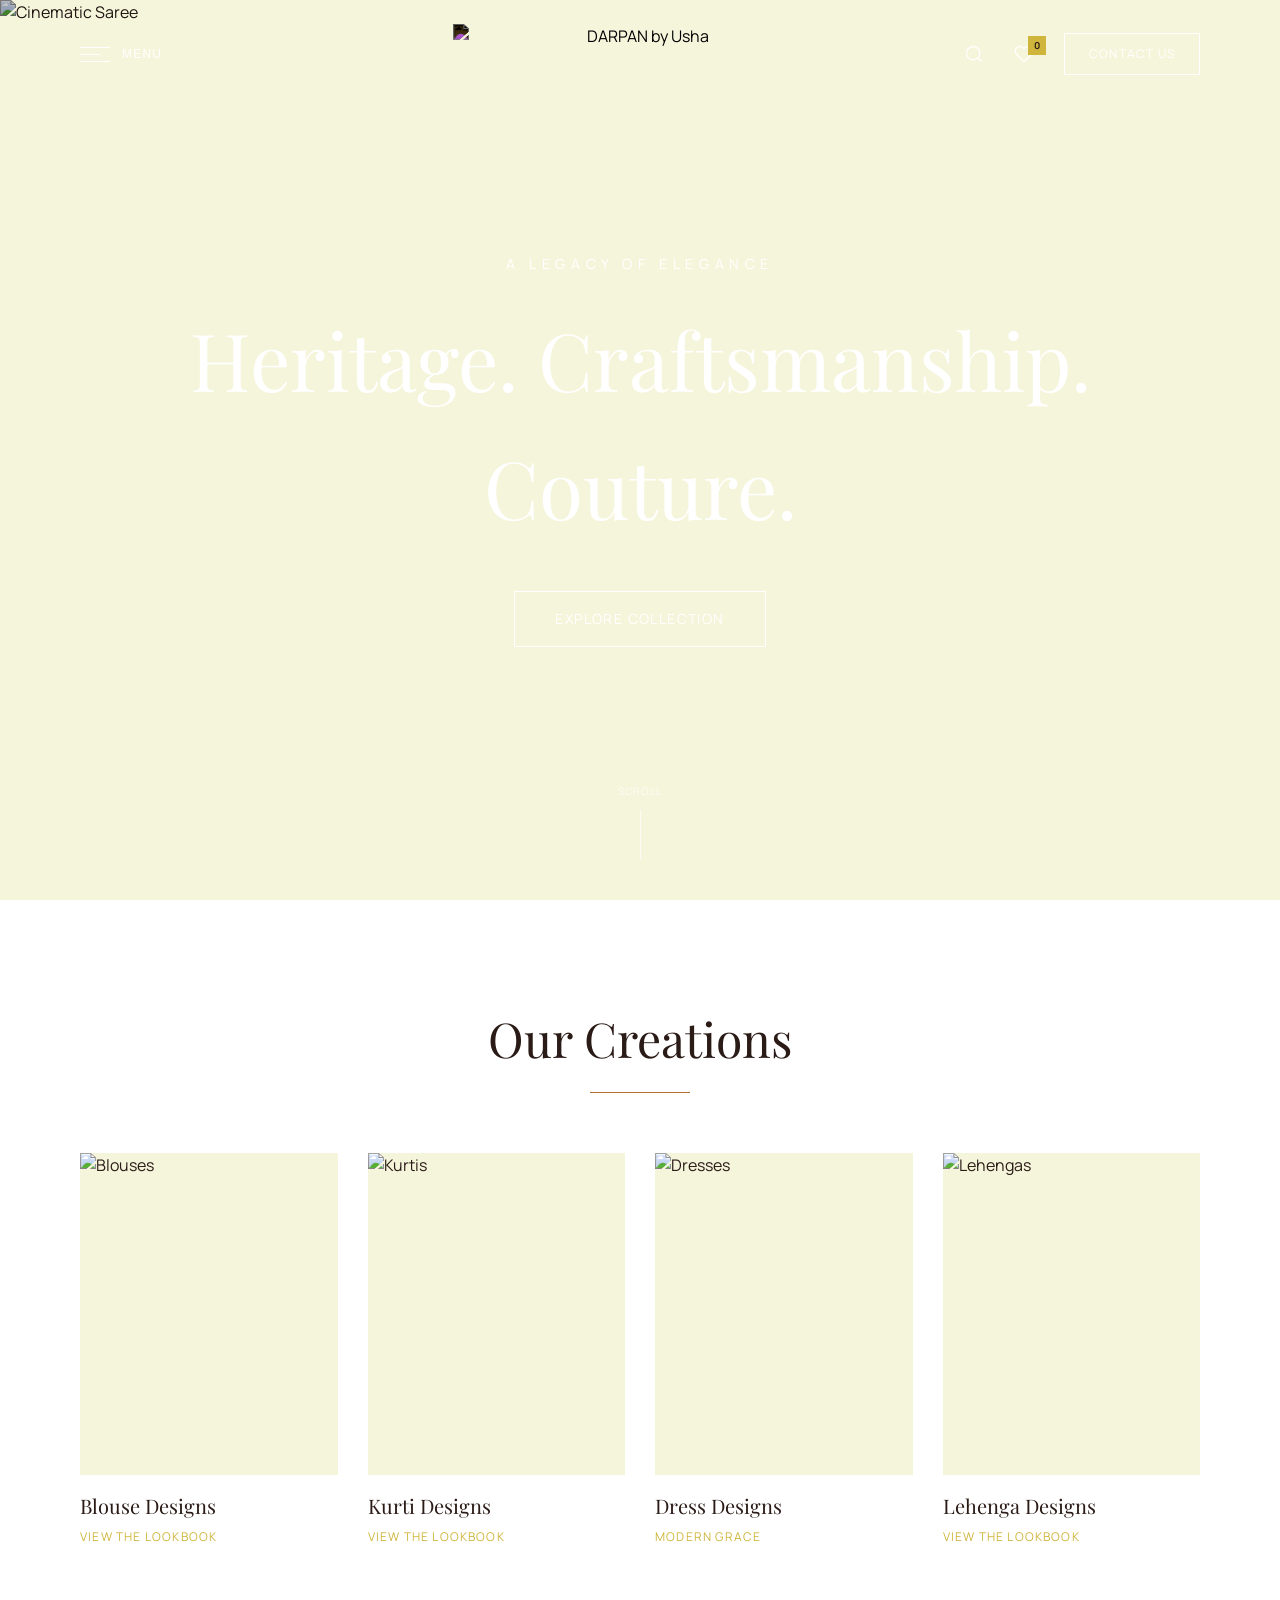
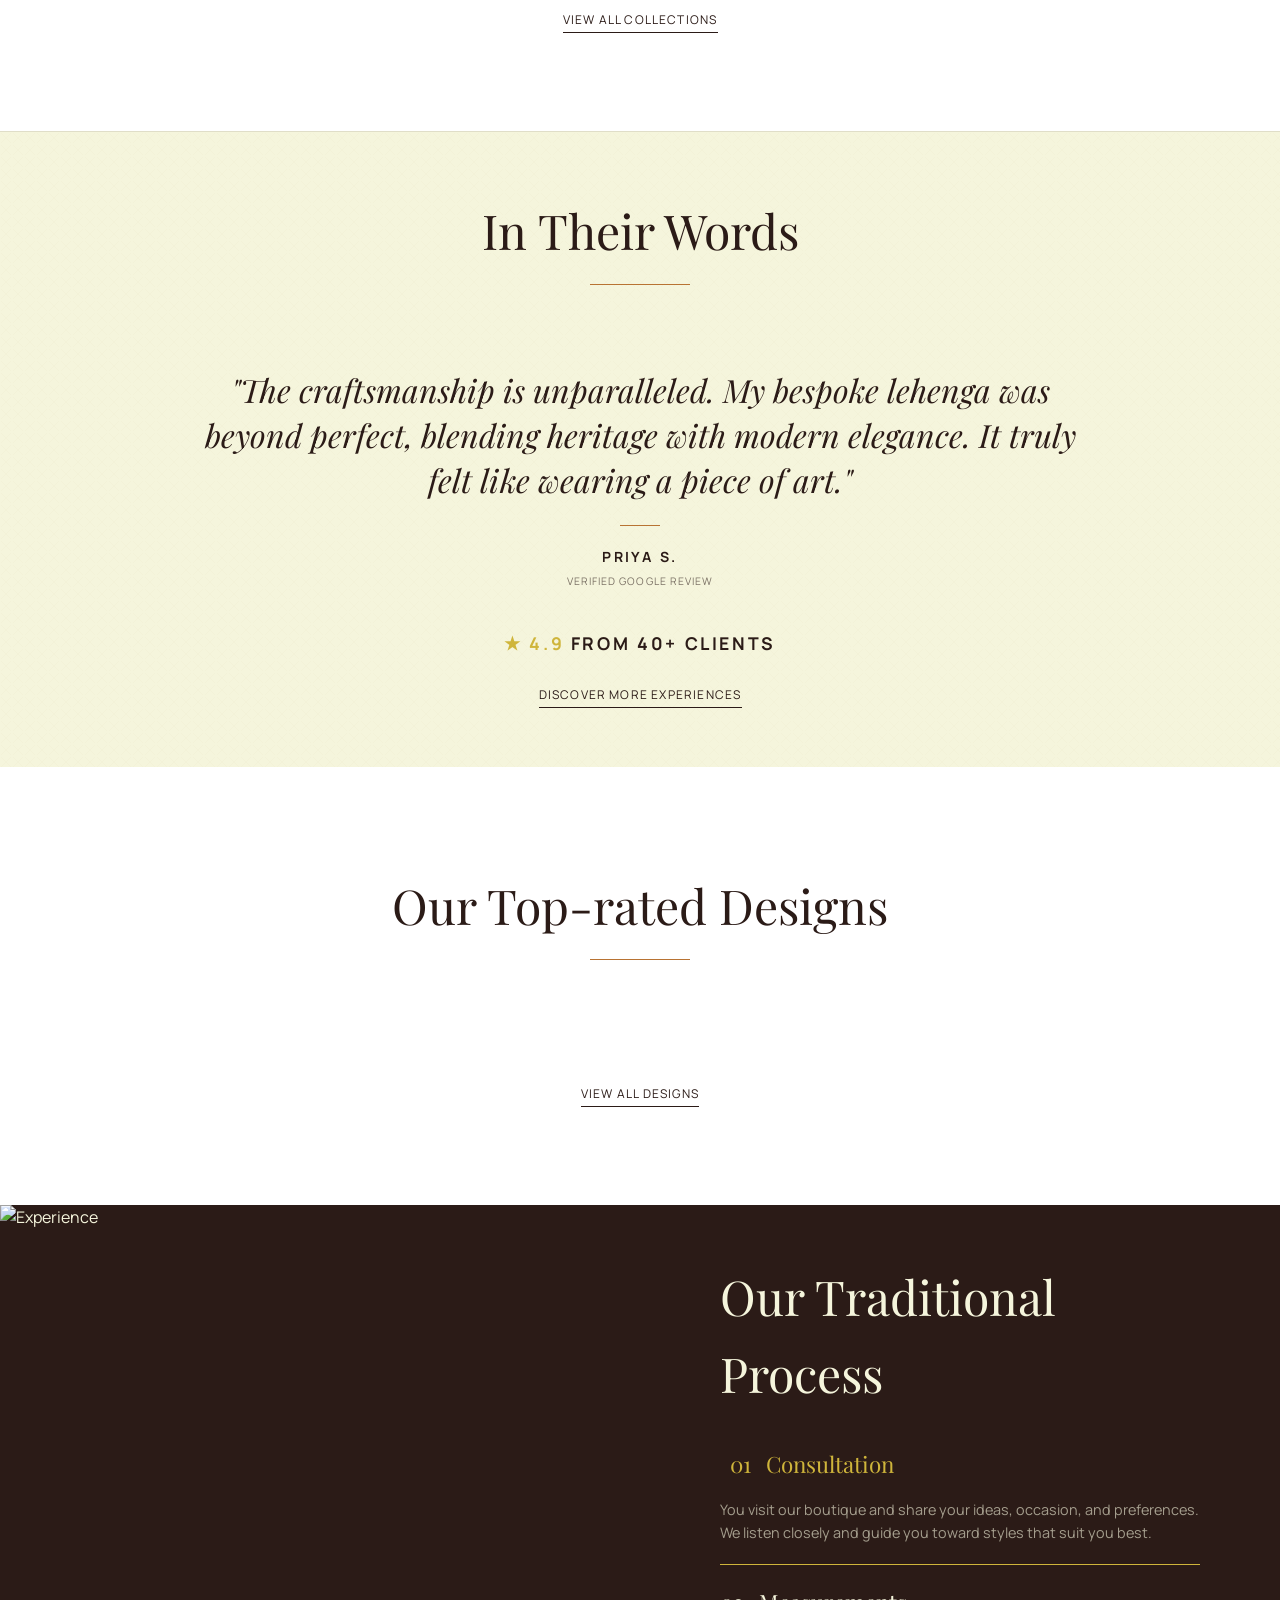
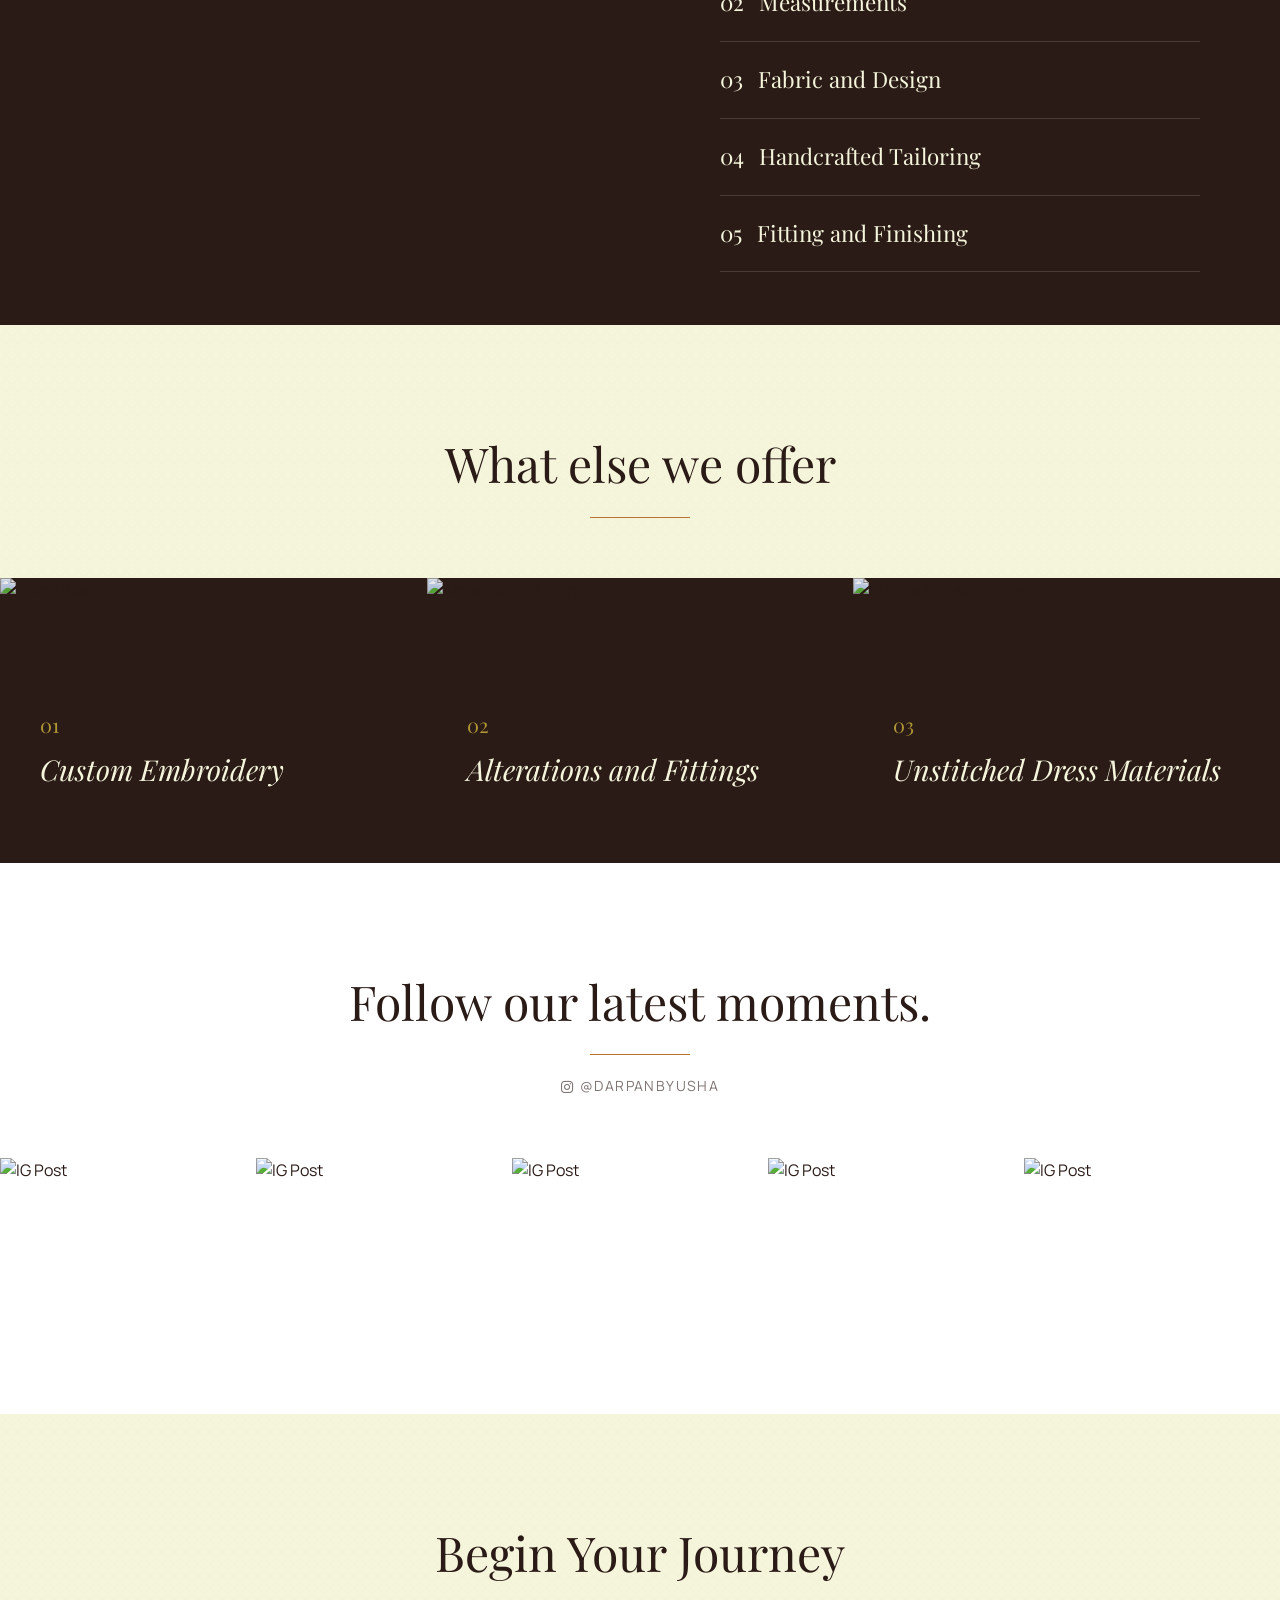
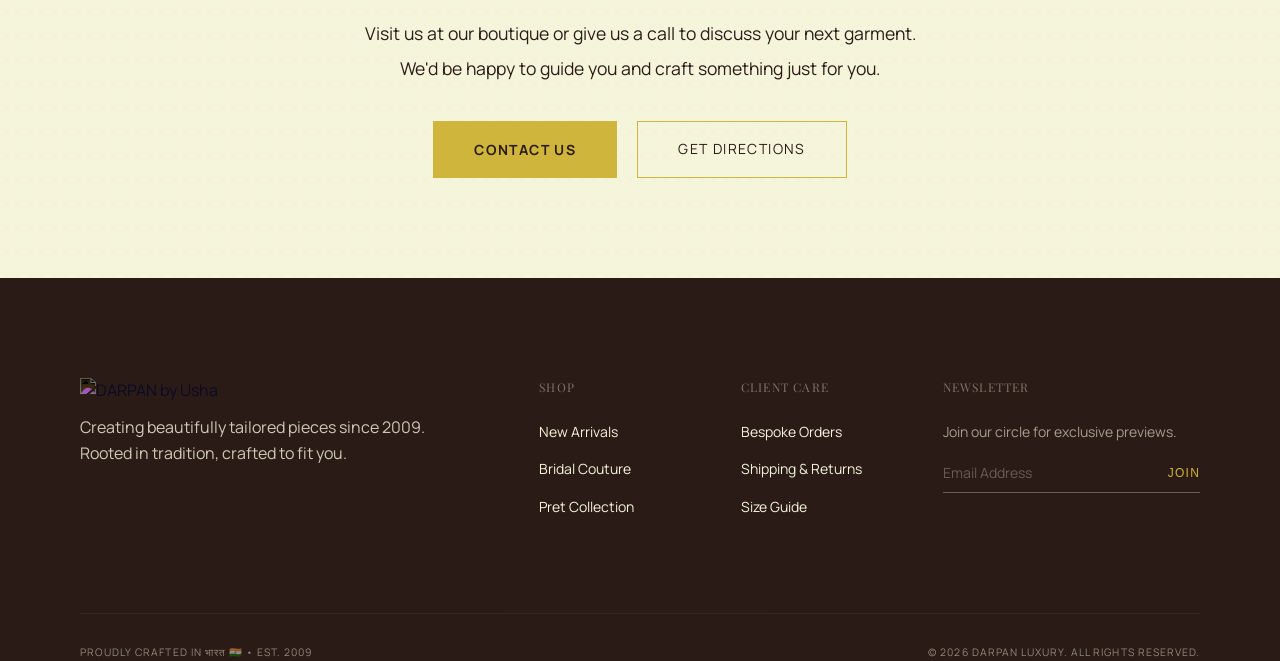
==== index.html @ daf776cb "cd" ====
<!DOCTYPE html>
<html lang="en">
<head>
    <meta charset="utf-8">
    <meta name="viewport" content="width=device-width, initial-scale=1.0">
    <title>DARPAN by Usha | Bespoke Indian Couture</title>
    
    <link rel="preconnect" href="https://fonts.googleapis.com">
    <link rel="preconnect" href="https://fonts.gstatic.com" crossorigin>
    <link href="https://fonts.googleapis.com/css2?family=Manrope:wght@300;400;500;700&family=Playfair+Display:ital,wght@0,400;0,700;1,400&display=swap" rel="stylesheet">
    <link rel="stylesheet" href="https://cdnjs.cloudflare.com/ajax/libs/font-awesome/6.0.0/css/all.min.css">
    <link rel="stylesheet" href="style.css">
</head>
<body>

    <header id="main-header" class="site-header">
        <div class="header-left">
            <button class="menu-toggle-btn" id="open-menu-btn">
                <div class="hamburger-icon">
                    <span></span><span></span><span></span>
                </div>
                <span class="header-label hidden-mobile">Menu</span>
            </button>
        </div>
        
<div class="header-centre">
        <a href="#" class="logo-link">
            <img src="images/logo.png" alt="DARPAN by Usha" class="site-logo">
        </a>
    </div>
        
        <div class="header-right">
            <button class="search-btn" aria-label="Search">
                <svg width="20" height="20" viewBox="0 0 24 24" fill="none" stroke="currentColor" stroke-width="1.5">
                    <circle cx="11" cy="11" r="8"></circle>
                    <line x1="21" y1="21" x2="16.65" y2="16.65"></line>
                </svg>
            </button>
            
            <a href="favourites.html" class="favourites-btn" aria-label="Favourites">
                <svg width="20" height="20" viewBox="0 0 24 24" fill="none" stroke="currentColor" stroke-width="1.5">
                    <path d="M20.84 4.61a5.5 5.5 0 0 0-7.78 0L12 5.67l-1.06-1.06a5.5 5.5 0 0 0-7.78 7.78l1.06 1.06L12 21.23l7.78-7.78 1.06-1.06a5.5 5.5 0 0 0 0-7.78z"></path>
                </svg>
                <span id="fav-count" class="fav-count">0</span>
            </a>

            <a href="#" class="btn-header-contact hidden-mobile open-nav-popup">Contact Us</a>
        </div>
    </header>

    <div class="menu-overlay" id="menu-overlay"></div>
    <nav class="side-menu" id="side-menu">
        <div class="side-menu-header">
            <button class="close-menu-btn" id="close-menu-btn" aria-label="Close Menu">
                <svg width="28" height="28" viewBox="0 0 24 24" fill="none" stroke="currentColor" stroke-width="1">
                    <line x1="18" y1="6" x2="6" y2="18"></line>
                    <line x1="6" y1="6" x2="18" y2="18"></line>
                </svg>
            </button>
        </div>
        
        <div class="side-menu-links">
            <a href="collections.html">Our Collections</a>
            <a href="designs.html">All Designs</a>
            <a href="about.html">About Us</a>
        </div>
        
        <div class="side-menu-divider"></div>
        
        <div class="side-menu-contact">
            <h2 class="contact-title">DARPAN by Usha</h2>
            <p>Shop 19, Maharaja Agrasen Complex<br>Sector 9, Rohini, Delhi, 110085, India</p>
            <p>+91 92138 41471</p>
            <a href="#" class="btn-solid-gold w-full mt-small open-nav-popup">Contact Us</a>
        </div>
    </nav>

    <main>
        <section id="hero" class="hero-section">
            <div class="hero-image-wrapper">
                <img src="https://lh3.googleusercontent.com/aida-public/[base64]" alt="Cinematic Saree" class="hero-bg">
            </div>
            <div class="hero-content">
                <span class="hero-subtitle animate-pulse">A Legacy of Elegance</span>
                <h1 class="hero-title">Heritage. Craftsmanship. Couture.</h1>
                <a href="#collections" class="btn-outline-light">Explore Collection</a>
            </div>
            <div class="scroll-indicator">
                <span>Scroll</span>
                <div class="scroll-line"><div class="scroll-line-inner"></div></div>
            </div>
        </section>



<!--COLLECTIONS SECTION-->

<section id="collections" class="section-padding bg-white py-large">
    
    <div class="text-center mb-large">
        <h2 class="section-heading">Our Creations</h2>
        <div class="divider-copper"></div>
    </div>   

    <div class="grid-4-col mb-large">

        <a href="designs.html?filter=blouses" class="collection-card">
            <div class="img-4x5"><img src="images/blouses.png" alt="Blouses"></div>
            <h3>Blouse Designs</h3>
            <p class="card-meta">View the Lookbook</p>
            
        </a>
        <a href="designs.html?filter=kurtis" class="collection-card">
            <div class="img-4x5"><img src="images/kurtis.png" alt="Kurtis"></div>
            <h3>Kurti Designs</h3>
            <p class="card-meta">View the Lookbook</p>
        </a>
        <a href="designs.html?filter=dresses" class="collection-card">
            <div class="img-4x5"><img src="images/dresses.png" alt="Dresses"></div>
            <h3>Dress Designs</h3>
            <p class="card-meta">Modern Grace</p>
        </a>
        <a href="designs.html?filter=lehengas" class="collection-card">
            <div class="img-4x5"><img src="images/lehengas.png" alt="Lehengas"></div>
            <h3>Lehenga Designs</h3>
            <p class="card-meta">View the Lookbook</p>
        </a>
    </div>

    <div class="text-center">
        <a href="collections.html" class="link-underline">View All Collections</a>
    </div>

</section>

<!--TESTIMONIAL SECTION-->
<section class="section-padding py-medium bg-cream relative texture-bg border-top-light border-bottom-light">
            
            <div class="text-center mb-large relative z-10">
                <h2 class="section-heading ">In Their Words</h2>
                <div class="divider-copper mb-small"></div>
            </div>

            <div class="testimonial-slider relative z-10" id="testimonial-slider">
                
                <div class="testimonial-slide active">
                    <div class="quote-wrapper">
                        <h3 class="testimonial-quote italic">
                            "The craftsmanship is unparalleled. My bespoke lehenga was beyond perfect, blending heritage with modern elegance. It truly felt like wearing a piece of art."
                        </h3>
                    </div>
                    <div class="accent-line"></div>
                    <div class="testimonial-author">
                        <p class="author-name">Priya S.</p>
                        <p class="author-meta">Verified Google Review</p>
                    </div>
                </div>

                <div class="testimonial-slide">
                    <div class="quote-wrapper">
                        <h3 class="testimonial-quote italic">
                            "An absolute masterclass in tailoring. The Banarasi silk saree I purchased is now a cherished family heirloom."
                        </h3>
                    </div>
                    <div class="accent-line"></div>
                    <div class="testimonial-author">
                        <p class="author-name">Anjali K.</p>
                        <p class="author-meta">Verified Google Review</p>
                    </div>
                </div>

                <div class="testimonial-slide">
                    <div class="quote-wrapper">
                        <h3 class="testimonial-quote italic">
                            "From the first consultation to the final fitting, the experience was flawless. True luxury and authentic artistry in every single stitch."
                        </h3>
                    </div>
                    <div class="accent-line"></div>
                    <div class="testimonial-author">
                        <p class="author-name">Meera R.</p>
                        <p class="author-meta">Verified Google Review</p>
                    </div>
                </div>

            </div>

            <div class="text-center mt-large relative z-10">
                <p class="rating-text mb-small"><span class="text-gold">★ 4.9</span> from 40+ clients</p>
                <a href="https://maps.app.goo.gl/QJRLhpbEAr96PmsB6" target="_blank" rel="noopener noreferrer" class="link-underline">Discover More Experiences</a>
            </div>
            
        </section>

<!--DESIGNS SECTION-->
        <section class="section-padding bg-white py-large">
            
            <div class="text-center mb-large">
                <h2 class="section-heading">Our Top-rated Designs</h2>
                <div class="divider-copper"></div>
            </div>
            
            <div id="homepage-designs-grid" class="grid-4-col mb-large">
                </div>

            </div>
        
        <div class="text-center">
            <a href="designs.html" class="link-underline">View All Designs</a>
        </div>    
        
    </section>


<!--Process SECTION-->

        <section class="experience-section">
            <div class="experience-img-side">
                <img src="images/kurtis.png" alt="Experience" id="experience-image">
            </div>
            <div class="experience-text-side">
                <h2 class="section-heading mb-large text-cream">Our Traditional Process</h2>
                <div class="experience-accordion">
                    <div class="experience-item active" data-img="images/kurtis.png">
                        <h3><span>01</span> Consultation</h3>
                        <p>You visit our boutique and share your ideas, occasion, and preferences.<br>
                        We listen closely and guide you toward styles that suit you best.</p>
                    </div>
                    <div class="experience-item" data-img="images/dress5.png">
                        <h3><span>02</span>Measurements</h3>
                        <p>Precise measurements are taken to ensure the garment is tailored specifically to you.</p>
                    </div>
                    <div class="experience-item" data-img="images/dress7.png">
                        <h3><span>03</span> Fabric and Design</h3>
                        <p>You may bring your own fabric, or we can help source the right material.<br>
                        Together we finalize the design, details, and delivery timeline.</p>
                    </div>
                    <div class="experience-item" data-img="images/dress6.png">
                        <h3><span>04</span> Handcrafted Tailoring</h3>
                        <p>Our master cutter carefully prepares the pattern to your measurements, and our skilled tailors stitch the garment with attention to every detail.</p>
                    </div>
                    <div class="experience-item" data-img="images/kurtis.png">
                        <h3><span>05</span> Fitting and Finishing</h3>
                        <p>You return for a fitting.<br>
                        Most pieces fit beautifully the first time, but we happily make any adjustments before the final delivery.</p>
                    </div>
                </div>
            </div>
        </section>

<!--Services SECTION-->

<section id="services" class="section-padding py-custom relative texture-bg bg-cream">
            
            <div class="text-center mb-large">
                <h2 class="section-heading">What else we offer</h2>
                <div class="divider-copper mb-small"></div>
            </div>

            <div class="landscape-services-grid">
                
                <div class="landscape-card">
                    <img src="https://lh3.googleusercontent.com/aida-public/[base64]" alt="Bridal Wear" class="landscape-bg">
                    <div class="landscape-overlay"></div>
                    
                    <div class="landscape-content">
                        <span class="landscape-number font-heading text-gold">01</span>
                        <h3 class="landscape-title italic">Custom Embroidery</h3>
                        <div class="landscape-line"></div>
                        <p class="landscape-desc">
                            We create custom embroidery based on your design and fabric, adding elegant detail to your outfit.
                        </p>
                    </div>
                </div>

                <div class="landscape-card">
                    <img src="https://lh3.googleusercontent.com/aida-public/[base64]" alt="Artisanal Tailoring" class="landscape-bg">
                    <div class="landscape-overlay"></div>
                    
                    <div class="landscape-content">
                        <span class="landscape-number font-heading text-gold">02</span>
                        <h3 class="landscape-title italic">Alterations and Fittings</h3>
                        <div class="landscape-line"></div>
                        <p class="landscape-desc">
                            We offer precise alterations to ensure your outfit fits and drapes beautifully.
                        </p>
                    </div>
                </div>

                <div class="landscape-card">
                    <img src="https://lh3.googleusercontent.com/aida-public/[base64]" alt="Private Consultations" class="landscape-bg">
                    <div class="landscape-overlay"></div>
                    
                    <div class="landscape-content">
                        <span class="landscape-number font-heading text-gold">03</span>
                        <h3 class="landscape-title italic">Unstitched Dress Materials</h3>
                        <div class="landscape-line"></div>
                        <p class="landscape-desc">
                            We offer quality dress materials that can be stitched to your design and measurements.
                        </p>
                    </div>
                </div>

            </div>
        </section>


<!--INSTA SECTION-->

        <section class="bg-white py-custom">
            <div class="text-center mb-large">
                <h2 class="section-heading ">Follow our latest moments.</h2>
                <div class="divider-copper"></div>
                <p class="section-subheading">
                    <a href="https://instagram.com/DARPANbyUsha" target="_blank" rel="noopener">
                        <i class="fab fa-instagram"></i>
                        @DARPANbyUsha
                    </a>
                </p>

            </div>
            <div class="grid-5-col-edge">
                <a href="https://www.instagram.com/p/CX-rikZs5_0/?utm_source=ig_web_copy_link&igsh=MzRlODBiNWFlZA==" target="_blank" class="insta-block">
                    <img src="images/dress6.png" alt="IG Post">
                    <div class="insta-overlay">
                        <i class="fab fa-instagram"></i>
                    </div>
                </a>
                <a href="https://www.instagram.com/p/CX-rikZs5_0/?utm_source=ig_web_copy_link&igsh=MzRlODBiNWFlZA==" target="_blank" class="insta-block">
                    <img src="images/dress7.png" alt="IG Post">
                    <div class="insta-overlay">
                        <i class="fab fa-instagram"></i>
                    </div>
                </a>
                <a href="https://www.instagram.com/p/CX-rikZs5_0/?utm_source=ig_web_copy_link&igsh=MzRlODBiNWFlZA==" target="_blank" class="insta-block">
                    <img src="images/dress8.png" alt="IG Post">
                    <div class="insta-overlay">
                        <i class="fab fa-instagram"></i>
                    </div>
                </a>
                <a href="https://www.instagram.com/p/CX-rikZs5_0/?utm_source=ig_web_copy_link&igsh=MzRlODBiNWFlZA==" target="_blank" class="insta-block">
                    <img src="images/dress9.png" alt="IG Post">
                    <div class="insta-overlay">
                        <i class="fab fa-instagram"></i>
                    </div>
                </a>
                <a href="https://www.instagram.com/p/CX-rikZs5_0/?utm_source=ig_web_copy_link&igsh=MzRlODBiNWFlZA==" target="_blank" class="insta-block">
                    <img src="images/dress2.png" alt="IG Post">
                    <div class="insta-overlay">
                        <i class="fab fa-instagram"></i>
                    </div>
                </a>
                                                            
            </div>
        </section>


<!--CALL SECTION-->

<section class="section-padding py-large bg-cream relative texture-bg text-center">
            <div class="cta-container">
                <h2 class="section-heading mb-small">Begin Your Journey</h2>
                
                <p class="cta-text">
                    Visit us at our boutique or give us a call to discuss your next garment.<br>
                    We'd be happy to guide you and craft something just for you.
                </p>
                
                <div class="cta-buttons mt-small">
                    
                    <button id="open-contact-popup" class="btn-solid-gold">
                        Contact Us
                    </button>
                    
                    <a href="https://maps.app.goo.gl/QJRLhpbEAr96PmsB6" target="_blank" rel="noopener noreferrer" class="btn-outline-gold">
                        Get Directions
                    </a>
                    
                </div>
            </div>
        </section>

    </main>




<!-- FOOTER-->

    <footer class="site-footer bg-brown text-cream section-padding py-custom">
        <div class="footer-grid">
            <div class="footer-brand">
                <a href="/">
                <img src="images/logo.png" alt="DARPAN by Usha" class="footer-logo">
                </a>
                <p>Creating beautifully tailored pieces since 2009.<br>Rooted in tradition, crafted to fit you.</p>
            </div>

            <div class="footer-links">
                <h5>Shop</h5>
                <ul>
                    <li><a href="#">New Arrivals</a></li>
                    <li><a href="#">Bridal Couture</a></li>
                    <li><a href="#">Pret Collection</a></li>
                </ul>
            </div>
            <div class="footer-links">
                <h5>Client Care</h5>
                <ul>
                    <li><a href="#">Bespoke Orders</a></li>
                    <li><a href="#">Shipping & Returns</a></li>
                    <li><a href="#">Size Guide</a></li>
                </ul>
            </div>
            <div class="footer-newsletter">
                <h5>Newsletter</h5>
                <p>Join our circle for exclusive previews.</p>
                <form class="newsletter-form">
                    <input type="email" placeholder="Email Address">
                    <button type="submit">Join</button>
                </form>
            </div>
        </div>
        <div class="footer-bottom">
            <p>Proudly Crafted in भारत 🇮🇳 &bull; Est. 2009</p>
            <p>&copy; 2026 DARPAN Luxury. All Rights Reserved.</p>
        </div>
    </footer>

<script src="script.js"></script>

<button id="scroll-to-top" class="scroll-to-top-btn" aria-label="Back to top">
        <svg viewBox="0 0 24 24" fill="none" stroke="currentColor" stroke-width="1.5">
            <path d="M18 15l-6-6-6 6"></path>
        </svg>
</button>


<!-- SEARCH-->

    <div id="search-overlay" class="search-modal">
        
        <div class="search-header">
            <div class="header-left search-socials">
                <a href="#" aria-label="Instagram"><i class="fab fa-instagram"></i></a>
                <a href="#" aria-label="Google Maps"><i class="fas fa-map-marker-alt"></i></a>
            </div>
            
            <div class="header-centre">
                <img src="images/logo.png" alt="DARPAN by Usha" class="site-logo search-logo">
            </div>
            
            <div class="header-right search-controls">
                <a href="favourites.html" class="favourites-btn" aria-label="Favourites">
                    <svg width="20" height="20" viewBox="0 0 24 24" fill="none" stroke="#000000" stroke-width="1.5">
                        <path d="M20.84 4.61a5.5 5.5 0 0 0-7.78 0L12 5.67l-1.06-1.06a5.5 5.5 0 0 0-7.78 7.78l1.06 1.06L12 21.23l7.78-7.78 1.06-1.06a5.5 5.5 0 0 0 0-7.78z"></path>
                    </svg>
                    <span class="fav-count search-fav-count">0</span>
                </a>
                <button id="close-search" class="close-search-btn" aria-label="Close Search">
                    <i class="fas fa-times"></i>
                </button>
            </div>
        </div>

        <div class="search-container">
            
            <div class="premium-search-box">
                <input type="text" id="search-input" class="premium-search-input" placeholder="Search for a design..." autocomplete="off">
            </div>
            
            <div id="search-results-grid" class="grid-4-col gallery-grid max-w-screen mx-auto" style="width: 100%;">
                </div>
            
            <div id="search-empty-state" class="text-center d-none" style="margin-top: 40px;">
                <p style="color: #000; font-size: 1rem; text-transform: uppercase; letter-spacing: 0.1em;">No matching designs found.</p>
            </div>

            <div class="search-footer-cta mt-large text-center">
                <p class="cta-question">Can't find exactly what you are looking for?<br>Reach out to discuss your custom requirements.</p>
                <div class="search-cta-buttons">
                    <a href="tel:+919213841471" class="btn-black-outline"><i class="fas fa-phone"></i> Call Us</a>
                    <a href="https://wa.me/919213841471" target="_blank" class="btn-black-outline"><i class="fab fa-whatsapp"></i> WhatsApp Us</a>
                </div>
            </div>

        </div>
    </div>




<div id="quick-view-modal" class="modal-overlay">
        <div class="qv-box">
            
            <button id="close-qv" class="close-btn" aria-label="Close">
                <i class="fas fa-times"></i>
            </button>
            
            <div class="qv-content">
                <div class="qv-image-side">
                    <img id="qv-img" src="" alt="Design Preview">
                </div>
                
                <div class="qv-text-side bg-white" id="qv-interaction-panel">
                    
                    <div id="qv-details-view" class="qv-view active">
                        <p id="qv-collection" class="qv-collection text-gold">Collection Name</p>
                        <h2 id="qv-title" class="qv-title text-brown">Design Title</h2>
                        <p id="qv-ref" class="archive-ref mb-large">Design No. 000</p>
                        
                        <button id="show-qv-contact" class="btn-solid-gold w-full">
                            Enquire About This Design
                        </button>
                    </div>

                    <div id="qv-contact-view" class="qv-view">
                        <button id="back-to-details" class="back-btn mb-small" aria-label="Go Back">
                            <i class="fas fa-arrow-left"></i> Back to Details
                        </button>
                        
                        <h3 class="qv-title text-brown mb-small" style="font-size: 2rem;">Get in Touch</h3>
                        <p class="qv-desc mb-medium">We would be delighted to assist you with this design.</p>
                        
                        <a href="tel:+919213841471" class="btn-solid-gold w-full mb-small">
                            <i class="fas fa-phone"></i> Call Us
                        </a>
                        <a href="https://wa.me/919213841471" target="_blank" rel="noopener noreferrer" class="btn-outline-gold w-full">
                            <i class="fab fa-whatsapp"></i> WhatsApp Us
                        </a>
                    </div>
                    
                </div>
            </div>
            
        </div>
    </div>

<!-- POP UP FOR FAVOURITES-->

    <div id="toast-container" class="toast-notification">Added to your favourites</div>
 
<!-- POP UP FOR CALL BUTTON-->

    <div id="contact-modal" class="modal-overlay">
        <div class="modal-box">
            
            <button id="close-modal" class="close-btn" aria-label="Close">
                <i class="fas fa-times"></i>
            </button>
            
            <h3 class="modal-title text-brown mb-small">Get in Touch</h3>
            <p class="modal-text mb-medium">
                We would be delighted to assist you. How would you prefer to reach out?
            </p>
            
            <div class="modal-actions">
                <a href="tel:+919213841471" class="btn-solid-gold w-full mb-small">
                    <i class="fas fa-phone"></i> Call Us
                </a>
                
                <a href="https://wa.me/919213841471" target="_blank" rel="noopener noreferrer" class="btn-outline-gold w-full">
                    <i class="fab fa-whatsapp"></i> WhatsApp Us
                </a>
            </div>
            
        </div>
    </div>
    <div id="nav-contact-modal" class="modal-overlay">
        <div class="modal-box">
            
            <button class="close-btn close-nav-btn" aria-label="Close">
                <i class="fas fa-times"></i>
            </button>
            
            <h3 class="modal-title text-brown mb-small">Get in Touch</h3>
            <p class="modal-text mb-medium">
                We would be delighted to assist you. How would you prefer to reach out?
            </p>
            
            <div class="modal-actions">
                <a href="tel:+919213841471" class="btn-solid-gold w-full mb-small">
                    <i class="fas fa-phone"></i> Call Us
                </a>
                
                <a href="https://wa.me/919213841471" target="_blank" rel="noopener noreferrer" class="btn-outline-gold w-full mb-small">
                    <i class="fab fa-whatsapp"></i> WhatsApp Us
                </a>

                <a href="http://googleusercontent.com/maps.google.com/YOUR_LINK" target="_blank" rel="noopener noreferrer" class="btn-outline-gold w-full">
                    <i class="fas fa-map-marker-alt"></i> Get Directions
                </a>
            </div>
            
        </div>
    </div>
</body>
</html>
---- style.css ----
/* --- SMOOTH SCROLLING & PERFECT SNAPPING --- */
html {
    scroll-behavior: smooth;
}

/* This creates an invisible bumper so sections don't hide behind your fixed header */
section {
    scroll-margin-top: 90px; /* Adjust this number if your header is taller or shorter */
}
/* ==========================================
   1. VARIABLES & RESET
========================================== */
:root {
    --cream: #F5F5DC;
    --brown: #2B1B17;
    --copper: #B87333;
    --gold: #CFB53B;
    --white: #FFFFFF;
    --black: #000000;
    --red: #9b111e;
    --font-heading: 'Playfair Display', serif;
    --font-body: 'Manrope', sans-serif;
    
    --pad-x: 80px;
}

* {
    margin: 0;
    padding: 0;
    box-sizing: border-box;
    border-radius: 0 !important; /* Strict sharp edges globally */
}

body {
    background-color: var(--cream);
    color: var(--brown);
    font-family: var(--font-body);
    overflow-x: hidden;
    line-height: 1.6;
}

h1, h2, h3, h4, h5, h6 {
    font-family: var(--font-heading);
    font-weight: 400;
}

a {
    text-decoration: none;
    color: inherit;
}

ul {
    list-style: none;
}

.italic { font-style: italic; }
.text-center { text-align: center; }
.text-cream { color: var(--cream) !important; }
.text-brown { color: var(--brown) !important; }
.text-gold { color: var(--gold) !important; }
.text-cream { color: var(--cream) !important; }
.bg-cream { background-color: var(--cream); }
.bg-white { background-color: var(--white); }
.bg-brown { background-color: var(--brown); }
.bg-gold { background-color: var(--gold); }

.section-padding { padding-left: var(--pad-x); padding-right: var(--pad-x); }
.py-large { padding-top: 100px; padding-bottom: 100px; }
.py-vlarge { padding-top: 150px; padding-bottom: 150px; }
.py-medium { padding-top: 60px; padding-bottom: 60px; }
.py-small { padding-top: 40px; padding-bottom: 40px; }
.py-smallcustom { padding-top: 20px; padding-bottom: 40px; }
.py-custom { padding-top: 100px; padding-bottom: 0px; }
.mb-large { margin-bottom: 60px; }
.mb-small { margin-bottom: 24px; }

/* Custom Scrollbar */
::-webkit-scrollbar { width: 6px; }
::-webkit-scrollbar-track { background: var(--cream); }
::-webkit-scrollbar-thumb { background: var(--brown); }

/* ==========================================
   2. HEADER & NAVIGATION MENU
========================================== */
.site-header {
    position: fixed; top: 0; left: 0; width: 100%; z-index: 50;
    display: flex; justify-content: space-between; align-items: center;
    padding: 24px var(--pad-x); color: var(--black);
    transition: background-color 0.4s ease, color 0.4s ease, box-shadow 0.4s ease;
}

.site-header.scrolled {
    background-color: var(--white); color: var(--brown);
    box-shadow: 0 4px 10px rgba(0,0,0,0.05);
}

.header-left, .header-right { flex: 1; display: flex; align-items: center; gap: 30px; }
.header-right { justify-content: flex-end; }
.header-centre { flex: 1; text-align: center; }
/* --- Taming the Image Logo & Colour Swapping --- */
.site-logo {
    height: 60px; 
    width: auto; 
    display: block;
    margin: 0 auto; 
    
    /* NEW: Turns your black PNG completely white! */
    filter: invert(1); 
    
    /* Added 'filter' to the transition so it changes colour smoothly */
    transition: transform 0.4s ease, filter 0.4s ease; 
}

/* NEW: Returns the logo to its natural black when the header turns white */
.site-header.scrolled .site-logo {
    filter: invert(0); 
}

.logo { font-size: 2rem; letter-spacing: 0.2em; font-weight: 700; font-family: var(--font-heading); }
.header-label { font-size: 0.75rem; text-transform: uppercase; letter-spacing: 0.1em; }

/* Unified Menu Button */
.menu-toggle-btn {
    display: flex; align-items: center; gap: 12px; background: none; border: none; cursor: pointer; color: inherit;
}
.hamburger-icon { display: flex; flex-direction: column; gap: 6px; }
.hamburger-icon span { width: 30px; height: 1px; background-color: currentColor; display: block; transition: width 0.3s ease; }
.hamburger-icon span:nth-child(2) { width: 20px; }
.menu-toggle-btn:hover .hamburger-icon span:nth-child(2) { width: 30px; } /* Elegant hover effect */

/* Search & Contact */
.search-btn { background: none; border: none; color: inherit; cursor: pointer; display: flex; align-items: center; }
.btn-header-contact {
    border: 1px solid currentColor; padding: 10px 24px; font-size: 0.75rem; 
    text-transform: uppercase; letter-spacing: 0.1em; transition: all 0.3s ease;
}
.btn-header-contact:hover { background-color: var(--white); color: var(--brown); }
.site-header.scrolled .btn-header-contact:hover { background-color: var(--brown); color: var(--white); }

/* --- THE SLIDE-OUT MENU --- */
.menu-overlay {
    position: fixed; inset: 0; background: rgba(43, 27, 23, 0.7); z-index: 90; 
    opacity: 0; pointer-events: none; transition: opacity 0.5s ease;
}
.menu-overlay.active { opacity: 1; pointer-events: auto; }

.side-menu {
    position: fixed; top: 0; left: 0; width: 100%; max-width: 480px; height: 100vh;
    background-color: var(--cream); color: var(--brown); z-index: 100;
    transform: translateX(-100%); transition: transform 0.6s cubic-bezier(0.77, 0, 0.175, 1); /* Cinematic slide */
    display: flex; flex-direction: column; padding: 60px var(--pad-x); overflow-y: auto;
}
.side-menu.active { transform: translateX(0); }

.side-menu-header { display: flex; justify-content: flex-end; margin-bottom: 60px; }
.close-menu-btn { background: none; border: none; cursor: pointer; color: var(--brown); transition: transform 0.3s; }
.close-menu-btn:hover { transform: scale(1.1); }

.side-menu-links { display: flex; flex-direction: column; gap: 35px; }
.side-menu-links a { font-family: var(--font-heading); font-size: 2.5rem; transition: color 0.3s ease; }
.side-menu-links a:hover { color: var(--gold); }
/* --- ACTIVE PAGE HIGHLIGHT --- */
.side-menu-links a.current-page {
    color: var(--gold);
    pointer-events: none; /* Stops the hover effect and prevents clicking */
}

.side-menu-divider { width: 100%; height: 1px; background-color: rgba(43, 27, 23, 0.1); margin: 50px 0; }

.side-menu-contact .contact-title { font-size: 0.75rem; text-transform: uppercase; letter-spacing: 0.2em; color: var(--gold); margin-bottom: 15px; font-weight: 700; }
.side-menu-contact p { font-size: 0.875rem; opacity: 0.7; margin-bottom: 8px; }
.mt-small { margin-top: 30px; display: block; text-align: center; }

/* ==========================================
   3. HERO SECTION
========================================== */
.hero-section { position: relative; height: 100vh; width: 100%; overflow: hidden; }
.hero-image-wrapper { position: absolute; inset: 0; }
.hero-bg { width: 100%; height: 100%; object-fit: cover; filter: brightness(0.75); }

.hero-content {
    position: absolute; inset: 0;
    display: flex; flex-direction: column; align-items: center; justify-content: center;
    text-align: center; color: var(--white); padding: 0 24px;
}
.hero-subtitle { text-transform: uppercase; letter-spacing: 0.4em; font-size: 0.875rem; margin-bottom: 20px; }
.hero-title { font-size: 5rem; margin-bottom: 40px; }

.btn-outline-light {
    display: inline-block; padding: 16px 40px; border: 1px solid var(--white);
    color: var(--white); text-transform: uppercase; letter-spacing: 0.1em; font-size: 0.875rem;
    transition: all 0.3s ease;
}
.btn-outline-light:hover { background-color: var(--white); color: var(--brown); }

.btn-outline-gold {
    display: inline-block; padding: 16px 40px; border: 1px solid var(--gold);
    color: var(--brown); text-transform: uppercase; letter-spacing: 0.1em; font-size: 0.875rem;
    transition: all 0.3s ease;
}
.btn-outline-gold:hover { background-color: var(--gold); color: var(--brown); }

.scroll-indicator {
    position: absolute; bottom: 40px; left: 50%; transform: translateX(-50%);
    display: flex; flex-direction: column; align-items: center; gap: 10px; color: var(--white); opacity: 0.7;
}
.scroll-indicator span { font-size: 0.65rem; text-transform: uppercase; letter-spacing: 0.1em; }
.scroll-line { width: 1px; height: 50px; background: rgba(255,255,255,0.3); position: relative; overflow: hidden; }
.scroll-line-inner { position: absolute; top: 0; left: 0; width: 100%; height: 100%; background: var(--white); animation: scrollLine 2s infinite ease-in-out; }

@keyframes scrollLine { 0% { transform: translateY(-100%); } 100% { transform: translateY(100%); } }

/* ==========================================
   4. GRIDS & CARDS
========================================== */
.section-heading { font-size: 3rem; margin-bottom: 15px; }
.section-subheading { font-size: 0.875rem; text-transform: uppercase; letter-spacing: 0.1em; opacity: 0.6; }
.divider-copper { width: 100px; height: 1px; background-color: var(--copper); margin: 0 auto; }

.section-header-split { display: flex; justify-content: space-between; align-items: flex-end; margin-bottom: 60px; }
.link-underline { font-size: 0.75rem; text-transform: uppercase; letter-spacing: 0.1em; border-bottom: 1px solid var(--brown); padding-bottom: 4px; transition: border-color 0.3s ease; }
.link-underline:hover { border-color: var(--gold); }

.grid-4-col { display: grid; grid-template-columns: repeat(4, 1fr); gap: 30px; }

.img-4x5 { aspect-ratio: 4 / 5; overflow: hidden; position: relative; margin-bottom: 15px; }
.img-4x5 img { width: 100%; height: 100%; object-fit: cover; transition: transform 0.7s ease; }
.collection-card:hover .img-4x5 img { transform: scale(1.05); }

.collection-card h3 { font-size: 1.25rem; }
.card-meta { font-size: 0.75rem; text-transform: uppercase; letter-spacing: 0.1em; color: var(--gold); margin-top: 5px; }

.design-info { display: flex; justify-content: space-between; align-items: flex-start; }
.sku { font-size: 0.7rem; text-transform: uppercase; letter-spacing: 0.05em; opacity: 0.5; margin-bottom: 5px; }
.design-info h4 { font-size: 1.125rem; font-family: var(--font-body); }
.price { font-weight: 500; font-size: 1rem; }


/* --- SERVICES SECTION --- */

/* The 3 Column Layout */
.grid-3-col { 
    display: grid; 
    grid-template-columns: repeat(3, 1fr); 
    gap: 60px; /* Generous breathing room between services */
}

/* The Individual Card */
.service-card { 
    text-align: left; 
    padding: 20px 0; 
    transition: transform 0.4s ease; 
}

/* A very subtle lift on hover */
.service-card:hover { 
    transform: translateY(-5px); 
}

/* The Massive Gold Numerals */
.service-number { 
    font-size: 4rem; 
    line-height: 1;
    display: block; 
    margin-bottom: 10px; 
    opacity: 0.3; /* Keeps it subtle like a watermark */
    transition: opacity 0.4s ease;
}

.service-card:hover .service-number {
    opacity: 0.8;
}

.service-title { 
    font-size: 1.75rem; 
    color: var(--brown); 
    margin-bottom: 15px; 
    font-weight: 400;
}

/* The Animated Copper Line */
.service-line { 
    width: 0; /* Starts hidden at 0 width */
    height: 1px; 
    background-color: var(--copper); 
    margin-bottom: 20px; 
    transition: width 0.6s cubic-bezier(0.165, 0.84, 0.44, 1); 
}

/* Draws the line completely across when the mouse enters the card */
.service-card:hover .service-line { 
    width: 100%; 
}

.service-desc { 
    font-size: 0.875rem; 
    color: rgba(43, 27, 23, 0.8); 
    line-height: 1.8; 
}

/* Utility classes used in this section */
.font-heading { font-family: var(--font-heading); }
.text-gold { color: var(--gold); }

/* ==========================================
   5. HE DARPAN EXPERIENCE: LOCKED LAYOUT
========================================== */

.experience-section { 
    display: flex; 
    height: 80vh; /* Locks the section to 80% of the screen height */
    min-height: 600px; 
    background-color: var(--brown); 
    color: var(--cream);
    overflow: hidden; /* Prevents any "spillover" jumping */
}

/* Image Side: Forced to stay on the left */
.experience-img-side { 
    width: 50%; 
    height: 100%; 
    position: relative;
}

.experience-img-side img { 
    width: 100%; 
    height: 100%; 
    object-fit: cover; /* This is the key: it crops images to fit without resizing the box */
    position: absolute;
    top: 0;
    left: 0;
    transition: opacity 0.8s ease-in-out; 
}

/* Text Side: Forced to stay on the right */
.experience-text-side { 
    width: 50%; 
    padding: 60px 80px; 
    display: flex; 
    flex-direction: column; 
    justify-content: center;
    overflow-y: auto; /* Just in case your text is long on small screens */
}

/* The Steps */
.experience-item { 
    border-bottom: 1px solid rgba(245, 245, 220, 0.15); 
    padding: 20px 0; 
    cursor: pointer; 
    transition: all 0.4s ease;
}

.experience-item h3 { 
    font-size: 1.4rem; 
    display: flex; 
    align-items: center; 
    gap: 15px; 
    margin: 0;
    transition: transform 0.4s ease, color 0.4s ease;
}

/* Fixed Text Height: Prevents the "Jumping" when paragraphs open */
.experience-item p { 
    max-height: 0; 
    opacity: 0; 
    margin: 0;
    font-size: 0.9rem;
    line-height: 1.6;
    color: rgba(245, 245, 220, 0.6);
    transition: max-height 0.5s ease, opacity 0.4s ease, margin-top 0.4s ease;
}

/* ACTIVE STATE */
.experience-item.active { border-bottom-color: var(--gold); }
.experience-item.active h3 { color: var(--gold); transform: translateX(10px); }
.experience-item.active p { 
    max-height: 100px; /* Fixed expansion size */
    opacity: 1; 
    margin-top: 15px; 
}

/* Ensure images don't stack on top of each other weirdly */
@media (max-width: 1024px) {
    .experience-section { flex-direction: column; height: auto; }
    .experience-img-side { width: 100%; height: 400px; }
    .experience-text-side { width: 100%; padding: 40px var(--pad-x); }
    .grid-4-col { grid-template-columns: repeat(2, 1fr); }
    .grid-3-col { grid-template-columns: repeat(2, 1fr); }
}

/* ==========================================
   6. INSTAGRAM & TESTIMONIALS & CTA
========================================== */
.grid-5-col-edge { display: flex; width: 100%; }
.insta-block { flex: 1; aspect-ratio: 1 / 1; position: relative; overflow: hidden; display: block; }
.insta-block img { width: 100%; height: 100%; object-fit: cover; transition: transform 1s ease; }
.insta-overlay { position: absolute; inset: 0; background: rgba(0,0,0,0.3); display: flex; align-items: center; justify-content: center; opacity: 0; transition: opacity 0.4s ease; }
.insta-overlay span { color: var(--white); font-size: 0.75rem; text-transform: uppercase; letter-spacing: 0.1em; }
.insta-block:hover img { transform: scale(1.1); }
.insta-block:hover .insta-overlay { opacity: 1; }
.insta-overlay i {
    color: #ffffff;
    font-size: 2rem; /* Makes the icon nice and clear */
    transition: transform 0.3s ease;
}

.insta-block:hover .insta-overlay i {
    transform: scale(1.1); /* Subtle growth on hover */
}
.border-top-light { border-top: 1px solid rgba(43, 27, 23, 0.1); }
.border-top-dark { border-top: 1px solid rgba(245, 245, 220, 0.1); }

/* --- VOICES OF ELEGANCE: TESTIMONIAL SLIDER --- */

.texture-bg {
    background-color: var(--cream);
    background-image: url("data:image/svg+xml,%3Csvg width='12' height='12' viewBox='0 0 12 12' xmlns='http://www.w3.org/2000/svg'%3E%3Cpath d='M1 1l10 10M11 1L1 11' stroke='%23B87333' stroke-width='0.5' stroke-opacity='0.05' fill='none'/%3E%3C/svg%3E");
}

.relative { position: relative; }
.z-10 { z-index: 10; }

/* Forces the gap between the copper line and the subheading */
.divider-copper { 
    width: 100px; 
    height: 1px; 
    background-color: var(--copper); 
    margin: 0 auto 20px auto; 
}

/* THE ANTI-JUMP SLIDER GRID */
.testimonial-slider {
    max-width: 900px;
    margin: 0 auto;
    display: grid;
    grid-template-columns: 1fr;
    grid-template-areas: "slide-stack"; /* Stacks all slides in the exact same spot */
}

.testimonial-slide {
    grid-area: slide-stack;
    opacity: 0;
    pointer-events: none;
    transition: opacity 0.8s ease-in-out; /* Pure, glitch-free opacity fade */
    text-align: center;
    
    display: flex;
    flex-direction: column;
    align-items: center;
}

.testimonial-slide.active {
    opacity: 1;
    pointer-events: auto;
    z-index: 2;
}

.stars { color: var(--gold); font-size: 1.5rem; letter-spacing: 4px; }

/* THE LOCKED HEIGHT BOX */
/* This stops the names from jumping. It forces the text area to be exactly 140px tall always */
.quote-wrapper {
    display: flex;
    align-items: center;
    justify-content: center;
    height: 140px; 
    width: 100%;
    margin: 20px 0;
}

.testimonial-quote {
    font-size: 2rem; /* Slightly refined size to sit beautifully in the locked box */
    line-height: 1.4;
    color: var(--brown);
    margin: 0;
    font-weight: 300;
}

.accent-line {
    width: 40px;
    height: 1px;
    background-color: var(--copper);
    margin: 0 auto 20px auto;
}

.author-name { font-size: 0.875rem; text-transform: uppercase; letter-spacing: 0.2em; font-weight: 700; color: var(--brown); margin-bottom: 4px; }
.author-meta { font-size: 0.65rem; text-transform: uppercase; letter-spacing: 0.1em; opacity: 0.6; margin: 0; }

.mt-large { margin-top: 40px; } /* Reduced from 60px to tighten up the bottom */

/* Enlarged Rating Text */
.rating-text { font-size: 1.1rem; text-transform: uppercase; letter-spacing: 0.15em; font-weight: 700; }
.text-gold { color: var(--gold); }

.cta-container .section-heading {
    margin-bottom: 25px; /* Creates more space below the title */
}
.cta-subtitle { font-size: 0.75rem; text-transform: uppercase; letter-spacing: 0.3em; color: var(--gold); display: block; margin-bottom: 20px; }
.cta-text {
    line-height: 2; /* Increases the vertical gap between lines of text */
    margin-bottom: 35px; /* Pushes the buttons further down */
    font-size: 1.1rem; /* Slightly enlarges it for an editorial feel */
}
.cta-buttons { display: flex; justify-content: center; gap: 20px; }

.btn-solid-gold { 
    display: inline-block; 
    padding: 16px 40px; 
    background-color: var(--gold); 
    color: var(--brown); 
    border: 1px solid var(--gold); /* THE FIX: Adds a structural frame */
    text-transform: uppercase; 
    letter-spacing: 0.1em; 
    font-size: 0.875rem; 
    font-weight: 700; 
    transition: all 0.3s ease; 
}

.btn-solid-gold:hover { 
    background-color: var(--white); 
    color: var(--brown);
    border-color: var(--gold); /* Keeps the frame visible against the white modal */
}

/* --- FIXING THE BROWSER BUTTON GLITCH --- */
button.btn-solid-gold {
    border: 1px solid var(--gold) !important; /* Forces the frame onto <button> elements */
    font-family: inherit; 
    font-weight: 700; 
    outline: none; 
    cursor: pointer;
}

/* ==========================================
   7. FOOTER
========================================== */
.footer-grid { display: grid; grid-template-columns: 2.5fr 1fr 1fr 1.5fr; gap: 30px; margin-bottom: 80px; }
.footer-logo {
    max-width: 180px; /* keeps it proportional */
    height: auto;
    display: block;
    margin-bottom: 12px;
    filter: invert(100%);
}
.footer-brand p { font-size: 1rem; opacity: 0.8; max-width: 400px; }
.footer-links h5, .footer-newsletter h5 { font-size: 0.75rem; text-transform: uppercase; letter-spacing: 0.1em; opacity: 0.4; margin-bottom: 24px; }
.footer-links li { margin-bottom: 15px; font-size: 0.875rem; }
.footer-links a:hover { color: var(--gold); }

.footer-newsletter p { font-size: 0.875rem; opacity: 0.6; margin-bottom: 20px; }
.newsletter-form { display: flex; border-bottom: 1px solid rgba(245, 245, 220, 0.3); padding-bottom: 10px; }
.newsletter-form input { background: transparent; border: none; outline: none; color: var(--cream); flex: 1; font-family: var(--font-body); font-size: 0.875rem; }
.newsletter-form input::placeholder { color: rgba(245, 245, 220, 0.3); }
.newsletter-form button { background: none; border: none; color: var(--gold); text-transform: uppercase; letter-spacing: 0.1em; font-size: 0.75rem; cursor: pointer; }

.footer-bottom { display: flex; justify-content: space-between; padding-top: 30px; border-top: 1px solid rgba(245, 245, 220, 0.1); font-size: 0.65rem; text-transform: uppercase; letter-spacing: 0.1em; opacity: 0.5; }

/* ==========================================
   8. RESPONSIVE MEDIA QUERIES
========================================== */
@media (max-width: 1024px) {
    .grid-4-col { grid-template-columns: repeat(2, 1fr); }
    .experience-section { flex-direction: column; }
    .experience-img-side, .experience-text-side { width: 100%; }
    .experience-img-side { height: 400px; }
    .experience-text-side { padding: 60px var(--pad-x); }
    .footer-grid { grid-template-columns: repeat(2, 1fr); }
}

@media (max-width: 768px) {
    :root { --pad-x: 24px; }
    .hidden-mobile { display: none; }
    .hero-title { font-size: 3.5rem; }
    .grid-4-col { grid-template-columns: 1fr; }
    .grid-5-col-edge { flex-wrap: wrap; }
    .insta-block { flex: 1 1 50%; }
    .section-header-split { flex-direction: column; align-items: flex-start; gap: 20px; }
    .testimonial-quote { font-size: 1.5rem; }
    .cta-buttons { flex-direction: column; }
    .btn-solid-gold, .btn-outline-light { width: 100%; text-align: center; }
    .footer-grid { grid-template-columns: 1fr; }
    .footer-bottom { flex-direction: column; gap: 20px; text-align: center; }
    .grid-4-col { grid-template-columns: 1fr; }
    .grid-3-col { grid-template-columns: 1fr; gap: 40px; } 
}
/* ==========================================
   9. FAVOURITES, CARDS & TOAST NOTIFICATION
========================================== */

/* --- LATEST DESIGNS: CARDS & TEXT --- */
.design-card { position: relative; }

.design-info { 
    margin-top: 15px; 
    text-align: left; 
    display: flex; 
    flex-direction: column; 
    align-items: flex-start; /* Forces everything strictly to the left */
    justify-content: flex-start;
    gap: 2px; /* Tightens the gap between name and archive number */
}

.design-name { 
    font-size: 1.125rem; 
    font-family: var(--font-body); 
    margin: 0 !important; /* The !important nuke destroys any old top-padding */
    padding: 0 !important;
    line-height: 1.2;
}

.archive-ref { 
    font-size: 0.65rem; 
    text-transform: uppercase; 
    letter-spacing: 0.15em; 
    opacity: 0.5; 
    margin: 0; 
}

/* --- THE HEART BUTTON & ANIMATION --- */
.wishlist-btn {
    position: absolute; /* This brings your heart back to the top right! */
    top: 15px;
    right: 15px;
    background: rgba(255, 255, 255, 0.9);
    border: none;
    width: 40px;
    height: 40px;
    display: flex;
    align-items: center;
    justify-content: center;
    cursor: pointer;
    color: var(--brown);
    z-index: 10;
    overflow: visible; /* Required so the confetti burst isn't cut off */
    transition: transform 0.3s ease, background-color 0.3s ease;
}

.wishlist-btn:hover {
    background: var(--white);
    transform: scale(1.05);
}

.wishlist-btn svg {
    width: 18px;
    height: 18px;
    z-index: 2; 
    position: relative; 
    transition: all 0.3s ease;
}

/* The beating pop effect when filled with Ruby Red */
.wishlist-btn.active svg {
    fill: #9b111e; 
    stroke: #9B111E;
    animation: heartPop 0.4s cubic-bezier(0.175, 0.885, 0.32, 1.275) forwards;
}

@keyframes heartPop {
    0% { transform: scale(1); }
    50% { transform: scale(1.35); }
    100% { transform: scale(1); }
}

/* The Geometric Confetti Burst */
.wishlist-btn::after {
    content: ''; position: absolute; top: 50%; left: 50%; width: 6px; height: 6px;
    background: transparent; transform: translate(-50%, -50%);
    pointer-events: none; z-index: 1; opacity: 0;
}

.wishlist-btn.active::after {
    animation: squareBurst 0.6s ease-out forwards;
}

@keyframes squareBurst {
    0% { box-shadow: 0 0 0 0 #9B111E; opacity: 1; }
    100% { 
        /* Shoots 6 sharp squares outwards */
        box-shadow: 0 -25px 0 0 rgba(155,17,30,0), 22px -15px 0 0 rgba(155,17,30,0), 
                    22px 15px 0 0 rgba(155,17,30,0), 0 25px 0 0 rgba(155,17,30,0), 
                    -22px 15px 0 0 rgba(155,17,30,0), -22px -15px 0 0 rgba(155,17,30,0); 
        opacity: 0; 
    }
}

/* --- HEADER FAVOURITES BADGE --- */
.favourites-btn { position: relative; display: flex; align-items: center; cursor: pointer; }
.fav-count {
    position: absolute; top: -8px; right: -12px;
    background-color: var(--gold); color: var(--brown);
    font-size: 0.6rem; font-weight: 700;
    padding: 2px 6px; 
    display: flex; align-items: center; justify-content: center;
}

/* --- TOAST NOTIFICATION --- */
.toast-notification {
    position: fixed; bottom: 30px; left: 50%; transform: translateX(-50%) translateY(100px);
    background-color: var(--brown); color: var(--cream); border: 1px solid var(--gold);
    padding: 12px 30px; font-size: 0.75rem; text-transform: uppercase; letter-spacing: 0.1em;
    opacity: 0; pointer-events: none; z-index: 100;
    transition: all 0.5s cubic-bezier(0.68, -0.55, 0.265, 1.55);
}

.toast-notification.show {
    transform: translateX(-50%) translateY(0);
    opacity: 1;
}
/* ==========================================
   10. LUXURY HARDWARE CURSOR (Crisp & Inverted)
========================================== */

@media (pointer: fine) {
    
    /* 1. The Razor-Sharp Champagne Gold Arrow */
    body {
        cursor: url("data:image/svg+xml;charset=utf-8,%3Csvg width='32' height='32' viewBox='0 0 32 32' xmlns='http://www.w3.org/2000/svg'%3E%3Cpath d='M4 4 L22 10 L14 14 L10 22 Z' fill='%23D4AF37' stroke='%232B1B17' stroke-width='1.5' stroke-linejoin='round'/%3E%3C/svg%3E") 4 4, auto !important;
    }

    /* 2. The Inverted Hover Arrow (Deep Brown filled with Gold outline) */
    a, button, input, .menu-toggle-btn, .wishlist-btn, .experience-item {
        cursor: url("data:image/svg+xml;charset=utf-8,%3Csvg width='32' height='32' viewBox='0 0 32 32' xmlns='http://www.w3.org/2000/svg'%3E%3Cpath d='M4 4 L22 10 L14 14 L10 22 Z' fill='%232B1B17' stroke='%23D4AF37' stroke-width='1.5' stroke-linejoin='round'/%3E%3C/svg%3E") 4 4, pointer !important;
    }
    
    /* Ensure the custom cursor overrides standard text selectors */
    p, h1, h2, h3, h4, h5, h6, span {
        cursor: inherit;
    }
}
.section-subheading a {
    display: inline-flex;
    align-items: center;
    gap: 6px;
    text-decoration: none;
    color: inherit;
}

.section-subheading a:hover {
    opacity: 0.8;
}
/* ==========================================
   CONTACT MODAL (POP-UP)
========================================== */

/* The Dark Background Overlay */
.modal-overlay {
    position: fixed;
    inset: 0;
    background-color: rgba(43, 27, 23, 0.85); /* Deep brown semi-transparent tint */
    z-index: 9999; /* Ensures it sits on top of absolutely everything */
    display: flex;
    align-items: center;
    justify-content: center;
    opacity: 0;
    pointer-events: none; /* Prevents clicking when hidden */
    transition: opacity 0.4s ease;
}

/* The Straight-Edged Box */
.modal-box {
    background-color: var(--white);
    padding: 50px 40px;
    border-radius: 0; /* Sharp, geometric corners */
    max-width: 450px;
    width: 90%;
    position: relative;
    text-align: center;
    transform: translateY(30px); /* Starts slightly lower for a smooth glide up */
    transition: transform 0.4s cubic-bezier(0.165, 0.84, 0.44, 1);
}

/* The Active State (When Opened) */
.modal-overlay.active {
    opacity: 1;
    pointer-events: auto;
}

.modal-overlay.active .modal-box {
    transform: translateY(0);
}

.close-btn {
    position: absolute;
    top: 15px;
    right: 20px;
    background: none;
    border: none;
    font-size: 1.5rem;
    color: var(--brown);
    cursor: pointer;
    transition: color 0.3s ease;
    z-index: 100; /* THE FIX: Forces the cross to the very top layer */
}

.close-btn:hover {
    color: var(--copper);
}

/* Typography inside the modal */
.modal-title { font-size: 2rem; }
.modal-text { font-size: 0.95rem; color: rgba(43, 27, 23, 0.8); line-height: 1.6; }

/* Utility class to make the buttons stretch full width */
.w-full { 
    width: 100%; 
    display: flex; 
    justify-content: center; 
    align-items: center; 
    gap: 12px; /* Breathing room between the icon and text */
}

/* Utility margins */
.mb-medium { margin-bottom: 30px; 
}

/* ==========================================
   EDGE-TO-EDGE SERVICES GRID (3:2 FILM RATIO)
========================================== */

/* The Breakout Grid: Zero gaps, full width */
.landscape-services-grid {
    display: grid;
    grid-template-columns: repeat(3, 1fr);
    gap: 0; /* Zero gap between images */
    width: 100vw; /* Spans the entire screen */
    margin-left: calc(-50vw + 50%); /* Breaks out of the standard container */
}

/* The Image Canvas */
.landscape-card {
    position: relative;
    aspect-ratio: 3 / 2; /* Classic cinematic film ratio */
    overflow: hidden;
    cursor: pointer;
    background-color: var(--brown);
}

.landscape-bg {
    position: absolute;
    inset: 0;
    width: 100%;
    height: 100%;
    object-fit: cover;
    transition: transform 1s cubic-bezier(0.165, 0.84, 0.44, 1);
}

/* The Base Tint */
.landscape-overlay {
    position: absolute;
    inset: 0;
    background: linear-gradient(to top, rgba(43, 27, 23, 0.95) 0%, rgba(43, 27, 23, 0.1) 60%);
    transition: background 0.6s ease;
}

/* Text Container */
.landscape-content {
    position: absolute;
    inset: 0;
    padding: 40px; /* Generous breathing room */
    display: flex;
    flex-direction: column;
    justify-content: flex-end;
    text-align: left;
    z-index: 2;
}

.landscape-number { font-size: 1.25rem; margin-bottom: 5px; opacity: 0.8; }
.landscape-title { font-size: 1.8rem; color: var(--cream); margin: 0 0 15px 0; font-weight: 300; transition: transform 0.6s ease; }

/* THE BULLETPROOF LINE ANIMATION */
.landscape-line { 
    width: 60px; /* Set a fixed width */
    height: 1px; 
    background-color: var(--gold); 
    margin-bottom: 15px; 
    transform: scaleX(0); /* Hide it by scaling it down to zero */
    transform-origin: left; /* Make it grow from left to right */
    transition: transform 0.6s cubic-bezier(0.165, 0.84, 0.44, 1); 
}

/* The Hidden Description */
.landscape-desc {
    font-size: 0.9rem;
    line-height: 1.6;
    color: rgba(245, 245, 220, 0.85);
    max-height: 0;
    opacity: 0;
    margin: 0;
    transform: translateY(15px);
    transition: max-height 0.6s ease, opacity 0.5s ease, transform 0.5s ease;
}

/* --- THE HOVER INTERACTION --- */
.landscape-card:hover .landscape-bg { transform: scale(1.05); }
.landscape-card:hover .landscape-overlay { background: linear-gradient(to top, rgba(43, 27, 23, 0.95) 0%, rgba(43, 27, 23, 0.4) 100%); }
.landscape-card:hover .landscape-title { transform: translateY(-5px); }
.landscape-card:hover .landscape-line { transform: scaleX(1); } /* Glides perfectly into view */
.landscape-card:hover .landscape-desc { 
    max-height: 120px; 
    opacity: 1; 
    transform: translateY(0); 
    margin-top: 5px; 
}

/* --- MOBILE: Stacking into 1 column --- */
@media (max-width: 1024px) {
    .landscape-services-grid { grid-template-columns: repeat(2, 1fr); }
}

@media (max-width: 768px) {
    .landscape-services-grid { grid-template-columns: 1fr; }
    .landscape-card { aspect-ratio: 4 / 3; } /* Slightly taller on mobile */
    .landscape-line { transform: scaleX(1); width: 40px; } /* Always show line on mobile */
    .landscape-desc { 
        max-height: 120px; 
        opacity: 1; 
        transform: translateY(0); 
        margin-top: 10px; 
    }
}


/* ==========================================
   DESIGN PAGE CSS
========================================== */

/* The Solid Header for Internal Pages */
.header-solid {
    background-color: var(--white); /* Crisp white background */
    border-bottom: 1px solid rgba(43, 27, 23, 0.05); /* Very faint dividing line */
    box-shadow: 0 4px 20px rgba(0, 0, 0, 0.02); /* Faint drop shadow */
}

/* Ensure header links are dark brown on the white background */
.header-solid .nav-link, 
.header-solid .logo-text {
    color: var(--brown) !important; 
}

/* Page Spacing Utilities */
.pt-vlarge { padding-top: 140px; } /* Gives room so the header doesn't cover the title */
.max-w-screen { max-width: 1400px; }
.mx-auto { margin-left: auto; margin-right: auto; }

/* The Filter Buttons */
.filter-container {
    display: flex;
    justify-content: center;
    flex-wrap: wrap;
    gap: 30px;
}

.filter-btn {
    background: none;
    border: none;
    font-family: var(--font-heading);
    font-size: 1.1rem;
    color: rgba(43, 27, 23, 0.5); /* Dimmed brown */
    cursor: pointer;
    padding-bottom: 5px;
    border-bottom: 1px solid transparent;
    transition: all 0.3s ease;
}

/* Hover and Active State for Filters */
.filter-btn:hover, 
.filter-btn.active {
    color: var(--brown);
    border-bottom-color: var(--copper); /* Elegant copper underline when selected */
}

/* Gallery Item Animation */
.gallery-item {
    transition: transform 0.4s ease, opacity 0.4s ease;
}

/* A class applied by Javascript when items are filtered out */
.gallery-item.hidden {
    display: none;
}
/* --- HEADER SOLID LOGIC --- */
/* Forces the logo to display in its natural black colour on the white header */
.header-solid .site-logo {
    filter: none !important; 
}

/* --- GRID RESPONSIVENESS (4 to 3 to 2) --- */
.grid-4-col {
    display: grid;
    grid-template-columns: repeat(4, 1fr);
    gap: 30px; /* Adjust this to match your homepage gap perfectly */
}

/* Tablet (Screens under 1024px) */
@media (max-width: 1024px) {
    .grid-4-col { 
        grid-template-columns: repeat(3, 1fr); 
    }
}

/* Mobile (Screens under 768px) */
@media (max-width: 768px) {
    .grid-4-col { 
        grid-template-columns: repeat(2, 1fr); 
        gap: 15px; /* Slightly tighter gaps on mobile */
    }
}
/* ==========================================
   DESIGNS PAGE FIXES
========================================== */

/* --- 1. FIXING THE INVISIBLE HEADER ICONS --- */
/* Forces the SVG icons (Search, Heart) to be dark brown on the white header */
.header-solid .search-btn svg,
.header-solid .favourites-btn svg {
    stroke: var(--black) !important; 
}

/* Forces the 3 lines of the hamburger menu to be dark brown */
.header-solid .hamburger-icon span {
    background-color: var(--black) !important;
}

/* Fixes the little counter number on the heart icon */
.header-solid .fav-count {
    background-color: var(--gold) !important;
    color: var(--brown) !important;
}

/* --- 2. THE TOP GAP FIX --- */
/* A specific class just for this page so we don't rely on the massive homepage paddings */
.pt-gallery {
    padding-top: 120px; /* Just enough to clear the sticky header elegantly */
    padding-bottom: 80px; /* Just enough to clear the sticky header elegantly */
}

/* --- 3. THE 4-3-2 RESPONSIVE GRID --- */
/* Desktop: 4 Columns */
.gallery-grid {
    display: grid;
    grid-template-columns: repeat(4, 1fr);
    gap: 24px; /* Matches standard homepage gaps */
}

/* Tablet: 3 Columns */
@media (max-width: 1024px) {
    .gallery-grid { 
        grid-template-columns: repeat(3, 1fr); 
    }
}

/* Mobile: 2 Columns */
@media (max-width: 768px) {
    .gallery-grid { 
        grid-template-columns: repeat(2, 1fr); 
        gap: 16px; /* Slightly tighter on mobile so images don't get too tiny */
    }
}

/* --- 4. THE HEART ICON (FAVOURITES) --- */
/* Ensures the wishlist button looks exactly like the homepage version */
.wishlist-btn {
    position: absolute;
    top: 15px;
    right: 15px;
    background: var(--white);
    border: none;
    border-radius: 50%;
    width: 36px;
    height: 36px;
    display: flex;
    align-items: center;
    justify-content: center;
    cursor: pointer;
    box-shadow: 0 4px 10px rgba(0,0,0,0.08); /* Soft luxury shadow */
    transition: transform 0.3s ease;
    z-index: 10;
}

.wishlist-btn svg {
    width: 18px;
    height: 18px;
    stroke: var(--red);
    transition: fill 0.3s ease, stroke 0.3s ease;
}

.wishlist-btn:hover {
    transform: scale(1.08); /* Slight pop on hover */
}

/* When a user clicks it, it fills with copper */
.wishlist-btn.active svg {
    fill: var(--red);
    stroke: var(--red);
}

/* Ensures the image frame keeps everything contained */
.img-4x5 {
    position: relative;
    aspect-ratio: 4 / 5;
    overflow: hidden;
    background-color: var(--cream);
}

.img-4x5 img {
    width: 100%;
    height: 100%;
    object-fit: cover;
}
/* ==========================================
   HEADER COLOUR DYNAMICS (TRANSPARENT VS SOLID)
========================================== */

/* 1. Default State (Top of Homepage) - Crisp White */
.site-header {
    color: var(--white);
}
.hamburger-icon span {
    background-color: var(--white);
}
.search-btn svg, 
.favourites-btn svg {
    stroke: var(--white);
}
.btn-header-contact {
    color: var(--white);
    border-color: var(--white);
}

/* 2. Scrolled Homepage OR Secondary Pages - Deep Brown */
.site-header.scrolled,
.site-header.header-solid {
    color: var(--brown) !important;
    background-color: var(--white); /* Ensures background is solid */
}

/* Flips the Hamburger Menu */
.site-header.scrolled .hamburger-icon span,
.site-header.header-solid .hamburger-icon span {
    background-color: var(--brown) !important;
}

/* Flips the Search and Heart Icons */
.site-header.scrolled .search-btn svg,
.site-header.header-solid .search-btn svg,
.site-header.scrolled .favourites-btn svg,
.site-header.header-solid .favourites-btn svg {
    stroke: var(--brown) !important;
}

/* Flips the Contact Us Button */
.site-header.scrolled .btn-header-contact,
.site-header.header-solid .btn-header-contact {
    color: var(--brown) !important;
    border-color: var(--brown) !important;
}

/* THE FIX: Forces the background to flip to brown and the text to white on hover */
.site-header.scrolled .btn-header-contact:hover,
.site-header.header-solid .btn-header-contact:hover {
    background-color: var(--brown) !important;
    color: var(--white) !important;
}

/* Ensures the Heart Counter Text stays readable */
.site-header.scrolled .fav-count,
.site-header.header-solid .fav-count {
    color: var(--brown) !important;
    background-color: var(--gold) !important;
}

/* ==========================================
   SCROLL TO TOP BUTTON
========================================== */
.scroll-to-top-btn {
    position: fixed;
    bottom: 30px;
    right: 30px;
    width: 45px;
    height: 45px;
    background-color: var(--gold);
    color: var(--brown);
    border: none;
    cursor: pointer;
    z-index: 98; /* Sits just underneath the dark menu overlay */
    display: flex;
    align-items: center;
    justify-content: center;
    
    /* Hidden state by default */
    opacity: 0;
    pointer-events: none;
    transform: translateY(20px);
    transition: all 0.4s cubic-bezier(0.165, 0.84, 0.44, 1);
    box-shadow: 0 4px 15px rgba(0,0,0,0.1); /* Soft luxury shadow */
}

/* The Active State applied by JavaScript */
.scroll-to-top-btn.show {
    opacity: 1;
    pointer-events: auto;
    transform: translateY(0);
}

/* Inverts beautifully on hover */
.scroll-to-top-btn:hover {
    background-color: var(--brown);
    color: var(--gold);
}

.scroll-to-top-btn svg {
    width: 22px;
    height: 22px;
    transition: stroke 0.3s ease;
}

/* Mobile Adjustment so it doesn't get in the way of thumbs */
@media (max-width: 768px) {
    .scroll-to-top-btn {
        bottom: 20px;
        right: 20px;
        width: 40px;
        height: 40px;
    }
}
/* ==========================================
   QUICK VIEW MODAL (SLIDING STATE)
========================================== */

/* ==========================================
   QUICK VIEW MODAL (GHOST FIX & WHITE OUT)
========================================== */

/* 1. The Strict Dark Background */
.modal-overlay {
    position: fixed;
    inset: 0;
    background-color: rgba(43, 27, 23, 0.85) !important; 
    z-index: 9999 !important; /* Stays above absolutely everything */
    display: flex;
    align-items: center;
    justify-content: center;
    
    /* THE GHOST FIX: Locks opacity, visibility, and clickability together */
    opacity: 0 !important;
    visibility: hidden !important;
    pointer-events: none !important; 
    transition: opacity 0.4s ease, visibility 0.4s ease !important;
}

/* When the JS says "active", everything turns on simultaneously */
.modal-overlay.active {
    opacity: 1 !important;
    visibility: visible !important;
    pointer-events: auto !important;
}

/* 2. The Solid White Modal Box */
.qv-box {
    background-color: #FFFFFF !important; /* Hardcoded pure white */
    width: 95%;
    max-width: 1000px; 
    position: relative;
    box-shadow: 0 15px 50px rgba(0,0,0,0.2) !important; 
    border: none;
    overflow: hidden; 
    
    /* Box specific glide animation */
    transform: translateY(30px);
    opacity: 0;
    transition: transform 0.4s cubic-bezier(0.165, 0.84, 0.44, 1), opacity 0.4s ease;
}

.modal-overlay.active .qv-box { 
    transform: translateY(0); 
    opacity: 1;
}

/* 3. The Close Button (Fixed Z-Index) */
.close-btn {
    position: absolute;
    top: 15px;
    right: 20px;
    background: none;
    border: none;
    font-size: 1.5rem;
    color: var(--brown);
    cursor: pointer;
    transition: color 0.3s ease;
    z-index: 999 !important; /* Forces the 'X' to stay visibly on top of the sliding text */
}

.close-btn:hover {
    color: var(--copper);
}

/* 4. The Internal Split Layout */
.qv-content { 
    display: flex; 
    width: 100%; 
    height: 60vh; 
    min-height: 500px;
    max-height: 700px;
}


/* 3. THE IMAGE FIX: Absolute Containment */
.qv-image-side { 
    width: 55%; 
    height: 100%;
    position: relative; /* Anchors the image */
    overflow: hidden; 
}

.qv-image-side img { 
    position: absolute; /* THE MASTER FIX: Stops the image from dictating the box size */
    inset: 0;
    width: 100%; 
    height: 100%; 
    object-fit: cover; 
}

/* 4. THE SLIDING TEXT PANEL */
.qv-text-side { 
    width: 45%; 
    position: relative; 
    overflow: hidden; 
}

.qv-view {
    position: absolute;
    inset: 0;
    padding: 0 10%;
    display: flex;
    flex-direction: column;
    justify-content: center;
    align-items: flex-start;
    text-align: left;
    transition: transform 0.5s cubic-bezier(0.165, 0.84, 0.44, 1), opacity 0.5s ease;
}

/* Default Details View */
#qv-details-view {
    transform: translateX(0);
    opacity: 1;
    pointer-events: auto;
}

/* Hidden Contact View */
#qv-contact-view {
    transform: translateX(50px);
    opacity: 0;
    pointer-events: none;
}

/* The Active Swapped State */
.qv-text-side.show-contact #qv-details-view {
    transform: translateX(-50px); 
    opacity: 0;
    pointer-events: none;
}

.qv-text-side.show-contact #qv-contact-view {
    transform: translateX(0); 
    opacity: 1;
    pointer-events: auto;
}

/* Typography & Buttons */
.qv-collection { font-size: 0.75rem; text-transform: uppercase; letter-spacing: 0.2em; font-weight: 700; margin-bottom: 15px; }
.qv-title { font-size: 2.75rem; margin-bottom: 5px; line-height: 1.1; }
.qv-view .archive-ref { font-size: 0.75rem; margin-bottom: 50px; }

.back-btn {
    background: none; border: none; font-family: var(--font-body);
    color: var(--gold); font-size: 0.75rem; text-transform: uppercase; 
    letter-spacing: 0.1em; cursor: pointer; display: flex; align-items: center; gap: 8px; 
    padding: 0; transition: color 0.3s ease;
}

.back-btn:hover { color: var(--brown); }

/* --- MOBILE RESPONSIVENESS --- */
@media (max-width: 768px) {
    .qv-content { 
        flex-direction: column; 
        height: auto;
        min-height: auto;
    }
    .qv-image-side, .qv-text-side { width: 100%; }
    .qv-image-side { height: 50vh; }
    .qv-text-side { height: 50vh; }
    .qv-view { padding: 40px 30px; }
    .qv-title { font-size: 2.25rem; }
    .qv-view .archive-ref { margin-bottom: 40px; }
}
/* ==========================================
   EDITORIAL ZIG-ZAG LOOKBOOKS (4:5 RATIO)
========================================== */

.editorial-showcase {
    display: flex;
    align-items: center;
    
    /* THE FIX: Removes the bottom gap so corners touch perfectly */
    margin-bottom: 0; 
    
    /* THE FIX: Removed the flex 'gap' property so the images mathematically lock at exactly 50% width without squishing */
}

/* Flips every second block */
.editorial-showcase:nth-child(even) {
    flex-direction: row-reverse;
}

/* The Image Canvas */
.editorial-img {
    width: 50%;
    aspect-ratio: 4 / 5;
    position: relative;
    overflow: hidden;
    flex-shrink: 0; /* Prevents the image from being squeezed */
}

.editorial-img img {
    width: 100%;
    height: 100%;
    object-fit: cover;
    transition: transform 1.2s ease;
}

.editorial-showcase:hover .editorial-img img {
    transform: scale(1.05);
}

/* The Text Canvas */
.editorial-text {
    width: 50%;
    padding: 0 8%; /* We use padding here to create internal breathing room instead of a flex gap */
    display: flex;
    flex-direction: column;
    justify-content: center;
    align-items: flex-start;
    text-align: left;
}

.editorial-number { font-size: 1.25rem; font-weight: 700; letter-spacing: 0.2em; color: var(--gold); margin-bottom: 15px; }
.editorial-title { font-size: 3.5rem; line-height: 1.1; margin-bottom: 25px; color: var(--brown); }
.editorial-desc { font-size: 1rem; line-height: 1.8; opacity: 0.8; margin-bottom: 40px; }

/* --- MOBILE BEHAVIOUR --- */
@media (max-width: 900px) {
    .editorial-showcase, 
    .editorial-showcase:nth-child(even) { 
        flex-direction: column; 
        /* THE MOBILE FIX: Re-introduces space ONLY on small screens so text doesn't crash into the next image */
        margin-bottom: 80px; 
    }
    .editorial-img { width: 100%; }
    .editorial-text { 
        width: 100%; 
        padding: 40px 20px 0 20px; /* Adds space above the text */
        text-align: center; 
        align-items: center; 
    }
    .editorial-title { font-size: 2.5rem; }
}

/* ==========================================
   PREMIUM MONOCHROME SEARCH
========================================== */

.search-modal {
    position: fixed;
    inset: 0;
    background-color: #FFFFFF; /* Strict pure white */
    z-index: 10000; 
    display: flex;
    flex-direction: column;
    overflow-y: auto;
    
    opacity: 0;
    visibility: hidden;
    pointer-events: none;
    transition: opacity 0.3s ease, visibility 0.3s ease; /* Faster, sharper transition */
}

.search-modal.active {
    opacity: 1;
    visibility: visible;
    pointer-events: auto;
}

/* --- THE TRANSFORMING HEADER --- */
/* Mimics your main header's exact spacing so the logo stays perfectly still */
.search-header {
    display: flex;
    justify-content: space-between;
    align-items: center;
    padding: 24px var(--pad-x);
    width: 100%;
    margin-bottom: 60px;
}

.search-socials { gap: 20px; display: flex; align-items: center; flex: 1; }
.search-socials a { color: #000000; font-size: 1.2rem; transition: opacity 0.3s; }
.search-socials a:hover { opacity: 0.5; }

/* Forces logo to its natural dark state on the white background */
.search-logo { height: 60px; filter: none !important; } 

.search-controls { gap: 30px; display: flex; align-items: center; justify-content: flex-end; flex: 1; }
.search-fav-count { background-color: #000000 !important; color: #FFFFFF !important; } 

.close-search-btn {
    background: none;
    border: none;
    font-size: 1.75rem;
    color: #000000;
    cursor: pointer;
    transition: transform 0.3s;
}
.close-search-btn:hover { transform: scale(1.1); }

/* --- THE SEARCH BOX & CONTENT --- */
.search-container {
    width: 100%;
    max-width: 1200px; 
    margin: 0 auto;
    padding: 0 24px 60px 24px;
    display: flex;
    flex-direction: column;
    align-items: center;
}

/* The Sharp Black Rectangle */
.premium-search-box {
    width: 100%;
    max-width: 600px; /* Kept intentionally narrow for an editorial feel */
    border: 1px solid #000000;
    padding: 18px 25px;
    margin-bottom: 80px;
}

.premium-search-input {
    width: 100%;
    background: transparent;
    border: none;
    outline: none;
    font-family: var(--font-body);
    font-size: 1rem;
    color: #000000;
    text-align: center;
    text-transform: uppercase;
    letter-spacing: 0.1em;
}

.premium-search-input::placeholder {
    color: #000000;
    opacity: 0.4;
}

/* --- THE BOTTOM CTA --- */
.cta-question {
    color: #000000;
    font-family: var(--font-heading);
    font-size: 1.75rem;
    line-height: 1.4;
    margin-bottom: 30px;
}

.search-cta-buttons {
    display: flex;
    gap: 20px;
    justify-content: center;
}

/* Stark black outline buttons */
.btn-black-outline {
    display: inline-flex;
    align-items: center;
    gap: 10px;
    padding: 14px 35px;
    border: 1px solid #000000;
    color: #000000;
    text-transform: uppercase;
    letter-spacing: 0.1em;
    font-size: 0.75rem;
    font-weight: 700;
    background: transparent;
    transition: all 0.3s ease;
}

.btn-black-outline:hover {
    background-color: #000000;
    color: #FFFFFF;
}

/* Utility */
.d-none { display: none !important; }

/* Mobile Adjustments */
@media (max-width: 768px) {
    .search-header { padding: 20px 24px; margin-bottom: 40px; }
    .search-socials { gap: 15px; }
    .search-logo { height: 40px; }
    .search-controls { gap: 20px; }
    .cta-question { font-size: 1.35rem; }
    .search-cta-buttons { flex-direction: column; width: 100%; max-width: 300px; margin: 0 auto; }
    .btn-black-outline { width: 100%; justify-content: center; }
}
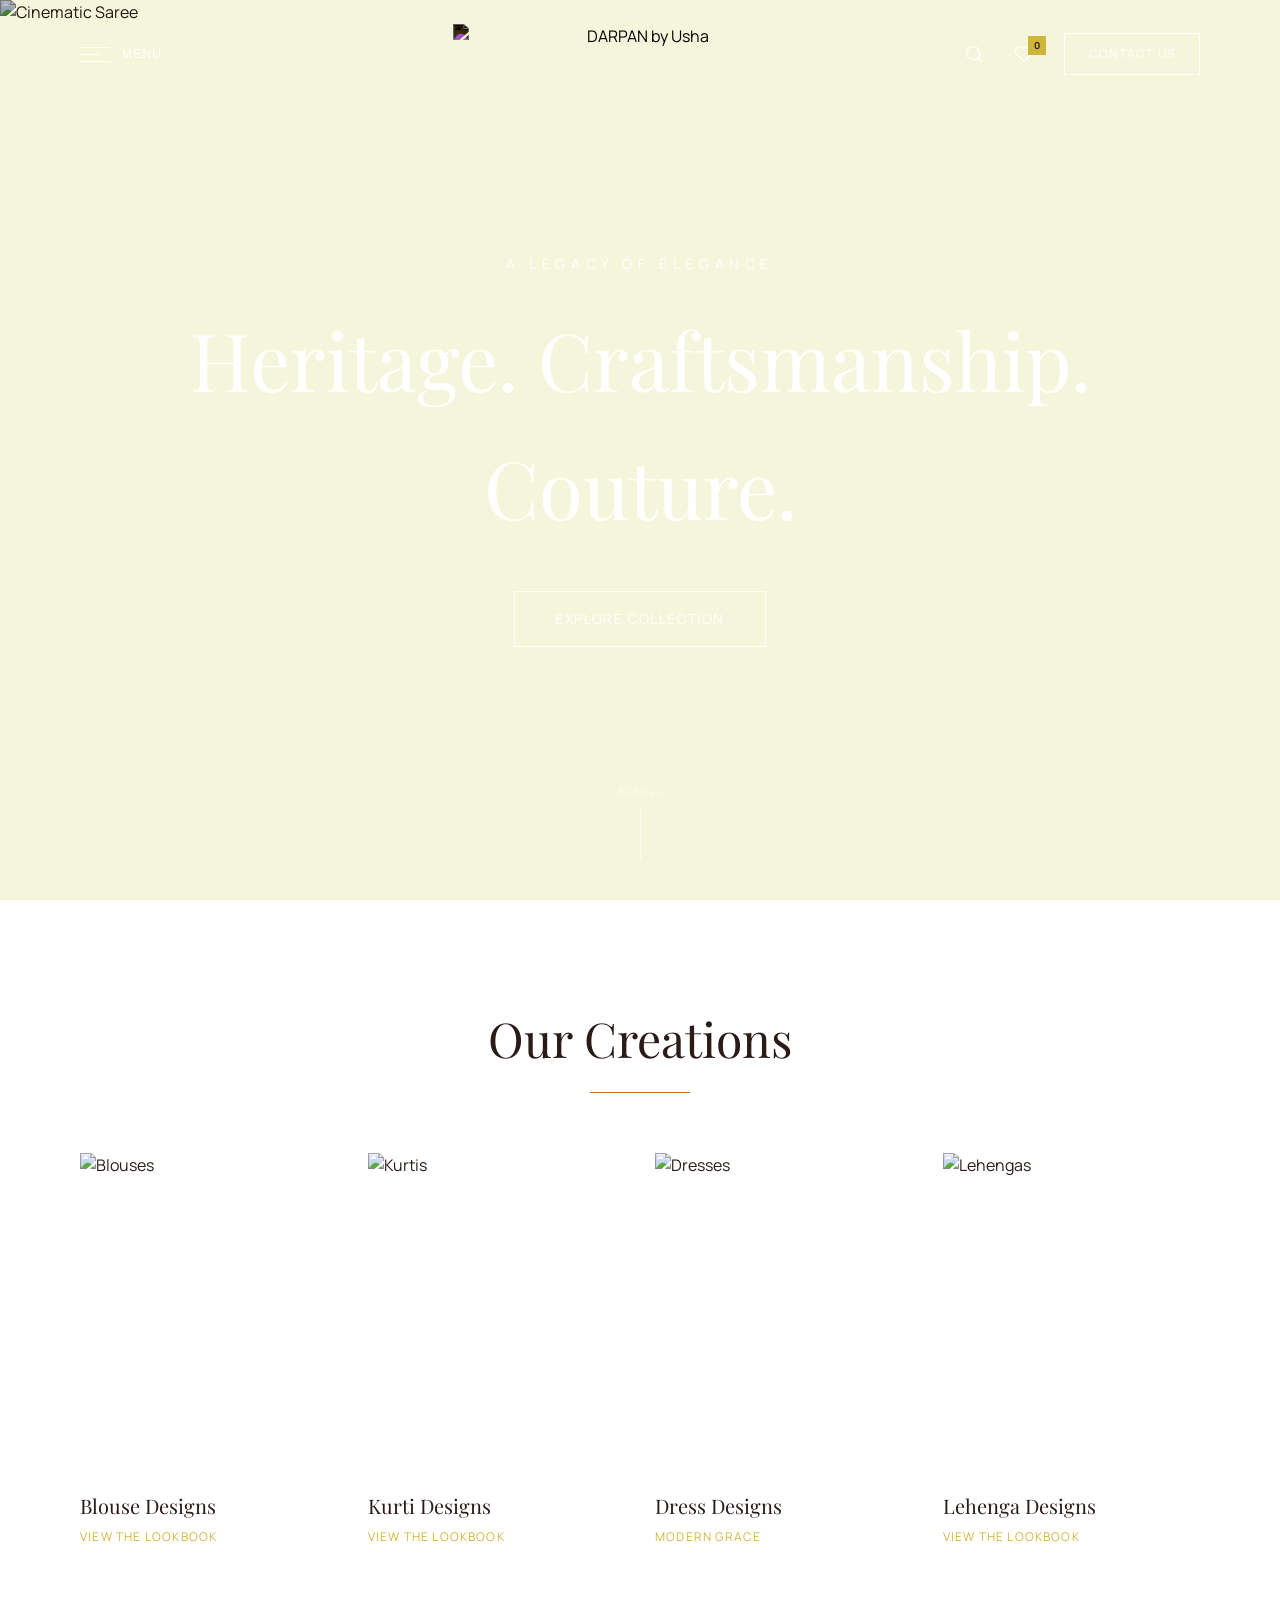
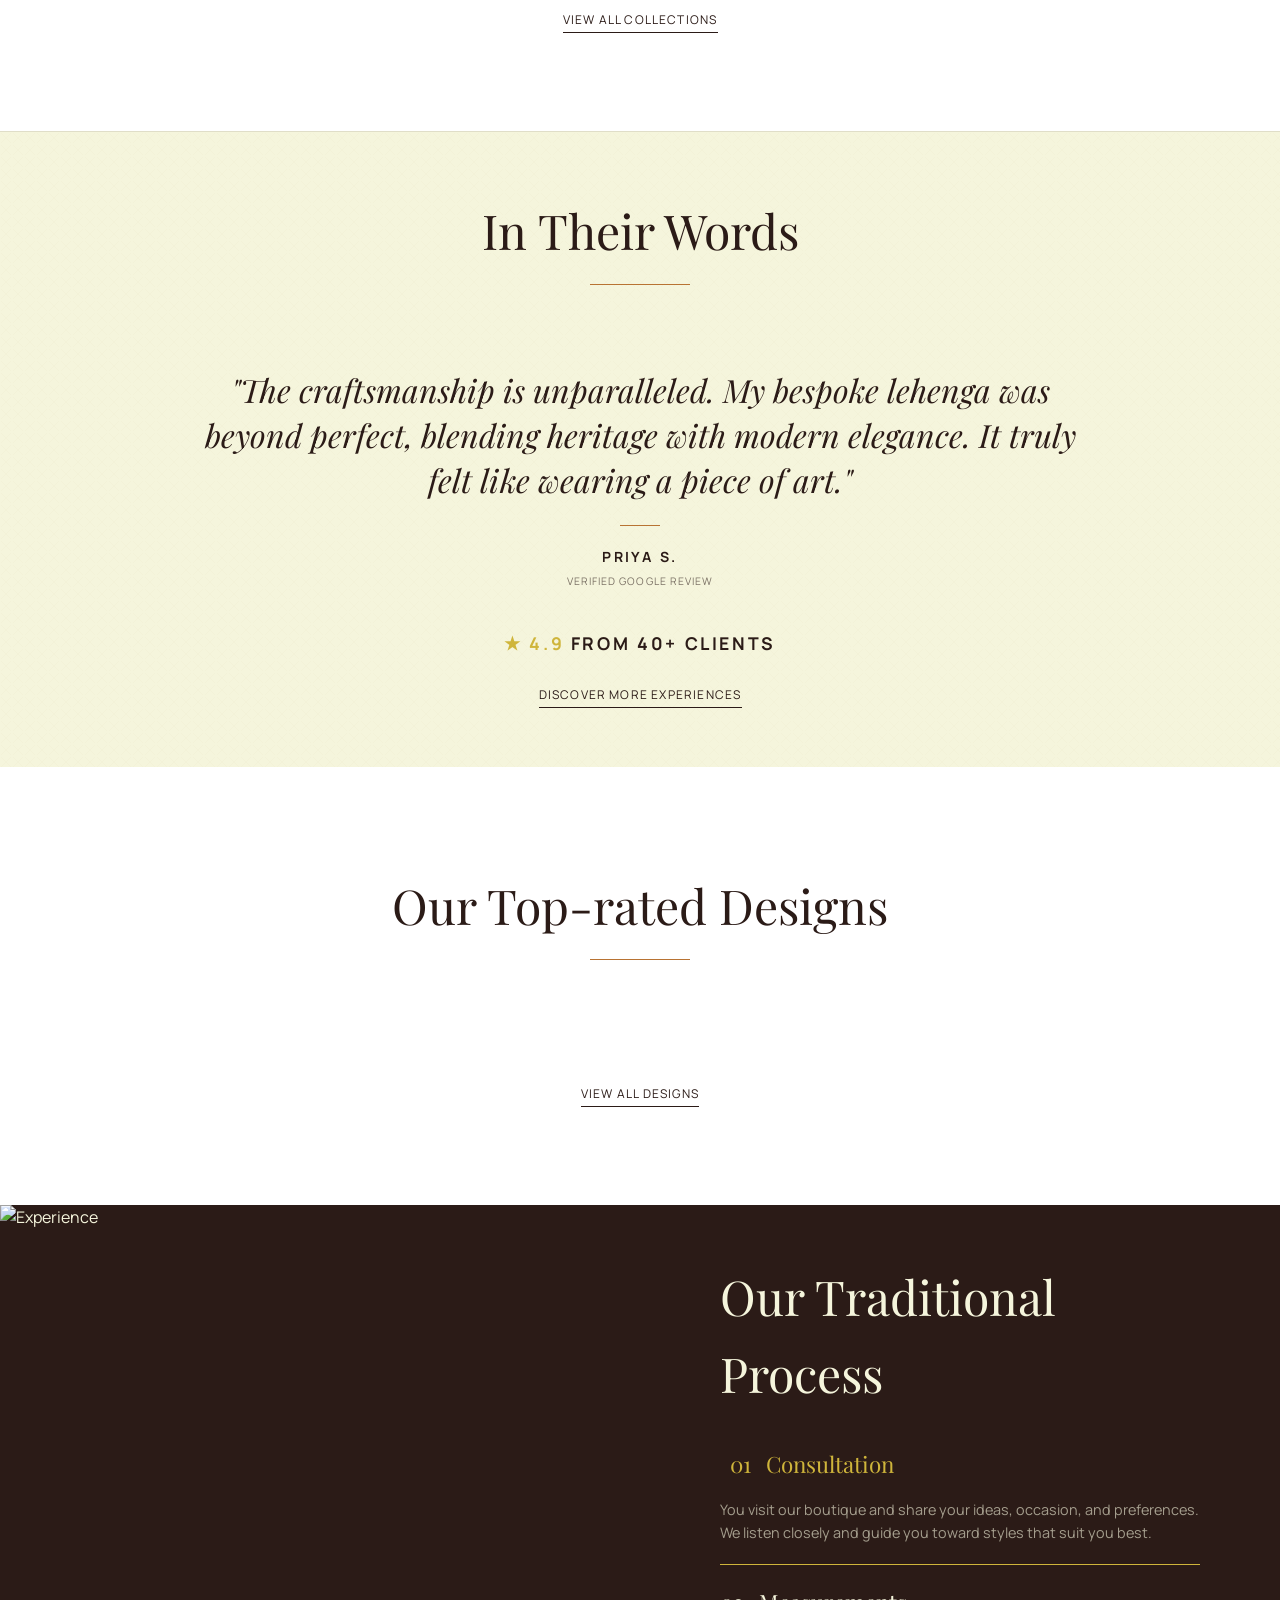
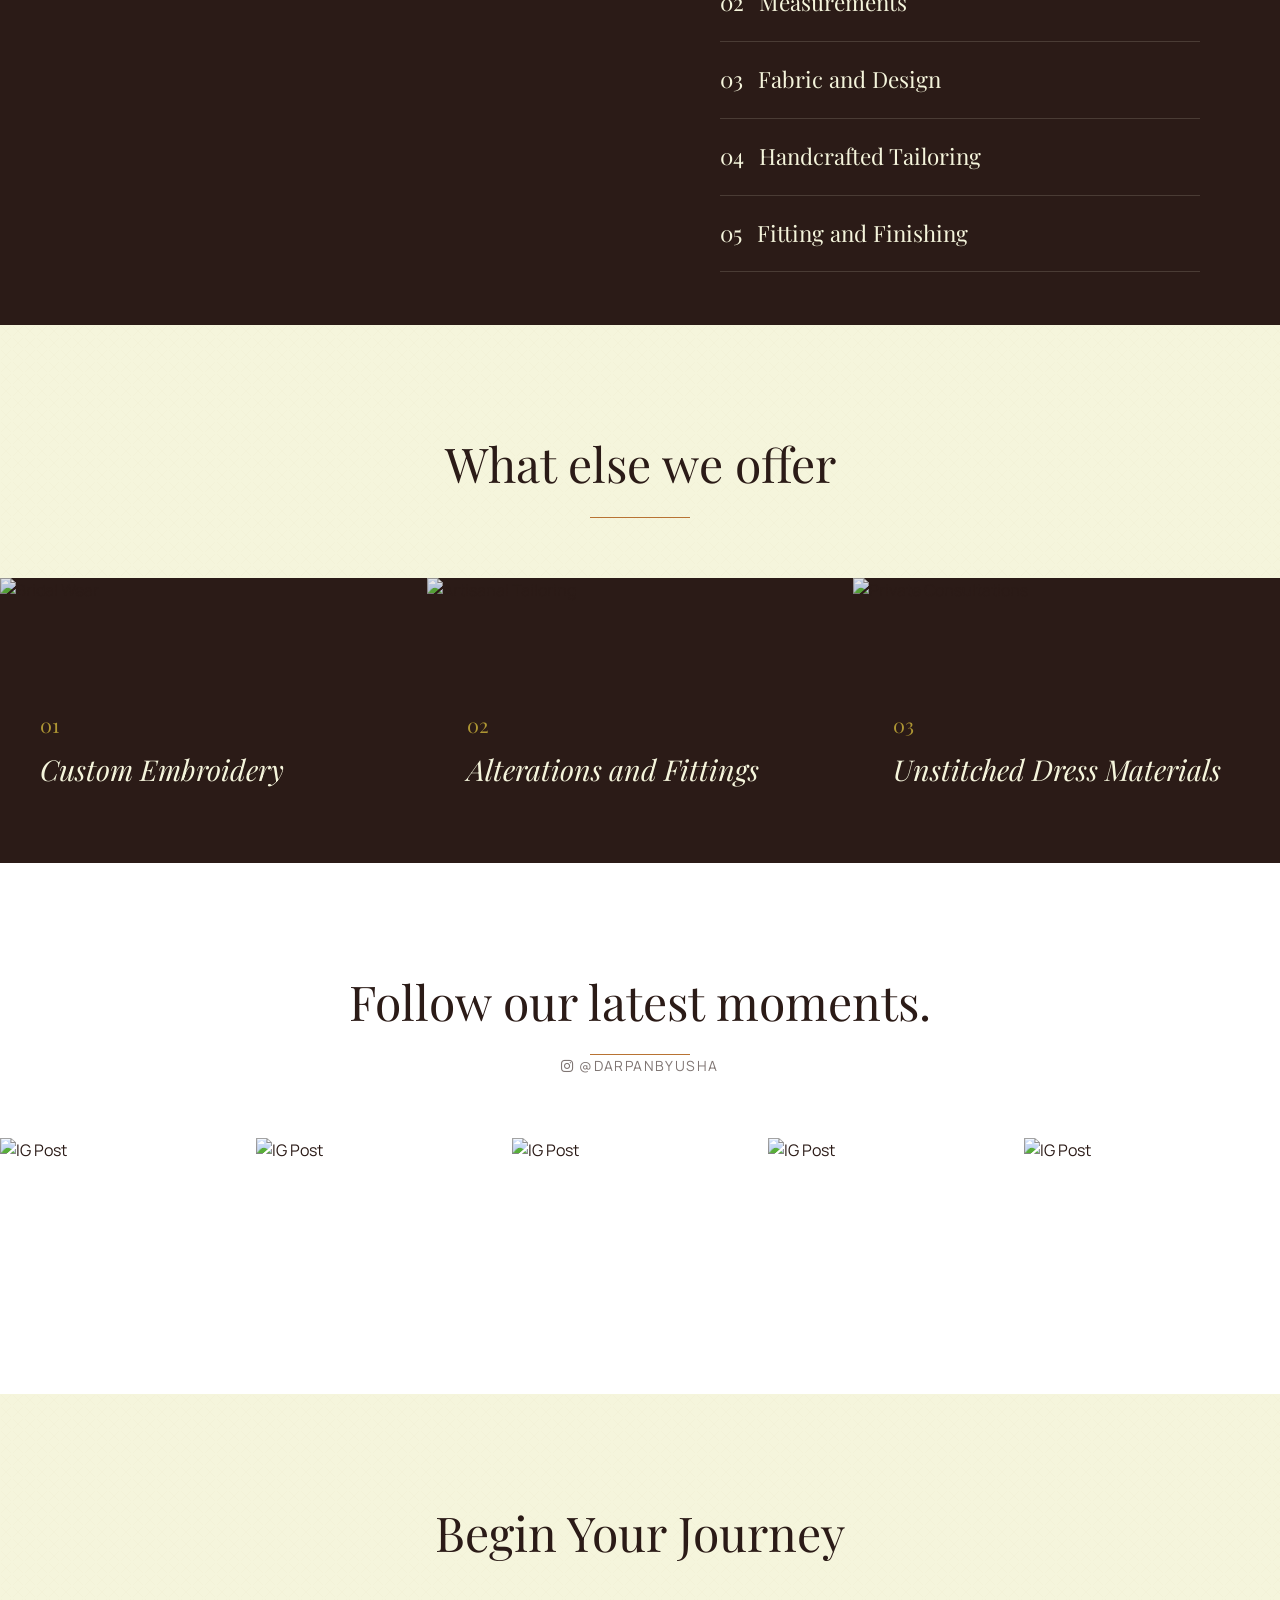
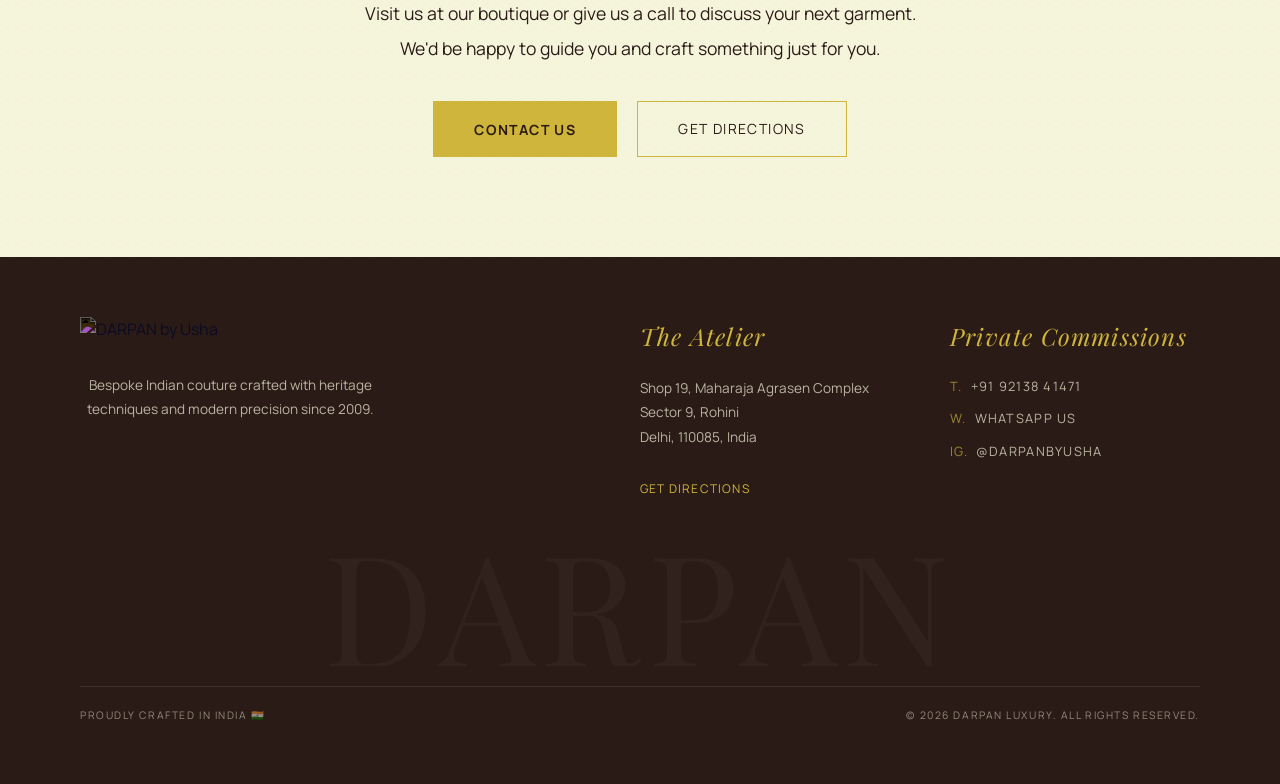
==== commit 47109c43: "ngfd" ====
--- a/index.html
+++ b/index.html
@@ -13,7 +13,8 @@
 </head>
 <body>
 
-    <header id="main-header" class="site-header">
+    <header class="site-header sticky-top" id="main-header">
+        
         <div class="header-left">
             <button class="menu-toggle-btn" id="open-menu-btn">
                 <div class="hamburger-icon">
@@ -21,16 +22,21 @@
                 </div>
                 <span class="header-label hidden-mobile">Menu</span>
             </button>
-        </div>
-        
-<div class="header-centre">
-        <a href="#" class="logo-link">
-            <img src="images/logo.png" alt="DARPAN by Usha" class="site-logo">
-        </a>
-    </div>
+            
+            <div class="header-search-socials d-none">
+                <a href="https://www.instagram.com/DARPANbyUsha" aria-label="Instagram"><i class="fab fa-instagram"></i></a>
+                <a href="https://maps.app.goo.gl/Pfu1Sb8B3ytTwmtg8" aria-label="Google Maps" class="search-map-icon"><i class="fas fa-map-marker-alt"></i></a>
+            </div>
+        </div>
+        
+        <div class="header-centre">
+            <a href="index.html" class="logo-link" id="header-logo-link">
+                <img src="images/logo.png" alt="DARPAN by Usha" class="site-logo">
+            </a>
+        </div>
         
         <div class="header-right">
-            <button class="search-btn" aria-label="Search">
+            <button class="search-btn" id="open-search-btn" aria-label="Search">
                 <svg width="20" height="20" viewBox="0 0 24 24" fill="none" stroke="currentColor" stroke-width="1.5">
                     <circle cx="11" cy="11" r="8"></circle>
                     <line x1="21" y1="21" x2="16.65" y2="16.65"></line>
@@ -41,10 +47,14 @@
                 <svg width="20" height="20" viewBox="0 0 24 24" fill="none" stroke="currentColor" stroke-width="1.5">
                     <path d="M20.84 4.61a5.5 5.5 0 0 0-7.78 0L12 5.67l-1.06-1.06a5.5 5.5 0 0 0-7.78 7.78l1.06 1.06L12 21.23l7.78-7.78 1.06-1.06a5.5 5.5 0 0 0 0-7.78z"></path>
                 </svg>
-                <span id="fav-count" class="fav-count">0</span>
+                <span class="fav-count">0</span>
             </a>
 
             <a href="#" class="btn-header-contact hidden-mobile open-nav-popup">Contact Us</a>
+
+            <button id="close-search-btn" class="close-search-btn d-none" aria-label="Close Search">
+                <i class="fas fa-times"></i>
+            </button>
         </div>
     </header>
 
@@ -91,58 +101,47 @@
             </div>
         </section>
 
-
-
-<!--COLLECTIONS SECTION-->
-
-<section id="collections" class="section-padding bg-white py-large">
-    
-    <div class="text-center mb-large">
-        <h2 class="section-heading">Our Creations</h2>
-        <div class="divider-copper"></div>
-    </div>   
-
-    <div class="grid-4-col mb-large">
-
-        <a href="designs.html?filter=blouses" class="collection-card">
-            <div class="img-4x5"><img src="images/blouses.png" alt="Blouses"></div>
-            <h3>Blouse Designs</h3>
-            <p class="card-meta">View the Lookbook</p>
-            
-        </a>
-        <a href="designs.html?filter=kurtis" class="collection-card">
-            <div class="img-4x5"><img src="images/kurtis.png" alt="Kurtis"></div>
-            <h3>Kurti Designs</h3>
-            <p class="card-meta">View the Lookbook</p>
-        </a>
-        <a href="designs.html?filter=dresses" class="collection-card">
-            <div class="img-4x5"><img src="images/dresses.png" alt="Dresses"></div>
-            <h3>Dress Designs</h3>
-            <p class="card-meta">Modern Grace</p>
-        </a>
-        <a href="designs.html?filter=lehengas" class="collection-card">
-            <div class="img-4x5"><img src="images/lehengas.png" alt="Lehengas"></div>
-            <h3>Lehenga Designs</h3>
-            <p class="card-meta">View the Lookbook</p>
-        </a>
-    </div>
-
-    <div class="text-center">
-        <a href="collections.html" class="link-underline">View All Collections</a>
-    </div>
-
-</section>
-
-<!--TESTIMONIAL SECTION-->
-<section class="section-padding py-medium bg-cream relative texture-bg border-top-light border-bottom-light">
-            
+        <section id="collections" class="section-padding bg-white py-large">
+            <div class="text-center mb-large">
+                <h2 class="section-heading">Our Creations</h2>
+                <div class="divider-copper"></div>
+            </div>   
+
+            <div class="grid-4-col mb-large">
+                <a href="designs.html?filter=blouses" class="collection-card">
+                    <div class="img-4x5"><img src="images/blouses.png" alt="Blouses"></div>
+                    <h3>Blouse Designs</h3>
+                    <p class="card-meta">View the Lookbook</p>
+                </a>
+                <a href="designs.html?filter=kurtis" class="collection-card">
+                    <div class="img-4x5"><img src="images/kurtis.png" alt="Kurtis"></div>
+                    <h3>Kurti Designs</h3>
+                    <p class="card-meta">View the Lookbook</p>
+                </a>
+                <a href="designs.html?filter=dresses" class="collection-card">
+                    <div class="img-4x5"><img src="images/dresses.png" alt="Dresses"></div>
+                    <h3>Dress Designs</h3>
+                    <p class="card-meta">Modern Grace</p>
+                </a>
+                <a href="designs.html?filter=lehengas" class="collection-card">
+                    <div class="img-4x5"><img src="images/lehengas.png" alt="Lehengas"></div>
+                    <h3>Lehenga Designs</h3>
+                    <p class="card-meta">View the Lookbook</p>
+                </a>
+            </div>
+
+            <div class="text-center">
+                <a href="collections.html" class="link-underline">View All Collections</a>
+            </div>
+        </section>
+
+        <section class="section-padding py-medium bg-cream relative texture-bg border-top-light border-bottom-light">
             <div class="text-center mb-large relative z-10">
                 <h2 class="section-heading ">In Their Words</h2>
                 <div class="divider-copper mb-small"></div>
             </div>
 
             <div class="testimonial-slider relative z-10" id="testimonial-slider">
-                
                 <div class="testimonial-slide active">
                     <div class="quote-wrapper">
                         <h3 class="testimonial-quote italic">
@@ -181,37 +180,27 @@
                         <p class="author-meta">Verified Google Review</p>
                     </div>
                 </div>
-
             </div>
 
             <div class="text-center mt-large relative z-10">
                 <p class="rating-text mb-small"><span class="text-gold">★ 4.9</span> from 40+ clients</p>
                 <a href="https://maps.app.goo.gl/QJRLhpbEAr96PmsB6" target="_blank" rel="noopener noreferrer" class="link-underline">Discover More Experiences</a>
             </div>
-            
-        </section>
-
-<!--DESIGNS SECTION-->
+        </section>
+
         <section class="section-padding bg-white py-large">
-            
             <div class="text-center mb-large">
                 <h2 class="section-heading">Our Top-rated Designs</h2>
                 <div class="divider-copper"></div>
             </div>
             
-            <div id="homepage-designs-grid" class="grid-4-col mb-large">
-                </div>
-
-            </div>
-        
-        <div class="text-center">
-            <a href="designs.html" class="link-underline">View All Designs</a>
-        </div>    
-        
-    </section>
-
-
-<!--Process SECTION-->
+            <div id="homepage-designs-grid" class="grid-4-col mb-large"></div>
+        
+            <div class="text-center">
+                <a href="designs.html" class="link-underline">View All Designs</a>
+            </div>    
+        </section>
+
 
         <section class="experience-section">
             <div class="experience-img-side">
@@ -222,8 +211,7 @@
                 <div class="experience-accordion">
                     <div class="experience-item active" data-img="images/kurtis.png">
                         <h3><span>01</span> Consultation</h3>
-                        <p>You visit our boutique and share your ideas, occasion, and preferences.<br>
-                        We listen closely and guide you toward styles that suit you best.</p>
+                        <p>You visit our boutique and share your ideas, occasion, and preferences.<br>We listen closely and guide you toward styles that suit you best.</p>
                     </div>
                     <div class="experience-item" data-img="images/dress5.png">
                         <h3><span>02</span>Measurements</h3>
@@ -231,8 +219,7 @@
                     </div>
                     <div class="experience-item" data-img="images/dress7.png">
                         <h3><span>03</span> Fabric and Design</h3>
-                        <p>You may bring your own fabric, or we can help source the right material.<br>
-                        Together we finalize the design, details, and delivery timeline.</p>
+                        <p>You may bring your own fabric, or we can help source the right material.<br>Together we finalize the design, details, and delivery timeline.</p>
                     </div>
                     <div class="experience-item" data-img="images/dress6.png">
                         <h3><span>04</span> Handcrafted Tailoring</h3>
@@ -240,71 +227,51 @@
                     </div>
                     <div class="experience-item" data-img="images/kurtis.png">
                         <h3><span>05</span> Fitting and Finishing</h3>
-                        <p>You return for a fitting.<br>
-                        Most pieces fit beautifully the first time, but we happily make any adjustments before the final delivery.</p>
-                    </div>
-                </div>
-            </div>
-        </section>
-
-<!--Services SECTION-->
-
-<section id="services" class="section-padding py-custom relative texture-bg bg-cream">
-            
+                        <p>You return for a fitting.<br>Most pieces fit beautifully the first time, but we happily make any adjustments before the final delivery.</p>
+                    </div>
+                </div>
+            </div>
+        </section>
+
+        <section id="services" class="section-padding py-custom relative texture-bg bg-cream">
             <div class="text-center mb-large">
                 <h2 class="section-heading">What else we offer</h2>
                 <div class="divider-copper mb-small"></div>
             </div>
 
             <div class="landscape-services-grid">
-                
                 <div class="landscape-card">
                     <img src="https://lh3.googleusercontent.com/aida-public/[base64]" alt="Bridal Wear" class="landscape-bg">
                     <div class="landscape-overlay"></div>
-                    
                     <div class="landscape-content">
                         <span class="landscape-number font-heading text-gold">01</span>
                         <h3 class="landscape-title italic">Custom Embroidery</h3>
                         <div class="landscape-line"></div>
-                        <p class="landscape-desc">
-                            We create custom embroidery based on your design and fabric, adding elegant detail to your outfit.
-                        </p>
-                    </div>
-                </div>
-
+                        <p class="landscape-desc">We create custom embroidery based on your design and fabric, adding elegant detail to your outfit.</p>
+                    </div>
+                </div>
                 <div class="landscape-card">
                     <img src="https://lh3.googleusercontent.com/aida-public/[base64]" alt="Artisanal Tailoring" class="landscape-bg">
                     <div class="landscape-overlay"></div>
-                    
                     <div class="landscape-content">
                         <span class="landscape-number font-heading text-gold">02</span>
                         <h3 class="landscape-title italic">Alterations and Fittings</h3>
                         <div class="landscape-line"></div>
-                        <p class="landscape-desc">
-                            We offer precise alterations to ensure your outfit fits and drapes beautifully.
-                        </p>
-                    </div>
-                </div>
-
+                        <p class="landscape-desc">We offer precise alterations to ensure your outfit fits and drapes beautifully.</p>
+                    </div>
+                </div>
                 <div class="landscape-card">
                     <img src="https://lh3.googleusercontent.com/aida-public/[base64]" alt="Private Consultations" class="landscape-bg">
                     <div class="landscape-overlay"></div>
-                    
                     <div class="landscape-content">
                         <span class="landscape-number font-heading text-gold">03</span>
                         <h3 class="landscape-title italic">Unstitched Dress Materials</h3>
                         <div class="landscape-line"></div>
-                        <p class="landscape-desc">
-                            We offer quality dress materials that can be stitched to your design and measurements.
-                        </p>
-                    </div>
-                </div>
-
-            </div>
-        </section>
-
-
-<!--INSTA SECTION-->
+                        <p class="landscape-desc">We offer quality dress materials that can be stitched to your design and measurements.</p>
+                    </div>
+                </div>
+            </div>
+        </section>
 
         <section class="bg-white py-custom">
             <div class="text-center mb-large">
@@ -316,160 +283,113 @@
                         @DARPANbyUsha
                     </a>
                 </p>
-
             </div>
             <div class="grid-5-col-edge">
                 <a href="https://www.instagram.com/p/CX-rikZs5_0/?utm_source=ig_web_copy_link&igsh=MzRlODBiNWFlZA==" target="_blank" class="insta-block">
                     <img src="images/dress6.png" alt="IG Post">
-                    <div class="insta-overlay">
-                        <i class="fab fa-instagram"></i>
-                    </div>
+                    <div class="insta-overlay"><i class="fab fa-instagram"></i></div>
                 </a>
                 <a href="https://www.instagram.com/p/CX-rikZs5_0/?utm_source=ig_web_copy_link&igsh=MzRlODBiNWFlZA==" target="_blank" class="insta-block">
                     <img src="images/dress7.png" alt="IG Post">
-                    <div class="insta-overlay">
-                        <i class="fab fa-instagram"></i>
-                    </div>
+                    <div class="insta-overlay"><i class="fab fa-instagram"></i></div>
                 </a>
                 <a href="https://www.instagram.com/p/CX-rikZs5_0/?utm_source=ig_web_copy_link&igsh=MzRlODBiNWFlZA==" target="_blank" class="insta-block">
                     <img src="images/dress8.png" alt="IG Post">
-                    <div class="insta-overlay">
-                        <i class="fab fa-instagram"></i>
-                    </div>
+                    <div class="insta-overlay"><i class="fab fa-instagram"></i></div>
                 </a>
                 <a href="https://www.instagram.com/p/CX-rikZs5_0/?utm_source=ig_web_copy_link&igsh=MzRlODBiNWFlZA==" target="_blank" class="insta-block">
                     <img src="images/dress9.png" alt="IG Post">
-                    <div class="insta-overlay">
-                        <i class="fab fa-instagram"></i>
-                    </div>
+                    <div class="insta-overlay"><i class="fab fa-instagram"></i></div>
                 </a>
                 <a href="https://www.instagram.com/p/CX-rikZs5_0/?utm_source=ig_web_copy_link&igsh=MzRlODBiNWFlZA==" target="_blank" class="insta-block">
                     <img src="images/dress2.png" alt="IG Post">
-                    <div class="insta-overlay">
-                        <i class="fab fa-instagram"></i>
-                    </div>
-                </a>
-                                                            
-            </div>
-        </section>
-
-
-<!--CALL SECTION-->
-
-<section class="section-padding py-large bg-cream relative texture-bg text-center">
+                    <div class="insta-overlay"><i class="fab fa-instagram"></i></div>
+                </a>
+            </div>
+        </section>
+
+        <section class="section-padding py-large bg-cream relative texture-bg text-center">
             <div class="cta-container">
                 <h2 class="section-heading mb-small">Begin Your Journey</h2>
-                
                 <p class="cta-text">
                     Visit us at our boutique or give us a call to discuss your next garment.<br>
                     We'd be happy to guide you and craft something just for you.
                 </p>
+                <div class="cta-buttons mt-small">
+                    <button id="open-contact-popup" class="btn-solid-gold">Contact Us</button>
+                    <a href="https://maps.app.goo.gl/QJRLhpbEAr96PmsB6" target="_blank" rel="noopener noreferrer" class="btn-outline-gold">Get Directions</a>
+                </div>
+            </div>
+        </section>
+    </main>
+
+<footer class="site-footer bg-brown text-cream py-medium">
+        <div class="max-w-screen mx-auto section-padding">
+            
+            <div class="footer-editorial-grid">
                 
-                <div class="cta-buttons mt-small">
-                    
-                    <button id="open-contact-popup" class="btn-solid-gold">
-                        Contact Us
-                    </button>
-                    
-                    <a href="https://maps.app.goo.gl/QJRLhpbEAr96PmsB6" target="_blank" rel="noopener noreferrer" class="btn-outline-gold">
-                        Get Directions
+                <div class="footer-brand-editorial">
+                    <a href="index.html">
+                        <img src="images/logo.png" alt="DARPAN by Usha" class="footer-logo-large">
                     </a>
-                    
-                </div>
-            </div>
-        </section>
-
-    </main>
-
-
-
-
-<!-- FOOTER-->
-
-    <footer class="site-footer bg-brown text-cream section-padding py-custom">
-        <div class="footer-grid">
-            <div class="footer-brand">
-                <a href="/">
-                <img src="images/logo.png" alt="DARPAN by Usha" class="footer-logo">
-                </a>
-                <p>Creating beautifully tailored pieces since 2009.<br>Rooted in tradition, crafted to fit you.</p>
-            </div>
-
-            <div class="footer-links">
-                <h5>Shop</h5>
-                <ul>
-                    <li><a href="#">New Arrivals</a></li>
-                    <li><a href="#">Bridal Couture</a></li>
-                    <li><a href="#">Pret Collection</a></li>
-                </ul>
-            </div>
-            <div class="footer-links">
-                <h5>Client Care</h5>
-                <ul>
-                    <li><a href="#">Bespoke Orders</a></li>
-                    <li><a href="#">Shipping & Returns</a></li>
-                    <li><a href="#">Size Guide</a></li>
-                </ul>
-            </div>
-            <div class="footer-newsletter">
-                <h5>Newsletter</h5>
-                <p>Join our circle for exclusive previews.</p>
-                <form class="newsletter-form">
-                    <input type="email" placeholder="Email Address">
-                    <button type="submit">Join</button>
-                </form>
-            </div>
-        </div>
-        <div class="footer-bottom">
-            <p>Proudly Crafted in भारत 🇮🇳 &bull; Est. 2009</p>
-            <p>&copy; 2026 DARPAN Luxury. All Rights Reserved.</p>
+                    <p class="mt-small" style="opacity: 0.7; font-size: 0.85rem; line-height: 1.8; max-width: 300px;">
+                        Bespoke Indian couture crafted with heritage techniques and modern precision since 2009.
+                    </p>
+                </div>
+
+                <div class="footer-atelier">
+                    <h4 class="footer-heading text-gold italic">The Atelier</h4>
+                    <p style="opacity: 0.7; font-size: 0.85rem; line-height: 1.8;">
+                        Shop 19, Maharaja Agrasen Complex<br>
+                        Sector 9, Rohini<br>
+                        Delhi, 110085, India
+                    </p>
+                    <a href="http://googleusercontent.com/maps.google.com/YOUR_LINK" target="_blank" rel="noopener noreferrer" class="link-underline mt-small" style="display: inline-block; color: var(--gold); font-size: 0.75rem;">Get Directions</a>
+                </div>
+
+                <div class="footer-contact-editorial">
+                    <h4 class="footer-heading text-gold italic">Private Commissions</h4>
+                    <div class="footer-contact-links">
+                        <a href="tel:+919213841471"><span style="color: var(--gold); margin-right: 8px;">T.</span> +91 92138 41471</a>
+                        <a href="https://wa.me/919213841471" target="_blank" rel="noopener noreferrer"><span style="color: var(--gold); margin-right: 8px;">W.</span> WhatsApp Us</a>
+                        <a href="https://instagram.com/DARPANbyUsha" target="_blank" rel="noopener noreferrer"><span style="color: var(--gold); margin-right: 8px;">IG.</span> @DARPANbyUsha</a>
+                    </div>
+                </div>
+
+            </div>
+
+            <div class="footer-watermark">
+                DARPAN
+            </div>
+
+            <div class="footer-bottom-editorial">
+                <div class="footer-bottom-flex">
+                    <p>Proudly Crafted in India 🇮🇳</p>
+                    <p>© 2026 DARPAN Luxury. All Rights Reserved.</p>
+                </div>
+            </div>
+
         </div>
     </footer>
 
-<script src="script.js"></script>
-
-<button id="scroll-to-top" class="scroll-to-top-btn" aria-label="Back to top">
+
+    <button id="scroll-to-top" class="scroll-to-top-btn" aria-label="Back to top">
         <svg viewBox="0 0 24 24" fill="none" stroke="currentColor" stroke-width="1.5">
             <path d="M18 15l-6-6-6 6"></path>
         </svg>
-</button>
-
-
-<!-- SEARCH-->
+    </button>
 
     <div id="search-overlay" class="search-modal">
-        
-        <div class="search-header">
-            <div class="header-left search-socials">
-                <a href="#" aria-label="Instagram"><i class="fab fa-instagram"></i></a>
-                <a href="#" aria-label="Google Maps"><i class="fas fa-map-marker-alt"></i></a>
-            </div>
-            
-            <div class="header-centre">
-                <img src="images/logo.png" alt="DARPAN by Usha" class="site-logo search-logo">
-            </div>
-            
-            <div class="header-right search-controls">
-                <a href="favourites.html" class="favourites-btn" aria-label="Favourites">
-                    <svg width="20" height="20" viewBox="0 0 24 24" fill="none" stroke="#000000" stroke-width="1.5">
-                        <path d="M20.84 4.61a5.5 5.5 0 0 0-7.78 0L12 5.67l-1.06-1.06a5.5 5.5 0 0 0-7.78 7.78l1.06 1.06L12 21.23l7.78-7.78 1.06-1.06a5.5 5.5 0 0 0 0-7.78z"></path>
-                    </svg>
-                    <span class="fav-count search-fav-count">0</span>
-                </a>
-                <button id="close-search" class="close-search-btn" aria-label="Close Search">
-                    <i class="fas fa-times"></i>
-                </button>
-            </div>
-        </div>
-
         <div class="search-container">
-            
             <div class="premium-search-box">
-                <input type="text" id="search-input" class="premium-search-input" placeholder="Search for a design..." autocomplete="off">
-            </div>
-            
-            <div id="search-results-grid" class="grid-4-col gallery-grid max-w-screen mx-auto" style="width: 100%;">
-                </div>
+                <svg class="search-input-icon" width="28" height="28" viewBox="0 0 24 24" fill="none" stroke="currentColor" stroke-width="1.5">
+                    <circle cx="11" cy="11" r="8"></circle>
+                    <line x1="21" y1="21" x2="16.65" y2="16.65"></line>
+                </svg>
+                <input type="text" id="search-input" class="premium-search-input" placeholder="SEARCH FOR A DESIGN..." autocomplete="off">
+            </div>
+            
+            <div id="search-results-grid" class="grid-4-col gallery-grid max-w-screen mx-auto" style="width: 100%;"></div>
             
             <div id="search-empty-state" class="text-center d-none" style="margin-top: 40px;">
                 <p style="color: #000; font-size: 1rem; text-transform: uppercase; letter-spacing: 0.1em;">No matching designs found.</p>
@@ -479,119 +399,71 @@
                 <p class="cta-question">Can't find exactly what you are looking for?<br>Reach out to discuss your custom requirements.</p>
                 <div class="search-cta-buttons">
                     <a href="tel:+919213841471" class="btn-black-outline"><i class="fas fa-phone"></i> Call Us</a>
-                    <a href="https://wa.me/919213841471" target="_blank" class="btn-black-outline"><i class="fab fa-whatsapp"></i> WhatsApp Us</a>
-                </div>
-            </div>
-
+                    <a href="https://wa.me/919213841471" target="_blank" rel="noopener noreferrer" class="btn-black-outline"><i class="fab fa-whatsapp"></i> WhatsApp Us</a>
+                </div>
+                
+                <button id="close-search-bottom" class="close-search-bottom-btn">Close Search</button>
+            </div>
         </div>
     </div>
 
-
-
-
-<div id="quick-view-modal" class="modal-overlay">
+    <div id="quick-view-modal" class="modal-overlay">
         <div class="qv-box">
-            
             <button id="close-qv" class="close-btn" aria-label="Close">
                 <i class="fas fa-times"></i>
             </button>
-            
             <div class="qv-content">
                 <div class="qv-image-side">
                     <img id="qv-img" src="" alt="Design Preview">
                 </div>
-                
                 <div class="qv-text-side bg-white" id="qv-interaction-panel">
-                    
                     <div id="qv-details-view" class="qv-view active">
                         <p id="qv-collection" class="qv-collection text-gold">Collection Name</p>
                         <h2 id="qv-title" class="qv-title text-brown">Design Title</h2>
                         <p id="qv-ref" class="archive-ref mb-large">Design No. 000</p>
-                        
-                        <button id="show-qv-contact" class="btn-solid-gold w-full">
-                            Enquire About This Design
-                        </button>
-                    </div>
-
+                        <button id="show-qv-contact" class="btn-solid-gold w-full">Enquire About This Design</button>
+                    </div>
                     <div id="qv-contact-view" class="qv-view">
                         <button id="back-to-details" class="back-btn mb-small" aria-label="Go Back">
                             <i class="fas fa-arrow-left"></i> Back to Details
                         </button>
-                        
                         <h3 class="qv-title text-brown mb-small" style="font-size: 2rem;">Get in Touch</h3>
                         <p class="qv-desc mb-medium">We would be delighted to assist you with this design.</p>
-                        
-                        <a href="tel:+919213841471" class="btn-solid-gold w-full mb-small">
-                            <i class="fas fa-phone"></i> Call Us
-                        </a>
-                        <a href="https://wa.me/919213841471" target="_blank" rel="noopener noreferrer" class="btn-outline-gold w-full">
-                            <i class="fab fa-whatsapp"></i> WhatsApp Us
-                        </a>
-                    </div>
-                    
-                </div>
-            </div>
-            
+                        <a href="tel:+919213841471" class="btn-solid-gold w-full mb-small"><i class="fas fa-phone"></i> Call Us</a>
+                        <a href="https://wa.me/919213841471" target="_blank" rel="noopener noreferrer" class="btn-outline-gold w-full"><i class="fab fa-whatsapp"></i> WhatsApp Us</a>
+                    </div>
+                </div>
+            </div>
         </div>
     </div>
-
-<!-- POP UP FOR FAVOURITES-->
 
     <div id="toast-container" class="toast-notification">Added to your favourites</div>
  
-<!-- POP UP FOR CALL BUTTON-->
-
     <div id="contact-modal" class="modal-overlay">
         <div class="modal-box">
-            
-            <button id="close-modal" class="close-btn" aria-label="Close">
-                <i class="fas fa-times"></i>
-            </button>
-            
+            <button id="close-modal" class="close-btn" aria-label="Close"><i class="fas fa-times"></i></button>
             <h3 class="modal-title text-brown mb-small">Get in Touch</h3>
-            <p class="modal-text mb-medium">
-                We would be delighted to assist you. How would you prefer to reach out?
-            </p>
-            
+            <p class="modal-text mb-medium">We would be delighted to assist you. How would you prefer to reach out?</p>
             <div class="modal-actions">
-                <a href="tel:+919213841471" class="btn-solid-gold w-full mb-small">
-                    <i class="fas fa-phone"></i> Call Us
-                </a>
-                
-                <a href="https://wa.me/919213841471" target="_blank" rel="noopener noreferrer" class="btn-outline-gold w-full">
-                    <i class="fab fa-whatsapp"></i> WhatsApp Us
-                </a>
-            </div>
-            
+                <a href="tel:+919213841471" class="btn-solid-gold w-full mb-small"><i class="fas fa-phone"></i> Call Us</a>
+                <a href="https://wa.me/919213841471" target="_blank" rel="noopener noreferrer" class="btn-outline-gold w-full"><i class="fab fa-whatsapp"></i> WhatsApp Us</a>
+            </div>
         </div>
     </div>
+
     <div id="nav-contact-modal" class="modal-overlay">
         <div class="modal-box">
-            
-            <button class="close-btn close-nav-btn" aria-label="Close">
-                <i class="fas fa-times"></i>
-            </button>
-            
+            <button class="close-btn close-nav-btn" aria-label="Close"><i class="fas fa-times"></i></button>
             <h3 class="modal-title text-brown mb-small">Get in Touch</h3>
-            <p class="modal-text mb-medium">
-                We would be delighted to assist you. How would you prefer to reach out?
-            </p>
-            
+            <p class="modal-text mb-medium">We would be delighted to assist you. How would you prefer to reach out?</p>
             <div class="modal-actions">
-                <a href="tel:+919213841471" class="btn-solid-gold w-full mb-small">
-                    <i class="fas fa-phone"></i> Call Us
-                </a>
-                
-                <a href="https://wa.me/919213841471" target="_blank" rel="noopener noreferrer" class="btn-outline-gold w-full mb-small">
-                    <i class="fab fa-whatsapp"></i> WhatsApp Us
-                </a>
-
-                <a href="http://googleusercontent.com/maps.google.com/YOUR_LINK" target="_blank" rel="noopener noreferrer" class="btn-outline-gold w-full">
-                    <i class="fas fa-map-marker-alt"></i> Get Directions
-                </a>
-            </div>
-            
+                <a href="tel:+919213841471" class="btn-solid-gold w-full mb-small"><i class="fas fa-phone"></i> Call Us</a>
+                <a href="https://wa.me/919213841471" target="_blank" rel="noopener noreferrer" class="btn-outline-gold w-full mb-small"><i class="fab fa-whatsapp"></i> WhatsApp Us</a>
+                <a href="http://googleusercontent.com/maps.google.com/YOUR_LINK" target="_blank" rel="noopener noreferrer" class="btn-outline-gold w-full"><i class="fas fa-map-marker-alt"></i> Get Directions</a>
+            </div>
         </div>
     </div>
+
+<script src="script.js"></script>
 </body>
 </html>
--- a/style.css
+++ b/style.css
@@ -1,12 +1,7 @@
 /* --- SMOOTH SCROLLING & PERFECT SNAPPING --- */
-html {
-    scroll-behavior: smooth;
-}
-
-/* This creates an invisible bumper so sections don't hide behind your fixed header */
-section {
-    scroll-margin-top: 90px; /* Adjust this number if your header is taller or shorter */
-}
+html { scroll-behavior: smooth; }
+section { scroll-margin-top: 90px; }
+
 /* ==========================================
    1. VARIABLES & RESET
 ========================================== */
@@ -20,16 +15,10 @@
     --red: #9b111e;
     --font-heading: 'Playfair Display', serif;
     --font-body: 'Manrope', sans-serif;
-    
     --pad-x: 80px;
 }
 
-* {
-    margin: 0;
-    padding: 0;
-    box-sizing: border-box;
-    border-radius: 0 !important; /* Strict sharp edges globally */
-}
+* { margin: 0; padding: 0; box-sizing: border-box; border-radius: 0 !important; }
 
 body {
     background-color: var(--cream);
@@ -39,26 +28,15 @@
     line-height: 1.6;
 }
 
-h1, h2, h3, h4, h5, h6 {
-    font-family: var(--font-heading);
-    font-weight: 400;
-}
-
-a {
-    text-decoration: none;
-    color: inherit;
-}
-
-ul {
-    list-style: none;
-}
+h1, h2, h3, h4, h5, h6 { font-family: var(--font-heading); font-weight: 400; }
+a { text-decoration: none; color: inherit; }
+ul { list-style: none; }
 
 .italic { font-style: italic; }
 .text-center { text-align: center; }
 .text-cream { color: var(--cream) !important; }
 .text-brown { color: var(--brown) !important; }
 .text-gold { color: var(--gold) !important; }
-.text-cream { color: var(--cream) !important; }
 .bg-cream { background-color: var(--cream); }
 .bg-white { background-color: var(--white); }
 .bg-brown { background-color: var(--brown); }
@@ -74,7 +52,6 @@
 .mb-large { margin-bottom: 60px; }
 .mb-small { margin-bottom: 24px; }
 
-/* Custom Scrollbar */
 ::-webkit-scrollbar { width: 6px; }
 ::-webkit-scrollbar-track { background: var(--cream); }
 ::-webkit-scrollbar-thumb { background: var(--brown); }
@@ -97,38 +74,22 @@
 .header-left, .header-right { flex: 1; display: flex; align-items: center; gap: 30px; }
 .header-right { justify-content: flex-end; }
 .header-centre { flex: 1; text-align: center; }
-/* --- Taming the Image Logo & Colour Swapping --- */
+
 .site-logo {
-    height: 60px; 
-    width: auto; 
-    display: block;
-    margin: 0 auto; 
-    
-    /* NEW: Turns your black PNG completely white! */
-    filter: invert(1); 
-    
-    /* Added 'filter' to the transition so it changes colour smoothly */
-    transition: transform 0.4s ease, filter 0.4s ease; 
-}
-
-/* NEW: Returns the logo to its natural black when the header turns white */
-.site-header.scrolled .site-logo {
-    filter: invert(0); 
-}
+    height: 60px; width: auto; display: block; margin: 0 auto; 
+    filter: invert(1); transition: transform 0.4s ease, filter 0.4s ease; 
+}
+.site-header.scrolled .site-logo { filter: invert(0); }
 
 .logo { font-size: 2rem; letter-spacing: 0.2em; font-weight: 700; font-family: var(--font-heading); }
 .header-label { font-size: 0.75rem; text-transform: uppercase; letter-spacing: 0.1em; }
 
-/* Unified Menu Button */
-.menu-toggle-btn {
-    display: flex; align-items: center; gap: 12px; background: none; border: none; cursor: pointer; color: inherit;
-}
+.menu-toggle-btn { display: flex; align-items: center; gap: 12px; background: none; border: none; cursor: pointer; color: inherit; }
 .hamburger-icon { display: flex; flex-direction: column; gap: 6px; }
 .hamburger-icon span { width: 30px; height: 1px; background-color: currentColor; display: block; transition: width 0.3s ease; }
 .hamburger-icon span:nth-child(2) { width: 20px; }
-.menu-toggle-btn:hover .hamburger-icon span:nth-child(2) { width: 30px; } /* Elegant hover effect */
-
-/* Search & Contact */
+.menu-toggle-btn:hover .hamburger-icon span:nth-child(2) { width: 30px; } 
+
 .search-btn { background: none; border: none; color: inherit; cursor: pointer; display: flex; align-items: center; }
 .btn-header-contact {
     border: 1px solid currentColor; padding: 10px 24px; font-size: 0.75rem; 
@@ -137,17 +98,13 @@
 .btn-header-contact:hover { background-color: var(--white); color: var(--brown); }
 .site-header.scrolled .btn-header-contact:hover { background-color: var(--brown); color: var(--white); }
 
-/* --- THE SLIDE-OUT MENU --- */
-.menu-overlay {
-    position: fixed; inset: 0; background: rgba(43, 27, 23, 0.7); z-index: 90; 
-    opacity: 0; pointer-events: none; transition: opacity 0.5s ease;
-}
+.menu-overlay { position: fixed; inset: 0; background: rgba(43, 27, 23, 0.7); z-index: 90; opacity: 0; pointer-events: none; transition: opacity 0.5s ease; }
 .menu-overlay.active { opacity: 1; pointer-events: auto; }
 
 .side-menu {
     position: fixed; top: 0; left: 0; width: 100%; max-width: 480px; height: 100vh;
     background-color: var(--cream); color: var(--brown); z-index: 100;
-    transform: translateX(-100%); transition: transform 0.6s cubic-bezier(0.77, 0, 0.175, 1); /* Cinematic slide */
+    transform: translateX(-100%); transition: transform 0.6s cubic-bezier(0.77, 0, 0.175, 1); 
     display: flex; flex-direction: column; padding: 60px var(--pad-x); overflow-y: auto;
 }
 .side-menu.active { transform: translateX(0); }
@@ -159,14 +116,9 @@
 .side-menu-links { display: flex; flex-direction: column; gap: 35px; }
 .side-menu-links a { font-family: var(--font-heading); font-size: 2.5rem; transition: color 0.3s ease; }
 .side-menu-links a:hover { color: var(--gold); }
-/* --- ACTIVE PAGE HIGHLIGHT --- */
-.side-menu-links a.current-page {
-    color: var(--gold);
-    pointer-events: none; /* Stops the hover effect and prevents clicking */
-}
+.side-menu-links a.current-page { color: var(--gold); pointer-events: none; }
 
 .side-menu-divider { width: 100%; height: 1px; background-color: rgba(43, 27, 23, 0.1); margin: 50px 0; }
-
 .side-menu-contact .contact-title { font-size: 0.75rem; text-transform: uppercase; letter-spacing: 0.2em; color: var(--gold); margin-bottom: 15px; font-weight: 700; }
 .side-menu-contact p { font-size: 0.875rem; opacity: 0.7; margin-bottom: 8px; }
 .mt-small { margin-top: 30px; display: block; text-align: center; }
@@ -186,28 +138,16 @@
 .hero-subtitle { text-transform: uppercase; letter-spacing: 0.4em; font-size: 0.875rem; margin-bottom: 20px; }
 .hero-title { font-size: 5rem; margin-bottom: 40px; }
 
-.btn-outline-light {
-    display: inline-block; padding: 16px 40px; border: 1px solid var(--white);
-    color: var(--white); text-transform: uppercase; letter-spacing: 0.1em; font-size: 0.875rem;
-    transition: all 0.3s ease;
-}
+.btn-outline-light { display: inline-block; padding: 16px 40px; border: 1px solid var(--white); color: var(--white); text-transform: uppercase; letter-spacing: 0.1em; font-size: 0.875rem; transition: all 0.3s ease; }
 .btn-outline-light:hover { background-color: var(--white); color: var(--brown); }
 
-.btn-outline-gold {
-    display: inline-block; padding: 16px 40px; border: 1px solid var(--gold);
-    color: var(--brown); text-transform: uppercase; letter-spacing: 0.1em; font-size: 0.875rem;
-    transition: all 0.3s ease;
-}
+.btn-outline-gold { display: inline-block; padding: 16px 40px; border: 1px solid var(--gold); color: var(--brown); text-transform: uppercase; letter-spacing: 0.1em; font-size: 0.875rem; transition: all 0.3s ease; }
 .btn-outline-gold:hover { background-color: var(--gold); color: var(--brown); }
 
-.scroll-indicator {
-    position: absolute; bottom: 40px; left: 50%; transform: translateX(-50%);
-    display: flex; flex-direction: column; align-items: center; gap: 10px; color: var(--white); opacity: 0.7;
-}
+.scroll-indicator { position: absolute; bottom: 40px; left: 50%; transform: translateX(-50%); display: flex; flex-direction: column; align-items: center; gap: 10px; color: var(--white); opacity: 0.7; }
 .scroll-indicator span { font-size: 0.65rem; text-transform: uppercase; letter-spacing: 0.1em; }
 .scroll-line { width: 1px; height: 50px; background: rgba(255,255,255,0.3); position: relative; overflow: hidden; }
 .scroll-line-inner { position: absolute; top: 0; left: 0; width: 100%; height: 100%; background: var(--white); animation: scrollLine 2s infinite ease-in-out; }
-
 @keyframes scrollLine { 0% { transform: translateY(-100%); } 100% { transform: translateY(100%); } }
 
 /* ==========================================
@@ -222,7 +162,6 @@
 .link-underline:hover { border-color: var(--gold); }
 
 .grid-4-col { display: grid; grid-template-columns: repeat(4, 1fr); gap: 30px; }
-
 .img-4x5 { aspect-ratio: 4 / 5; overflow: hidden; position: relative; margin-bottom: 15px; }
 .img-4x5 img { width: 100%; height: 100%; object-fit: cover; transition: transform 0.7s ease; }
 .collection-card:hover .img-4x5 img { transform: scale(1.05); }
@@ -235,158 +174,43 @@
 .design-info h4 { font-size: 1.125rem; font-family: var(--font-body); }
 .price { font-weight: 500; font-size: 1rem; }
 
-
-/* --- SERVICES SECTION --- */
-
 /* The 3 Column Layout */
-.grid-3-col { 
-    display: grid; 
-    grid-template-columns: repeat(3, 1fr); 
-    gap: 60px; /* Generous breathing room between services */
-}
-
-/* The Individual Card */
-.service-card { 
-    text-align: left; 
-    padding: 20px 0; 
-    transition: transform 0.4s ease; 
-}
-
-/* A very subtle lift on hover */
-.service-card:hover { 
-    transform: translateY(-5px); 
-}
-
-/* The Massive Gold Numerals */
-.service-number { 
-    font-size: 4rem; 
-    line-height: 1;
-    display: block; 
-    margin-bottom: 10px; 
-    opacity: 0.3; /* Keeps it subtle like a watermark */
-    transition: opacity 0.4s ease;
-}
-
-.service-card:hover .service-number {
-    opacity: 0.8;
-}
-
-.service-title { 
-    font-size: 1.75rem; 
-    color: var(--brown); 
-    margin-bottom: 15px; 
-    font-weight: 400;
-}
-
-/* The Animated Copper Line */
-.service-line { 
-    width: 0; /* Starts hidden at 0 width */
-    height: 1px; 
-    background-color: var(--copper); 
-    margin-bottom: 20px; 
-    transition: width 0.6s cubic-bezier(0.165, 0.84, 0.44, 1); 
-}
-
-/* Draws the line completely across when the mouse enters the card */
-.service-card:hover .service-line { 
-    width: 100%; 
-}
-
-.service-desc { 
-    font-size: 0.875rem; 
-    color: rgba(43, 27, 23, 0.8); 
-    line-height: 1.8; 
-}
-
-/* Utility classes used in this section */
+.grid-3-col { display: grid; grid-template-columns: repeat(3, 1fr); gap: 60px; }
+.service-card { text-align: left; padding: 20px 0; transition: transform 0.4s ease; }
+.service-card:hover { transform: translateY(-5px); }
+.service-number { font-size: 4rem; line-height: 1; display: block; margin-bottom: 10px; opacity: 0.3; transition: opacity 0.4s ease; }
+.service-card:hover .service-number { opacity: 0.8; }
+.service-title { font-size: 1.75rem; color: var(--brown); margin-bottom: 15px; font-weight: 400; }
+.service-line { width: 0; height: 1px; background-color: var(--copper); margin-bottom: 20px; transition: width 0.6s cubic-bezier(0.165, 0.84, 0.44, 1); }
+.service-card:hover .service-line { width: 100%; }
+.service-desc { font-size: 0.875rem; color: rgba(43, 27, 23, 0.8); line-height: 1.8; }
+
 .font-heading { font-family: var(--font-heading); }
-.text-gold { color: var(--gold); }
-
-/* ==========================================
-   5. HE DARPAN EXPERIENCE: LOCKED LAYOUT
-========================================== */
-
-.experience-section { 
-    display: flex; 
-    height: 80vh; /* Locks the section to 80% of the screen height */
-    min-height: 600px; 
-    background-color: var(--brown); 
-    color: var(--cream);
-    overflow: hidden; /* Prevents any "spillover" jumping */
-}
-
-/* Image Side: Forced to stay on the left */
-.experience-img-side { 
-    width: 50%; 
-    height: 100%; 
-    position: relative;
-}
-
-.experience-img-side img { 
-    width: 100%; 
-    height: 100%; 
-    object-fit: cover; /* This is the key: it crops images to fit without resizing the box */
-    position: absolute;
-    top: 0;
-    left: 0;
-    transition: opacity 0.8s ease-in-out; 
-}
-
-/* Text Side: Forced to stay on the right */
-.experience-text-side { 
-    width: 50%; 
-    padding: 60px 80px; 
-    display: flex; 
-    flex-direction: column; 
-    justify-content: center;
-    overflow-y: auto; /* Just in case your text is long on small screens */
-}
-
-/* The Steps */
-.experience-item { 
-    border-bottom: 1px solid rgba(245, 245, 220, 0.15); 
-    padding: 20px 0; 
-    cursor: pointer; 
-    transition: all 0.4s ease;
-}
-
-.experience-item h3 { 
-    font-size: 1.4rem; 
-    display: flex; 
-    align-items: center; 
-    gap: 15px; 
-    margin: 0;
-    transition: transform 0.4s ease, color 0.4s ease;
-}
-
-/* Fixed Text Height: Prevents the "Jumping" when paragraphs open */
+
+/* ==========================================
+   5. HE DARPAN EXPERIENCE
+========================================== */
+.experience-section { display: flex; height: 80vh; min-height: 600px; background-color: var(--brown); color: var(--cream); overflow: hidden; }
+.experience-img-side { width: 50%; height: 100%; position: relative; }
+.experience-img-side img { width: 100%; height: 100%; object-fit: cover; position: absolute; top: 0; left: 0; transition: opacity 0.8s ease-in-out; }
+.experience-text-side { width: 50%; padding: 60px 80px; display: flex; flex-direction: column; justify-content: center; overflow-y: auto; }
+.experience-item { border-bottom: 1px solid rgba(245, 245, 220, 0.15); padding: 20px 0; cursor: pointer; transition: all 0.4s ease; }
+.experience-item h3 { font-size: 1.4rem; display: flex; align-items: center; gap: 15px; margin: 0; transition: transform 0.4s ease, color 0.4s ease; }
 .experience-item p { 
     max-height: 0; 
     opacity: 0; 
-    margin: 0;
-    font-size: 0.9rem;
-    line-height: 1.6;
-    color: rgba(245, 245, 220, 0.6);
-    transition: max-height 0.5s ease, opacity 0.4s ease, margin-top 0.4s ease;
-}
-
-/* ACTIVE STATE */
+    margin: 0; 
+    font-size: 0.9rem; 
+    line-height: 1.6; 
+    color: rgba(245, 245, 220, 0.6); 
+    transition: max-height 0.5s ease, opacity 0.4s ease, margin-top 0.4s ease; 
+    
+    /* THE FIX: Forces the text to instantly hide when the box shrinks */
+    overflow: hidden; 
+}
 .experience-item.active { border-bottom-color: var(--gold); }
 .experience-item.active h3 { color: var(--gold); transform: translateX(10px); }
-.experience-item.active p { 
-    max-height: 100px; /* Fixed expansion size */
-    opacity: 1; 
-    margin-top: 15px; 
-}
-
-/* Ensure images don't stack on top of each other weirdly */
-@media (max-width: 1024px) {
-    .experience-section { flex-direction: column; height: auto; }
-    .experience-img-side { width: 100%; height: 400px; }
-    .experience-text-side { width: 100%; padding: 40px var(--pad-x); }
-    .grid-4-col { grid-template-columns: repeat(2, 1fr); }
-    .grid-3-col { grid-template-columns: repeat(2, 1fr); }
-}
+.experience-item.active p { max-height: 100px; opacity: 1; margin-top: 15px; }
 
 /* ==========================================
    6. INSTAGRAM & TESTIMONIALS & CTA
@@ -398,173 +222,352 @@
 .insta-overlay span { color: var(--white); font-size: 0.75rem; text-transform: uppercase; letter-spacing: 0.1em; }
 .insta-block:hover img { transform: scale(1.1); }
 .insta-block:hover .insta-overlay { opacity: 1; }
-.insta-overlay i {
-    color: #ffffff;
-    font-size: 2rem; /* Makes the icon nice and clear */
-    transition: transform 0.3s ease;
-}
-
-.insta-block:hover .insta-overlay i {
-    transform: scale(1.1); /* Subtle growth on hover */
-}
+.insta-overlay i { color: #ffffff; font-size: 2rem; transition: transform 0.3s ease; }
+.insta-block:hover .insta-overlay i { transform: scale(1.1); }
+
 .border-top-light { border-top: 1px solid rgba(43, 27, 23, 0.1); }
 .border-top-dark { border-top: 1px solid rgba(245, 245, 220, 0.1); }
 
-/* --- VOICES OF ELEGANCE: TESTIMONIAL SLIDER --- */
-
-.texture-bg {
-    background-color: var(--cream);
-    background-image: url("data:image/svg+xml,%3Csvg width='12' height='12' viewBox='0 0 12 12' xmlns='http://www.w3.org/2000/svg'%3E%3Cpath d='M1 1l10 10M11 1L1 11' stroke='%23B87333' stroke-width='0.5' stroke-opacity='0.05' fill='none'/%3E%3C/svg%3E");
-}
-
+.texture-bg { background-color: var(--cream); background-image: url("data:image/svg+xml,%3Csvg width='12' height='12' viewBox='0 0 12 12' xmlns='http://www.w3.org/2000/svg'%3E%3Cpath d='M1 1l10 10M11 1L1 11' stroke='%23B87333' stroke-width='0.5' stroke-opacity='0.05' fill='none'/%3E%3C/svg%3E"); }
 .relative { position: relative; }
 .z-10 { z-index: 10; }
 
-/* Forces the gap between the copper line and the subheading */
-.divider-copper { 
-    width: 100px; 
-    height: 1px; 
-    background-color: var(--copper); 
-    margin: 0 auto 20px auto; 
-}
-
-/* THE ANTI-JUMP SLIDER GRID */
-.testimonial-slider {
-    max-width: 900px;
-    margin: 0 auto;
-    display: grid;
-    grid-template-columns: 1fr;
-    grid-template-areas: "slide-stack"; /* Stacks all slides in the exact same spot */
-}
-
-.testimonial-slide {
-    grid-area: slide-stack;
-    opacity: 0;
-    pointer-events: none;
-    transition: opacity 0.8s ease-in-out; /* Pure, glitch-free opacity fade */
-    text-align: center;
-    
+.testimonial-slider { max-width: 900px; margin: 0 auto; display: grid; grid-template-columns: 1fr; grid-template-areas: "slide-stack"; }
+.testimonial-slide { grid-area: slide-stack; opacity: 0; pointer-events: none; transition: opacity 0.8s ease-in-out; text-align: center; display: flex; flex-direction: column; align-items: center; }
+.testimonial-slide.active { opacity: 1; pointer-events: auto; z-index: 2; }
+.stars { color: var(--gold); font-size: 1.5rem; letter-spacing: 4px; }
+.quote-wrapper { display: flex; align-items: center; justify-content: center; height: 140px; width: 100%; margin: 20px 0; }
+.testimonial-quote { font-size: 2rem; line-height: 1.4; color: var(--brown); margin: 0; font-weight: 300; }
+.accent-line { width: 40px; height: 1px; background-color: var(--copper); margin: 0 auto 20px auto; }
+.author-name { font-size: 0.875rem; text-transform: uppercase; letter-spacing: 0.2em; font-weight: 700; color: var(--brown); margin-bottom: 4px; }
+.author-meta { font-size: 0.65rem; text-transform: uppercase; letter-spacing: 0.1em; opacity: 0.6; margin: 0; }
+
+.mt-large { margin-top: 40px; }
+.rating-text { font-size: 1.1rem; text-transform: uppercase; letter-spacing: 0.15em; font-weight: 700; }
+
+.cta-container .section-heading { margin-bottom: 25px; }
+.cta-subtitle { font-size: 0.75rem; text-transform: uppercase; letter-spacing: 0.3em; color: var(--gold); display: block; margin-bottom: 20px; }
+.cta-text { line-height: 2; margin-bottom: 35px; font-size: 1.1rem; }
+.cta-buttons { display: flex; justify-content: center; gap: 20px; }
+
+.btn-solid-gold { display: inline-block; padding: 16px 40px; background-color: var(--gold); color: var(--brown); border: 1px solid var(--gold); text-transform: uppercase; letter-spacing: 0.1em; font-size: 0.875rem; font-weight: 700; transition: all 0.3s ease; }
+.btn-solid-gold:hover { background-color: var(--white); color: var(--brown); border-color: var(--gold); }
+button.btn-solid-gold { border: 1px solid var(--gold) !important; font-family: inherit; font-weight: 700; outline: none; cursor: pointer; }
+
+/* ==========================================
+   7. THE ATELIER FOOTER (REFINED)
+========================================== */
+
+.footer-editorial-grid { 
+    display: grid; 
+    grid-template-columns: 2fr 1fr 1fr; 
+    gap: 60px; 
+    margin-bottom: 40px; /* Tightened up the spacing */
+}
+
+.footer-logo-large {
+    max-width: 160px; /* Shrunk slightly for elegance */
+    height: auto;
+    display: block;
+    filter: invert(100%); 
+    transition: opacity 0.3s ease;
+}
+
+.footer-logo-large:hover { opacity: 0.8; }
+
+.footer-heading {
+    font-size: 1.5rem; /* Scaled down for a sharper look */
+    margin-bottom: 20px;
+    letter-spacing: 0.05em;
+    font-weight: 300;
+}
+
+.footer-contact-links {
     display: flex;
     flex-direction: column;
+    gap: 12px;
+}
+
+.footer-contact-links a {
+    font-size: 0.8rem; 
+    letter-spacing: 0.1em;
+    text-transform: uppercase;
+    opacity: 0.7;
+    transition: opacity 0.3s ease, color 0.3s ease;
+    display: inline-flex;
     align-items: center;
 }
 
-.testimonial-slide.active {
-    opacity: 1;
-    pointer-events: auto;
-    z-index: 2;
-}
-
-.stars { color: var(--gold); font-size: 1.5rem; letter-spacing: 4px; }
-
-/* THE LOCKED HEIGHT BOX */
-/* This stops the names from jumping. It forces the text area to be exactly 140px tall always */
-.quote-wrapper {
+.footer-contact-links a:hover { 
+    opacity: 1; 
+    color: var(--white); 
+}
+
+/* --- THE LUXURY WATERMARK --- */
+.footer-watermark {
+    font-family: var(--font-heading);
+    font-size: 12vw; /* Dynamically scales to fill the screen width */
+    line-height: 0.8;
+    text-align: center;
+    color: var(--cream);
+    opacity: 0.03; /* Barely visible ghost text */
+    letter-spacing: 0.05em;
+    user-select: none;
+    pointer-events: none;
+    margin-bottom: 20px;
+    overflow: hidden;
+}
+
+/* Full width subtle line instead of the short copper divider */
+.footer-bottom-editorial {
+    border-top: 1px solid rgba(245, 245, 220, 0.1); 
+}
+
+.footer-bottom-flex {
     display: flex;
+    justify-content: space-between;
     align-items: center;
-    justify-content: center;
-    height: 140px; 
-    width: 100%;
-    margin: 20px 0;
-}
-
-.testimonial-quote {
-    font-size: 2rem; /* Slightly refined size to sit beautifully in the locked box */
-    line-height: 1.4;
-    color: var(--brown);
-    margin: 0;
-    font-weight: 300;
-}
-
-.accent-line {
-    width: 40px;
-    height: 1px;
-    background-color: var(--copper);
-    margin: 0 auto 20px auto;
-}
-
-.author-name { font-size: 0.875rem; text-transform: uppercase; letter-spacing: 0.2em; font-weight: 700; color: var(--brown); margin-bottom: 4px; }
-.author-meta { font-size: 0.65rem; text-transform: uppercase; letter-spacing: 0.1em; opacity: 0.6; margin: 0; }
-
-.mt-large { margin-top: 40px; } /* Reduced from 60px to tighten up the bottom */
-
-/* Enlarged Rating Text */
-.rating-text { font-size: 1.1rem; text-transform: uppercase; letter-spacing: 0.15em; font-weight: 700; }
-.text-gold { color: var(--gold); }
-
-.cta-container .section-heading {
-    margin-bottom: 25px; /* Creates more space below the title */
-}
-.cta-subtitle { font-size: 0.75rem; text-transform: uppercase; letter-spacing: 0.3em; color: var(--gold); display: block; margin-bottom: 20px; }
-.cta-text {
-    line-height: 2; /* Increases the vertical gap between lines of text */
-    margin-bottom: 35px; /* Pushes the buttons further down */
-    font-size: 1.1rem; /* Slightly enlarges it for an editorial feel */
-}
-.cta-buttons { display: flex; justify-content: center; gap: 20px; }
-
-.btn-solid-gold { 
-    display: inline-block; 
-    padding: 16px 40px; 
-    background-color: var(--gold); 
-    color: var(--brown); 
-    border: 1px solid var(--gold); /* THE FIX: Adds a structural frame */
-    text-transform: uppercase; 
-    letter-spacing: 0.1em; 
-    font-size: 0.875rem; 
-    font-weight: 700; 
-    transition: all 0.3s ease; 
-}
-
-.btn-solid-gold:hover { 
-    background-color: var(--white); 
-    color: var(--brown);
-    border-color: var(--gold); /* Keeps the frame visible against the white modal */
-}
-
-/* --- FIXING THE BROWSER BUTTON GLITCH --- */
-button.btn-solid-gold {
-    border: 1px solid var(--gold) !important; /* Forces the frame onto <button> elements */
-    font-family: inherit; 
-    font-weight: 700; 
-    outline: none; 
-    cursor: pointer;
-}
-
-/* ==========================================
-   7. FOOTER
-========================================== */
-.footer-grid { display: grid; grid-template-columns: 2.5fr 1fr 1fr 1.5fr; gap: 30px; margin-bottom: 80px; }
-.footer-logo {
-    max-width: 180px; /* keeps it proportional */
-    height: auto;
-    display: block;
-    margin-bottom: 12px;
-    filter: invert(100%);
-}
-.footer-brand p { font-size: 1rem; opacity: 0.8; max-width: 400px; }
-.footer-links h5, .footer-newsletter h5 { font-size: 0.75rem; text-transform: uppercase; letter-spacing: 0.1em; opacity: 0.4; margin-bottom: 24px; }
-.footer-links li { margin-bottom: 15px; font-size: 0.875rem; }
-.footer-links a:hover { color: var(--gold); }
-
-.footer-newsletter p { font-size: 0.875rem; opacity: 0.6; margin-bottom: 20px; }
-.newsletter-form { display: flex; border-bottom: 1px solid rgba(245, 245, 220, 0.3); padding-bottom: 10px; }
-.newsletter-form input { background: transparent; border: none; outline: none; color: var(--cream); flex: 1; font-family: var(--font-body); font-size: 0.875rem; }
-.newsletter-form input::placeholder { color: rgba(245, 245, 220, 0.3); }
-.newsletter-form button { background: none; border: none; color: var(--gold); text-transform: uppercase; letter-spacing: 0.1em; font-size: 0.75rem; cursor: pointer; }
-
-.footer-bottom { display: flex; justify-content: space-between; padding-top: 30px; border-top: 1px solid rgba(245, 245, 220, 0.1); font-size: 0.65rem; text-transform: uppercase; letter-spacing: 0.1em; opacity: 0.5; }
-
-/* ==========================================
-   8. RESPONSIVE MEDIA QUERIES
+    padding-top: 20px;
+    font-size: 0.65rem;
+    text-transform: uppercase;
+    letter-spacing: 0.15em;
+    opacity: 0.5;
+}
+
+/* --- MOBILE FOOTER --- */
+@media (max-width: 900px) {
+    .footer-editorial-grid { grid-template-columns: 1fr; gap: 40px; text-align: center; }
+    .footer-logo-large { margin: 0 auto; }
+    .footer-brand-editorial p { margin: 15px auto 0 auto; }
+    .footer-contact-links { align-items: center; }
+    
+    .footer-watermark { font-size: 22vw; } /* Scales up properly on narrow phone screens */
+    
+    .footer-bottom-flex { flex-direction: column; gap: 15px; }
+}
+
+/* ==========================================
+   9. FAVOURITES, CARDS & TOAST NOTIFICATION
+========================================== */
+.design-card { position: relative; }
+.design-info { margin-top: 15px; text-align: left; display: flex; flex-direction: column; align-items: flex-start; justify-content: flex-start; gap: 2px; }
+.design-name { font-size: 1.125rem; font-family: var(--font-body); margin: 0 !important; padding: 0 !important; line-height: 1.2; }
+.archive-ref { font-size: 0.65rem; text-transform: uppercase; letter-spacing: 0.15em; opacity: 0.5; margin: 0; }
+
+.wishlist-btn { position: absolute; top: 15px; right: 15px; background: rgba(255, 255, 255, 0.9); border: none; width: 40px; height: 40px; display: flex; align-items: center; justify-content: center; cursor: pointer; color: var(--brown); z-index: 10; overflow: visible; transition: transform 0.3s ease, background-color 0.3s ease; }
+.wishlist-btn:hover { background: var(--white); transform: scale(1.05); }
+.wishlist-btn svg { width: 18px; height: 18px; z-index: 2; position: relative; transition: all 0.3s ease; }
+.wishlist-btn.active svg { fill: #9b111e; stroke: #9B111E; animation: heartPop 0.4s cubic-bezier(0.175, 0.885, 0.32, 1.275) forwards; }
+@keyframes heartPop { 0% { transform: scale(1); } 50% { transform: scale(1.35); } 100% { transform: scale(1); } }
+
+.wishlist-btn::after { content: ''; position: absolute; top: 50%; left: 50%; width: 6px; height: 6px; background: transparent; transform: translate(-50%, -50%); pointer-events: none; z-index: 1; opacity: 0; }
+.wishlist-btn.active::after { animation: squareBurst 0.6s ease-out forwards; }
+@keyframes squareBurst { 0% { box-shadow: 0 0 0 0 #9B111E; opacity: 1; } 100% { box-shadow: 0 -25px 0 0 rgba(155,17,30,0), 22px -15px 0 0 rgba(155,17,30,0), 22px 15px 0 0 rgba(155,17,30,0), 0 25px 0 0 rgba(155,17,30,0), -22px 15px 0 0 rgba(155,17,30,0), -22px -15px 0 0 rgba(155,17,30,0); opacity: 0; } }
+
+.favourites-btn { position: relative; display: flex; align-items: center; cursor: pointer; }
+.fav-count { position: absolute; top: -8px; right: -12px; background-color: var(--gold); color: var(--brown); font-size: 0.6rem; font-weight: 700; padding: 2px 6px; display: flex; align-items: center; justify-content: center; }
+
+.toast-notification { position: fixed; bottom: 30px; left: 50%; transform: translateX(-50%) translateY(100px); background-color: var(--brown); color: var(--cream); border: 1px solid var(--gold); padding: 12px 30px; font-size: 0.75rem; text-transform: uppercase; letter-spacing: 0.1em; opacity: 0; pointer-events: none; z-index: 100; transition: all 0.5s cubic-bezier(0.68, -0.55, 0.265, 1.55); }
+.toast-notification.show { transform: translateX(-50%) translateY(0); opacity: 1; }
+
+/* ==========================================
+   10. LUXURY HARDWARE CURSOR
+========================================== */
+@media (pointer: fine) {
+    body { cursor: url("data:image/svg+xml;charset=utf-8,%3Csvg width='32' height='32' viewBox='0 0 32 32' xmlns='http://www.w3.org/2000/svg'%3E%3Cpath d='M4 4 L22 10 L14 14 L10 22 Z' fill='%23D4AF37' stroke='%232B1B17' stroke-width='1.5' stroke-linejoin='round'/%3E%3C/svg%3E") 4 4, auto !important; }
+    /* Update the second rule in your cursor section to include .landscape-card */
+a, button, input, .menu-toggle-btn, .wishlist-btn, .experience-item, .landscape-card { 
+    cursor: url("data:image/svg+xml;charset=utf-8,%3Csvg width='32' height='32' viewBox='0 0 32 32' xmlns='http://www.w3.org/2000/svg'%3E%3Cpath d='M4 4 L22 10 L14 14 L10 22 Z' fill='%232B1B17' stroke='%23D4AF37' stroke-width='1.5' stroke-linejoin='round'/%3E%3C/svg%3E") 4 4, pointer !important; 
+}
+    p, h1, h2, h3, h4, h5, h6, span { cursor: inherit; }
+}
+
+/* ==========================================
+   CONTACT MODAL (POP-UP)
+========================================== */
+.modal-overlay { 
+    position: fixed; inset: 0; background-color: rgba(43, 27, 23, 0.85); 
+    z-index: 9999; display: flex; align-items: center; justify-content: center; 
+    
+    /* THE FIX: Forces it to be physically unclickable when hidden */
+    opacity: 0; 
+    visibility: hidden; 
+    pointer-events: none; 
+    transition: opacity 0.4s ease, visibility 0.4s ease; 
+}
+.modal-box { background-color: var(--white); padding: 50px 40px; border-radius: 0; max-width: 450px; width: 90%; position: relative; text-align: center; transform: translateY(30px); transition: transform 0.4s cubic-bezier(0.165, 0.84, 0.44, 1); }
+.modal-overlay.active { 
+    opacity: 1; 
+    visibility: visible; 
+    pointer-events: auto; 
+}
+.modal-overlay.active .modal-box { transform: translateY(0); }
+.close-btn { position: absolute; top: 15px; right: 20px; background: none; border: none; font-size: 1.5rem; color: var(--brown); cursor: pointer; transition: color 0.3s ease; z-index: 100; }
+.close-btn:hover { color: var(--copper); }
+.modal-title { font-size: 2rem; }
+.modal-text { font-size: 0.95rem; color: rgba(43, 27, 23, 0.8); line-height: 1.6; }
+.w-full { width: 100%; display: flex; justify-content: center; align-items: center; gap: 12px; }
+
+/* ==========================================
+   EDGE-TO-EDGE SERVICES GRID
+========================================== */
+.landscape-services-grid { display: grid; grid-template-columns: repeat(3, 1fr); gap: 0; width: 100vw; margin-left: calc(-50vw + 50%); }
+.landscape-card { position: relative; aspect-ratio: 3 / 2; overflow: hidden; cursor: pointer; background-color: var(--brown); }
+.landscape-bg { position: absolute; inset: 0; width: 100%; height: 100%; object-fit: cover; transition: transform 1s cubic-bezier(0.165, 0.84, 0.44, 1); }
+.landscape-overlay { position: absolute; inset: 0; background: linear-gradient(to top, rgba(43, 27, 23, 0.95) 0%, rgba(43, 27, 23, 0.1) 60%); transition: background 0.6s ease; }
+.landscape-content { position: absolute; inset: 0; padding: 40px; display: flex; flex-direction: column; justify-content: flex-end; text-align: left; z-index: 2; }
+.landscape-number { font-size: 1.25rem; margin-bottom: 5px; opacity: 0.8; }
+.landscape-title { font-size: 1.8rem; color: var(--cream); margin: 0 0 15px 0; font-weight: 300; transition: transform 0.6s ease; }
+.landscape-line { width: 60px; height: 1px; background-color: var(--gold); margin-bottom: 15px; transform: scaleX(0); transform-origin: left; transition: transform 0.6s cubic-bezier(0.165, 0.84, 0.44, 1); }
+.landscape-desc { font-size: 0.9rem; line-height: 1.6; color: rgba(245, 245, 220, 0.85); max-height: 0; opacity: 0; margin: 0; transform: translateY(15px); transition: max-height 0.6s ease, opacity 0.5s ease, transform 0.5s ease; }
+.landscape-card:hover .landscape-bg { transform: scale(1.05); }
+.landscape-card:hover .landscape-overlay { background: linear-gradient(to top, rgba(43, 27, 23, 0.95) 0%, rgba(43, 27, 23, 0.4) 100%); }
+.landscape-card:hover .landscape-title { transform: translateY(-5px); }
+.landscape-card:hover .landscape-line { transform: scaleX(1); } 
+.landscape-card:hover .landscape-desc { max-height: 120px; opacity: 1; transform: translateY(0); margin-top: 5px; }
+
+/* ==========================================
+   DESIGN PAGE CSS
+========================================== */
+.header-solid { background-color: var(--white); border-bottom: 1px solid rgba(43, 27, 23, 0.05); box-shadow: 0 4px 20px rgba(0, 0, 0, 0.02); }
+.header-solid .nav-link, .header-solid .logo-text { color: var(--brown) !important; }
+.pt-vlarge { padding-top: 140px; } 
+.max-w-screen { max-width: 1400px; }
+.mx-auto { margin-left: auto; margin-right: auto; }
+
+.filter-container { display: flex; justify-content: center; flex-wrap: wrap; gap: 30px; }
+.filter-btn { background: none; border: none; font-family: var(--font-heading); font-size: 1.1rem; color: rgba(43, 27, 23, 0.5); cursor: pointer; padding-bottom: 5px; border-bottom: 1px solid transparent; transition: all 0.3s ease; }
+.filter-btn:hover, .filter-btn.active { color: var(--brown); border-bottom-color: var(--copper); }
+.gallery-item { transition: transform 0.4s ease, opacity 0.4s ease; }
+.gallery-item.hidden { display: none; }
+.header-solid .site-logo { filter: none !important; }
+.header-solid .search-btn svg, .header-solid .favourites-btn svg { stroke: var(--black) !important; }
+.header-solid .hamburger-icon span { background-color: var(--black) !important; }
+.header-solid .fav-count { background-color: var(--gold) !important; color: var(--brown) !important; }
+.pt-gallery { padding-top: 120px; padding-bottom: 80px; }
+.gallery-grid { display: grid; grid-template-columns: repeat(4, 1fr); gap: 24px; }
+
+/* HEADER DYNAMICS */
+.site-header { color: var(--white); }
+.hamburger-icon span { background-color: var(--white); }
+.search-btn svg, .favourites-btn svg { stroke: var(--white); }
+.btn-header-contact { color: var(--white); border-color: var(--white); }
+.site-header.scrolled, .site-header.header-solid { color: var(--brown) !important; background-color: var(--white); }
+.site-header.scrolled .hamburger-icon span, .site-header.header-solid .hamburger-icon span { background-color: var(--brown) !important; }
+.site-header.scrolled .search-btn svg, .site-header.header-solid .search-btn svg, .site-header.scrolled .favourites-btn svg, .site-header.header-solid .favourites-btn svg { stroke: var(--brown) !important; }
+.site-header.scrolled .btn-header-contact, .site-header.header-solid .btn-header-contact { color: var(--brown) !important; border-color: var(--brown) !important; }
+.site-header.scrolled .btn-header-contact:hover, .site-header.header-solid .btn-header-contact:hover { background-color: var(--brown) !important; color: var(--white) !important; }
+.site-header.scrolled .fav-count, .site-header.header-solid .fav-count { color: var(--brown) !important; background-color: var(--gold) !important; }
+
+.scroll-to-top-btn { position: fixed; bottom: 30px; right: 30px; width: 45px; height: 45px; background-color: var(--gold); color: var(--brown); border: none; cursor: pointer; z-index: 98; display: flex; align-items: center; justify-content: center; opacity: 0; pointer-events: none; transform: translateY(20px); transition: all 0.4s cubic-bezier(0.165, 0.84, 0.44, 1); box-shadow: 0 4px 15px rgba(0,0,0,0.1); }
+.scroll-to-top-btn.show { opacity: 1; pointer-events: auto; transform: translateY(0); }
+.scroll-to-top-btn:hover { background-color: var(--brown); color: var(--gold); }
+.scroll-to-top-btn svg { width: 22px; height: 22px; transition: stroke 0.3s ease; }
+
+/* ==========================================
+   QUICK VIEW MODAL
+========================================== */
+.qv-box { background-color: #FFFFFF !important; width: 95%; max-width: 1000px; position: relative; box-shadow: 0 15px 50px rgba(0,0,0,0.2) !important; border: none; overflow: hidden; transform: translateY(30px); opacity: 0; transition: transform 0.4s cubic-bezier(0.165, 0.84, 0.44, 1), opacity 0.4s ease; }
+.modal-overlay.active .qv-box { transform: translateY(0); opacity: 1; }
+.qv-content { display: flex; width: 100%; height: 60vh; min-height: 500px; max-height: 700px; }
+.qv-image-side { width: 55%; height: 100%; position: relative; overflow: hidden; }
+.qv-image-side img { position: absolute; inset: 0; width: 100%; height: 100%; object-fit: cover; }
+.qv-text-side { width: 45%; position: relative; overflow: hidden; }
+.qv-view { position: absolute; inset: 0; padding: 0 10%; display: flex; flex-direction: column; justify-content: center; align-items: flex-start; text-align: left; transition: transform 0.5s cubic-bezier(0.165, 0.84, 0.44, 1), opacity 0.5s ease; }
+#qv-details-view { transform: translateX(0); opacity: 1; pointer-events: auto; }
+#qv-contact-view { transform: translateX(50px); opacity: 0; pointer-events: none; }
+.qv-text-side.show-contact #qv-details-view { transform: translateX(-50px); opacity: 0; pointer-events: none; }
+.qv-text-side.show-contact #qv-contact-view { transform: translateX(0); opacity: 1; pointer-events: auto; }
+.qv-collection { font-size: 0.75rem; text-transform: uppercase; letter-spacing: 0.2em; font-weight: 700; margin-bottom: 15px; }
+.qv-title { font-size: 2.75rem; margin-bottom: 5px; line-height: 1.1; }
+.qv-view .archive-ref { font-size: 0.75rem; margin-bottom: 50px; }
+.back-btn { background: none; border: none; font-family: var(--font-body); color: var(--gold); font-size: 0.75rem; text-transform: uppercase; letter-spacing: 0.1em; cursor: pointer; display: flex; align-items: center; gap: 8px; padding: 0; transition: color 0.3s ease; }
+.back-btn:hover { color: var(--brown); }
+
+/* ==========================================
+   EDITORIAL ZIG-ZAG LOOKBOOKS (4:5 RATIO)
+========================================== */
+.editorial-showcase { display: flex; align-items: center; margin-bottom: 0; }
+.editorial-showcase:nth-child(even) { flex-direction: row-reverse; }
+.editorial-img { width: 50%; aspect-ratio: 4 / 5; position: relative; overflow: hidden; flex-shrink: 0; }
+.editorial-img img { width: 100%; height: 100%; object-fit: cover; transition: transform 1.2s ease; }
+.editorial-showcase:hover .editorial-img img { transform: scale(1.05); }
+.editorial-text { width: 50%; padding: 0 8%; display: flex; flex-direction: column; justify-content: center; align-items: flex-start; text-align: left; }
+.editorial-number { font-size: 1.25rem; font-weight: 700; letter-spacing: 0.2em; color: var(--gold); margin-bottom: 15px; }
+.editorial-title { font-size: 3.5rem; line-height: 1.1; margin-bottom: 25px; color: var(--brown); }
+.editorial-desc { font-size: 1rem; line-height: 1.8; opacity: 0.8; margin-bottom: 40px; }
+
+/* ==========================================
+   HEADER TRANSFORMATION & SEARCH SLIDE
+========================================== */
+.header-search-mode { background-color: #FFFFFF !important; }
+.header-search-mode .menu-toggle-btn, .header-search-mode #open-search-btn, .header-search-mode .btn-header-contact { display: none !important; }
+.header-search-mode .header-search-socials { display: flex !important; gap: 30px; }
+.header-search-mode .header-search-socials a { color: #000000; font-size: 1.25rem; transition: opacity 0.3s; }
+.header-search-mode .header-search-socials a:hover { opacity: 0.5; }
+.header-search-mode #close-search-btn { display: block !important; background: none; border: none; font-size: 1.75rem; color: #000000; cursor: pointer; }
+.header-search-mode #close-search-btn:hover { transform: scale(1.1); }
+.header-search-mode .site-logo { filter: none !important; }
+.header-search-mode .favourites-btn svg { stroke: #000000 !important; }
+.header-search-mode .fav-count { background-color: #000000 !important; color: #FFFFFF !important; }
+
+/* The Slick White Canvas */
+.search-modal {
+    position: fixed; top: 0; left: 0; right: 0; bottom: 0;
+    background-color: #FFFFFF;
+    z-index: 40; /* Crucial: Sits underneath the main header (50) */
+    padding-top: 130px; 
+    display: flex; flex-direction: column; overflow-y: auto;
+    transform: translateY(-100%);
+    visibility: hidden;
+    transition: transform 0.4s cubic-bezier(0.25, 1, 0.5, 1), visibility 0.4s;
+}
+.search-modal.active { transform: translateY(0); visibility: visible; }
+
+.search-container { width: 100%; max-width: 1200px; margin: 0 auto; padding: 0 24px 60px 24px; display: flex; flex-direction: column; align-items: center; }
+
+/* THE FIX: Search box styling with flex for the icon */
+.premium-search-box { 
+    width: 100%; max-width: 600px; border: 1px solid #000000; 
+    padding: 18px 25px; margin-bottom: 80px; 
+    display: flex; align-items: center; 
+}
+.search-input-icon { color: #000000; margin-right: 20px; flex-shrink: 0; }
+.premium-search-input { width: 100%; background: transparent; border: none; outline: none; font-family: var(--font-body); font-size: 1rem; color: #000000; text-align: center; text-transform: uppercase; letter-spacing: 0.1em; }
+.premium-search-input::placeholder { color: #000000; opacity: 0.4; }
+
+.cta-question { color: #000000; font-family: var(--font-heading); font-size: 1.75rem; line-height: 1.4; margin-bottom: 30px; }
+.search-cta-buttons { display: flex; gap: 20px; justify-content: center; }
+
+.btn-black-outline { display: inline-flex; align-items: center; gap: 10px; padding: 14px 35px; border: 1px solid #000000; color: #000000; text-transform: uppercase; letter-spacing: 0.1em; font-size: 0.75rem; font-weight: 700; background: transparent; transition: all 0.3s ease; }
+.btn-black-outline:hover { background-color: #000000; color: #FFFFFF; }
+
+/* --- BOTTOM CLOSE BUTTON (Hidden on Desktop) --- */
+.close-search-bottom-btn {
+    display: none; width: 100%; padding: 16px; background-color: #000000; color: #FFFFFF; border: none; text-transform: uppercase; letter-spacing: 0.1em; font-size: 0.875rem; font-weight: 700; cursor: pointer; margin-top: 40px; transition: background-color 0.3s ease;
+}
+.close-search-bottom-btn:hover { background-color: var(--brown); }
+
+.d-none { display: none !important; }
+
+/* ==========================================
+   MOBILE QUERIES
 ========================================== */
 @media (max-width: 1024px) {
     .grid-4-col { grid-template-columns: repeat(2, 1fr); }
-    .experience-section { flex-direction: column; }
-    .experience-img-side, .experience-text-side { width: 100%; }
-    .experience-img-side { height: 400px; }
-    .experience-text-side { padding: 60px var(--pad-x); }
+    .landscape-services-grid { grid-template-columns: repeat(2, 1fr); }
+    .experience-section { flex-direction: column; height: auto; }
+    .experience-img-side { width: 100%; height: 400px; }
+    .experience-text-side { width: 100%; padding: 40px var(--pad-x); }
     .footer-grid { grid-template-columns: repeat(2, 1fr); }
+    .gallery-grid { grid-template-columns: repeat(3, 1fr); }
+}
+
+@media (max-width: 900px) {
+    .editorial-showcase, .editorial-showcase:nth-child(even) { flex-direction: column; margin-bottom: 80px; }
+    .editorial-img { width: 100%; }
+    .editorial-text { width: 100%; padding: 40px 20px 0 20px; text-align: center; align-items: center; }
+    .editorial-title { font-size: 2.5rem; }
 }
 
 @media (max-width: 768px) {
@@ -580,1032 +583,40 @@
     .btn-solid-gold, .btn-outline-light { width: 100%; text-align: center; }
     .footer-grid { grid-template-columns: 1fr; }
     .footer-bottom { flex-direction: column; gap: 20px; text-align: center; }
-    .grid-4-col { grid-template-columns: 1fr; }
     .grid-3-col { grid-template-columns: 1fr; gap: 40px; } 
-}
-/* ==========================================
-   9. FAVOURITES, CARDS & TOAST NOTIFICATION
-========================================== */
-
-/* --- LATEST DESIGNS: CARDS & TEXT --- */
-.design-card { position: relative; }
-
-.design-info { 
-    margin-top: 15px; 
-    text-align: left; 
-    display: flex; 
-    flex-direction: column; 
-    align-items: flex-start; /* Forces everything strictly to the left */
-    justify-content: flex-start;
-    gap: 2px; /* Tightens the gap between name and archive number */
-}
-
-.design-name { 
-    font-size: 1.125rem; 
-    font-family: var(--font-body); 
-    margin: 0 !important; /* The !important nuke destroys any old top-padding */
-    padding: 0 !important;
-    line-height: 1.2;
-}
-
-.archive-ref { 
-    font-size: 0.65rem; 
-    text-transform: uppercase; 
-    letter-spacing: 0.15em; 
-    opacity: 0.5; 
-    margin: 0; 
-}
-
-/* --- THE HEART BUTTON & ANIMATION --- */
-.wishlist-btn {
-    position: absolute; /* This brings your heart back to the top right! */
-    top: 15px;
-    right: 15px;
-    background: rgba(255, 255, 255, 0.9);
-    border: none;
-    width: 40px;
-    height: 40px;
-    display: flex;
-    align-items: center;
-    justify-content: center;
-    cursor: pointer;
-    color: var(--brown);
-    z-index: 10;
-    overflow: visible; /* Required so the confetti burst isn't cut off */
-    transition: transform 0.3s ease, background-color 0.3s ease;
-}
-
-.wishlist-btn:hover {
-    background: var(--white);
-    transform: scale(1.05);
-}
-
-.wishlist-btn svg {
-    width: 18px;
-    height: 18px;
-    z-index: 2; 
-    position: relative; 
-    transition: all 0.3s ease;
-}
-
-/* The beating pop effect when filled with Ruby Red */
-.wishlist-btn.active svg {
-    fill: #9b111e; 
-    stroke: #9B111E;
-    animation: heartPop 0.4s cubic-bezier(0.175, 0.885, 0.32, 1.275) forwards;
-}
-
-@keyframes heartPop {
-    0% { transform: scale(1); }
-    50% { transform: scale(1.35); }
-    100% { transform: scale(1); }
-}
-
-/* The Geometric Confetti Burst */
-.wishlist-btn::after {
-    content: ''; position: absolute; top: 50%; left: 50%; width: 6px; height: 6px;
-    background: transparent; transform: translate(-50%, -50%);
-    pointer-events: none; z-index: 1; opacity: 0;
-}
-
-.wishlist-btn.active::after {
-    animation: squareBurst 0.6s ease-out forwards;
-}
-
-@keyframes squareBurst {
-    0% { box-shadow: 0 0 0 0 #9B111E; opacity: 1; }
-    100% { 
-        /* Shoots 6 sharp squares outwards */
-        box-shadow: 0 -25px 0 0 rgba(155,17,30,0), 22px -15px 0 0 rgba(155,17,30,0), 
-                    22px 15px 0 0 rgba(155,17,30,0), 0 25px 0 0 rgba(155,17,30,0), 
-                    -22px 15px 0 0 rgba(155,17,30,0), -22px -15px 0 0 rgba(155,17,30,0); 
-        opacity: 0; 
-    }
-}
-
-/* --- HEADER FAVOURITES BADGE --- */
-.favourites-btn { position: relative; display: flex; align-items: center; cursor: pointer; }
-.fav-count {
-    position: absolute; top: -8px; right: -12px;
-    background-color: var(--gold); color: var(--brown);
-    font-size: 0.6rem; font-weight: 700;
-    padding: 2px 6px; 
-    display: flex; align-items: center; justify-content: center;
-}
-
-/* --- TOAST NOTIFICATION --- */
-.toast-notification {
-    position: fixed; bottom: 30px; left: 50%; transform: translateX(-50%) translateY(100px);
-    background-color: var(--brown); color: var(--cream); border: 1px solid var(--gold);
-    padding: 12px 30px; font-size: 0.75rem; text-transform: uppercase; letter-spacing: 0.1em;
-    opacity: 0; pointer-events: none; z-index: 100;
-    transition: all 0.5s cubic-bezier(0.68, -0.55, 0.265, 1.55);
-}
-
-.toast-notification.show {
-    transform: translateX(-50%) translateY(0);
-    opacity: 1;
-}
-/* ==========================================
-   10. LUXURY HARDWARE CURSOR (Crisp & Inverted)
-========================================== */
-
-@media (pointer: fine) {
-    
-    /* 1. The Razor-Sharp Champagne Gold Arrow */
-    body {
-        cursor: url("data:image/svg+xml;charset=utf-8,%3Csvg width='32' height='32' viewBox='0 0 32 32' xmlns='http://www.w3.org/2000/svg'%3E%3Cpath d='M4 4 L22 10 L14 14 L10 22 Z' fill='%23D4AF37' stroke='%232B1B17' stroke-width='1.5' stroke-linejoin='round'/%3E%3C/svg%3E") 4 4, auto !important;
-    }
-
-    /* 2. The Inverted Hover Arrow (Deep Brown filled with Gold outline) */
-    a, button, input, .menu-toggle-btn, .wishlist-btn, .experience-item {
-        cursor: url("data:image/svg+xml;charset=utf-8,%3Csvg width='32' height='32' viewBox='0 0 32 32' xmlns='http://www.w3.org/2000/svg'%3E%3Cpath d='M4 4 L22 10 L14 14 L10 22 Z' fill='%232B1B17' stroke='%23D4AF37' stroke-width='1.5' stroke-linejoin='round'/%3E%3C/svg%3E") 4 4, pointer !important;
-    }
-    
-    /* Ensure the custom cursor overrides standard text selectors */
-    p, h1, h2, h3, h4, h5, h6, span {
-        cursor: inherit;
-    }
-}
-.section-subheading a {
-    display: inline-flex;
-    align-items: center;
-    gap: 6px;
-    text-decoration: none;
-    color: inherit;
-}
-
-.section-subheading a:hover {
-    opacity: 0.8;
-}
-/* ==========================================
-   CONTACT MODAL (POP-UP)
-========================================== */
-
-/* The Dark Background Overlay */
-.modal-overlay {
-    position: fixed;
-    inset: 0;
-    background-color: rgba(43, 27, 23, 0.85); /* Deep brown semi-transparent tint */
-    z-index: 9999; /* Ensures it sits on top of absolutely everything */
-    display: flex;
-    align-items: center;
-    justify-content: center;
-    opacity: 0;
-    pointer-events: none; /* Prevents clicking when hidden */
-    transition: opacity 0.4s ease;
-}
-
-/* The Straight-Edged Box */
-.modal-box {
-    background-color: var(--white);
-    padding: 50px 40px;
-    border-radius: 0; /* Sharp, geometric corners */
-    max-width: 450px;
-    width: 90%;
-    position: relative;
-    text-align: center;
-    transform: translateY(30px); /* Starts slightly lower for a smooth glide up */
-    transition: transform 0.4s cubic-bezier(0.165, 0.84, 0.44, 1);
-}
-
-/* The Active State (When Opened) */
-.modal-overlay.active {
-    opacity: 1;
-    pointer-events: auto;
-}
-
-.modal-overlay.active .modal-box {
-    transform: translateY(0);
-}
-
-.close-btn {
-    position: absolute;
-    top: 15px;
-    right: 20px;
-    background: none;
-    border: none;
-    font-size: 1.5rem;
-    color: var(--brown);
-    cursor: pointer;
-    transition: color 0.3s ease;
-    z-index: 100; /* THE FIX: Forces the cross to the very top layer */
-}
-
-.close-btn:hover {
-    color: var(--copper);
-}
-
-/* Typography inside the modal */
-.modal-title { font-size: 2rem; }
-.modal-text { font-size: 0.95rem; color: rgba(43, 27, 23, 0.8); line-height: 1.6; }
-
-/* Utility class to make the buttons stretch full width */
-.w-full { 
-    width: 100%; 
-    display: flex; 
-    justify-content: center; 
-    align-items: center; 
-    gap: 12px; /* Breathing room between the icon and text */
-}
-
-/* Utility margins */
-.mb-medium { margin-bottom: 30px; 
-}
-
-/* ==========================================
-   EDGE-TO-EDGE SERVICES GRID (3:2 FILM RATIO)
-========================================== */
-
-/* The Breakout Grid: Zero gaps, full width */
-.landscape-services-grid {
-    display: grid;
-    grid-template-columns: repeat(3, 1fr);
-    gap: 0; /* Zero gap between images */
-    width: 100vw; /* Spans the entire screen */
-    margin-left: calc(-50vw + 50%); /* Breaks out of the standard container */
-}
-
-/* The Image Canvas */
-.landscape-card {
-    position: relative;
-    aspect-ratio: 3 / 2; /* Classic cinematic film ratio */
-    overflow: hidden;
-    cursor: pointer;
-    background-color: var(--brown);
-}
-
-.landscape-bg {
-    position: absolute;
-    inset: 0;
-    width: 100%;
-    height: 100%;
-    object-fit: cover;
-    transition: transform 1s cubic-bezier(0.165, 0.84, 0.44, 1);
-}
-
-/* The Base Tint */
-.landscape-overlay {
-    position: absolute;
-    inset: 0;
-    background: linear-gradient(to top, rgba(43, 27, 23, 0.95) 0%, rgba(43, 27, 23, 0.1) 60%);
-    transition: background 0.6s ease;
-}
-
-/* Text Container */
-.landscape-content {
-    position: absolute;
-    inset: 0;
-    padding: 40px; /* Generous breathing room */
-    display: flex;
-    flex-direction: column;
-    justify-content: flex-end;
-    text-align: left;
-    z-index: 2;
-}
-
-.landscape-number { font-size: 1.25rem; margin-bottom: 5px; opacity: 0.8; }
-.landscape-title { font-size: 1.8rem; color: var(--cream); margin: 0 0 15px 0; font-weight: 300; transition: transform 0.6s ease; }
-
-/* THE BULLETPROOF LINE ANIMATION */
-.landscape-line { 
-    width: 60px; /* Set a fixed width */
-    height: 1px; 
-    background-color: var(--gold); 
-    margin-bottom: 15px; 
-    transform: scaleX(0); /* Hide it by scaling it down to zero */
-    transform-origin: left; /* Make it grow from left to right */
-    transition: transform 0.6s cubic-bezier(0.165, 0.84, 0.44, 1); 
-}
-
-/* The Hidden Description */
-.landscape-desc {
-    font-size: 0.9rem;
-    line-height: 1.6;
-    color: rgba(245, 245, 220, 0.85);
-    max-height: 0;
-    opacity: 0;
-    margin: 0;
-    transform: translateY(15px);
-    transition: max-height 0.6s ease, opacity 0.5s ease, transform 0.5s ease;
-}
-
-/* --- THE HOVER INTERACTION --- */
-.landscape-card:hover .landscape-bg { transform: scale(1.05); }
-.landscape-card:hover .landscape-overlay { background: linear-gradient(to top, rgba(43, 27, 23, 0.95) 0%, rgba(43, 27, 23, 0.4) 100%); }
-.landscape-card:hover .landscape-title { transform: translateY(-5px); }
-.landscape-card:hover .landscape-line { transform: scaleX(1); } /* Glides perfectly into view */
-.landscape-card:hover .landscape-desc { 
-    max-height: 120px; 
-    opacity: 1; 
-    transform: translateY(0); 
-    margin-top: 5px; 
-}
-
-/* --- MOBILE: Stacking into 1 column --- */
-@media (max-width: 1024px) {
-    .landscape-services-grid { grid-template-columns: repeat(2, 1fr); }
-}
-
-@media (max-width: 768px) {
     .landscape-services-grid { grid-template-columns: 1fr; }
-    .landscape-card { aspect-ratio: 4 / 3; } /* Slightly taller on mobile */
-    .landscape-line { transform: scaleX(1); width: 40px; } /* Always show line on mobile */
-    .landscape-desc { 
-        max-height: 120px; 
-        opacity: 1; 
-        transform: translateY(0); 
-        margin-top: 10px; 
-    }
-}
-
-
-/* ==========================================
-   DESIGN PAGE CSS
-========================================== */
-
-/* The Solid Header for Internal Pages */
-.header-solid {
-    background-color: var(--white); /* Crisp white background */
-    border-bottom: 1px solid rgba(43, 27, 23, 0.05); /* Very faint dividing line */
-    box-shadow: 0 4px 20px rgba(0, 0, 0, 0.02); /* Faint drop shadow */
-}
-
-/* Ensure header links are dark brown on the white background */
-.header-solid .nav-link, 
-.header-solid .logo-text {
-    color: var(--brown) !important; 
-}
-
-/* Page Spacing Utilities */
-.pt-vlarge { padding-top: 140px; } /* Gives room so the header doesn't cover the title */
-.max-w-screen { max-width: 1400px; }
-.mx-auto { margin-left: auto; margin-right: auto; }
-
-/* The Filter Buttons */
-.filter-container {
-    display: flex;
-    justify-content: center;
-    flex-wrap: wrap;
-    gap: 30px;
-}
-
-.filter-btn {
-    background: none;
-    border: none;
-    font-family: var(--font-heading);
-    font-size: 1.1rem;
-    color: rgba(43, 27, 23, 0.5); /* Dimmed brown */
-    cursor: pointer;
-    padding-bottom: 5px;
-    border-bottom: 1px solid transparent;
-    transition: all 0.3s ease;
-}
-
-/* Hover and Active State for Filters */
-.filter-btn:hover, 
-.filter-btn.active {
-    color: var(--brown);
-    border-bottom-color: var(--copper); /* Elegant copper underline when selected */
-}
-
-/* Gallery Item Animation */
-.gallery-item {
-    transition: transform 0.4s ease, opacity 0.4s ease;
-}
-
-/* A class applied by Javascript when items are filtered out */
-.gallery-item.hidden {
-    display: none;
-}
-/* --- HEADER SOLID LOGIC --- */
-/* Forces the logo to display in its natural black colour on the white header */
-.header-solid .site-logo {
-    filter: none !important; 
-}
-
-/* --- GRID RESPONSIVENESS (4 to 3 to 2) --- */
-.grid-4-col {
-    display: grid;
-    grid-template-columns: repeat(4, 1fr);
-    gap: 30px; /* Adjust this to match your homepage gap perfectly */
-}
-
-/* Tablet (Screens under 1024px) */
-@media (max-width: 1024px) {
-    .grid-4-col { 
-        grid-template-columns: repeat(3, 1fr); 
-    }
-}
-
-/* Mobile (Screens under 768px) */
-@media (max-width: 768px) {
-    .grid-4-col { 
-        grid-template-columns: repeat(2, 1fr); 
-        gap: 15px; /* Slightly tighter gaps on mobile */
-    }
-}
-/* ==========================================
-   DESIGNS PAGE FIXES
-========================================== */
-
-/* --- 1. FIXING THE INVISIBLE HEADER ICONS --- */
-/* Forces the SVG icons (Search, Heart) to be dark brown on the white header */
-.header-solid .search-btn svg,
-.header-solid .favourites-btn svg {
-    stroke: var(--black) !important; 
-}
-
-/* Forces the 3 lines of the hamburger menu to be dark brown */
-.header-solid .hamburger-icon span {
-    background-color: var(--black) !important;
-}
-
-/* Fixes the little counter number on the heart icon */
-.header-solid .fav-count {
-    background-color: var(--gold) !important;
-    color: var(--brown) !important;
-}
-
-/* --- 2. THE TOP GAP FIX --- */
-/* A specific class just for this page so we don't rely on the massive homepage paddings */
-.pt-gallery {
-    padding-top: 120px; /* Just enough to clear the sticky header elegantly */
-    padding-bottom: 80px; /* Just enough to clear the sticky header elegantly */
-}
-
-/* --- 3. THE 4-3-2 RESPONSIVE GRID --- */
-/* Desktop: 4 Columns */
-.gallery-grid {
-    display: grid;
-    grid-template-columns: repeat(4, 1fr);
-    gap: 24px; /* Matches standard homepage gaps */
-}
-
-/* Tablet: 3 Columns */
-@media (max-width: 1024px) {
-    .gallery-grid { 
-        grid-template-columns: repeat(3, 1fr); 
-    }
-}
-
-/* Mobile: 2 Columns */
-@media (max-width: 768px) {
-    .gallery-grid { 
-        grid-template-columns: repeat(2, 1fr); 
-        gap: 16px; /* Slightly tighter on mobile so images don't get too tiny */
-    }
-}
-
-/* --- 4. THE HEART ICON (FAVOURITES) --- */
-/* Ensures the wishlist button looks exactly like the homepage version */
-.wishlist-btn {
-    position: absolute;
-    top: 15px;
-    right: 15px;
-    background: var(--white);
-    border: none;
-    border-radius: 50%;
-    width: 36px;
-    height: 36px;
-    display: flex;
-    align-items: center;
-    justify-content: center;
-    cursor: pointer;
-    box-shadow: 0 4px 10px rgba(0,0,0,0.08); /* Soft luxury shadow */
-    transition: transform 0.3s ease;
-    z-index: 10;
-}
-
-.wishlist-btn svg {
-    width: 18px;
-    height: 18px;
-    stroke: var(--red);
-    transition: fill 0.3s ease, stroke 0.3s ease;
-}
-
-.wishlist-btn:hover {
-    transform: scale(1.08); /* Slight pop on hover */
-}
-
-/* When a user clicks it, it fills with copper */
-.wishlist-btn.active svg {
-    fill: var(--red);
-    stroke: var(--red);
-}
-
-/* Ensures the image frame keeps everything contained */
-.img-4x5 {
-    position: relative;
-    aspect-ratio: 4 / 5;
-    overflow: hidden;
-    background-color: var(--cream);
-}
-
-.img-4x5 img {
-    width: 100%;
-    height: 100%;
-    object-fit: cover;
-}
-/* ==========================================
-   HEADER COLOUR DYNAMICS (TRANSPARENT VS SOLID)
-========================================== */
-
-/* 1. Default State (Top of Homepage) - Crisp White */
-.site-header {
-    color: var(--white);
-}
-.hamburger-icon span {
-    background-color: var(--white);
-}
-.search-btn svg, 
-.favourites-btn svg {
-    stroke: var(--white);
-}
-.btn-header-contact {
-    color: var(--white);
-    border-color: var(--white);
-}
-
-/* 2. Scrolled Homepage OR Secondary Pages - Deep Brown */
-.site-header.scrolled,
-.site-header.header-solid {
-    color: var(--brown) !important;
-    background-color: var(--white); /* Ensures background is solid */
-}
-
-/* Flips the Hamburger Menu */
-.site-header.scrolled .hamburger-icon span,
-.site-header.header-solid .hamburger-icon span {
-    background-color: var(--brown) !important;
-}
-
-/* Flips the Search and Heart Icons */
-.site-header.scrolled .search-btn svg,
-.site-header.header-solid .search-btn svg,
-.site-header.scrolled .favourites-btn svg,
-.site-header.header-solid .favourites-btn svg {
-    stroke: var(--brown) !important;
-}
-
-/* Flips the Contact Us Button */
-.site-header.scrolled .btn-header-contact,
-.site-header.header-solid .btn-header-contact {
-    color: var(--brown) !important;
-    border-color: var(--brown) !important;
-}
-
-/* THE FIX: Forces the background to flip to brown and the text to white on hover */
-.site-header.scrolled .btn-header-contact:hover,
-.site-header.header-solid .btn-header-contact:hover {
-    background-color: var(--brown) !important;
-    color: var(--white) !important;
-}
-
-/* Ensures the Heart Counter Text stays readable */
-.site-header.scrolled .fav-count,
-.site-header.header-solid .fav-count {
-    color: var(--brown) !important;
-    background-color: var(--gold) !important;
-}
-
-/* ==========================================
-   SCROLL TO TOP BUTTON
-========================================== */
-.scroll-to-top-btn {
-    position: fixed;
-    bottom: 30px;
-    right: 30px;
-    width: 45px;
-    height: 45px;
-    background-color: var(--gold);
-    color: var(--brown);
-    border: none;
-    cursor: pointer;
-    z-index: 98; /* Sits just underneath the dark menu overlay */
-    display: flex;
-    align-items: center;
-    justify-content: center;
-    
-    /* Hidden state by default */
-    opacity: 0;
-    pointer-events: none;
-    transform: translateY(20px);
-    transition: all 0.4s cubic-bezier(0.165, 0.84, 0.44, 1);
-    box-shadow: 0 4px 15px rgba(0,0,0,0.1); /* Soft luxury shadow */
-}
-
-/* The Active State applied by JavaScript */
-.scroll-to-top-btn.show {
-    opacity: 1;
-    pointer-events: auto;
-    transform: translateY(0);
-}
-
-/* Inverts beautifully on hover */
-.scroll-to-top-btn:hover {
-    background-color: var(--brown);
-    color: var(--gold);
-}
-
-.scroll-to-top-btn svg {
-    width: 22px;
-    height: 22px;
-    transition: stroke 0.3s ease;
-}
-
-/* Mobile Adjustment so it doesn't get in the way of thumbs */
-@media (max-width: 768px) {
-    .scroll-to-top-btn {
-        bottom: 20px;
-        right: 20px;
-        width: 40px;
-        height: 40px;
-    }
-}
-/* ==========================================
-   QUICK VIEW MODAL (SLIDING STATE)
-========================================== */
-
-/* ==========================================
-   QUICK VIEW MODAL (GHOST FIX & WHITE OUT)
-========================================== */
-
-/* 1. The Strict Dark Background */
-.modal-overlay {
-    position: fixed;
-    inset: 0;
-    background-color: rgba(43, 27, 23, 0.85) !important; 
-    z-index: 9999 !important; /* Stays above absolutely everything */
-    display: flex;
-    align-items: center;
-    justify-content: center;
-    
-    /* THE GHOST FIX: Locks opacity, visibility, and clickability together */
-    opacity: 0 !important;
-    visibility: hidden !important;
-    pointer-events: none !important; 
-    transition: opacity 0.4s ease, visibility 0.4s ease !important;
-}
-
-/* When the JS says "active", everything turns on simultaneously */
-.modal-overlay.active {
-    opacity: 1 !important;
-    visibility: visible !important;
-    pointer-events: auto !important;
-}
-
-/* 2. The Solid White Modal Box */
-.qv-box {
-    background-color: #FFFFFF !important; /* Hardcoded pure white */
-    width: 95%;
-    max-width: 1000px; 
-    position: relative;
-    box-shadow: 0 15px 50px rgba(0,0,0,0.2) !important; 
-    border: none;
-    overflow: hidden; 
-    
-    /* Box specific glide animation */
-    transform: translateY(30px);
-    opacity: 0;
-    transition: transform 0.4s cubic-bezier(0.165, 0.84, 0.44, 1), opacity 0.4s ease;
-}
-
-.modal-overlay.active .qv-box { 
-    transform: translateY(0); 
-    opacity: 1;
-}
-
-/* 3. The Close Button (Fixed Z-Index) */
-.close-btn {
-    position: absolute;
-    top: 15px;
-    right: 20px;
-    background: none;
-    border: none;
-    font-size: 1.5rem;
-    color: var(--brown);
-    cursor: pointer;
-    transition: color 0.3s ease;
-    z-index: 999 !important; /* Forces the 'X' to stay visibly on top of the sliding text */
-}
-
-.close-btn:hover {
-    color: var(--copper);
-}
-
-/* 4. The Internal Split Layout */
-.qv-content { 
-    display: flex; 
-    width: 100%; 
-    height: 60vh; 
-    min-height: 500px;
-    max-height: 700px;
-}
-
-
-/* 3. THE IMAGE FIX: Absolute Containment */
-.qv-image-side { 
-    width: 55%; 
-    height: 100%;
-    position: relative; /* Anchors the image */
-    overflow: hidden; 
-}
-
-.qv-image-side img { 
-    position: absolute; /* THE MASTER FIX: Stops the image from dictating the box size */
-    inset: 0;
-    width: 100%; 
-    height: 100%; 
-    object-fit: cover; 
-}
-
-/* 4. THE SLIDING TEXT PANEL */
-.qv-text-side { 
-    width: 45%; 
-    position: relative; 
-    overflow: hidden; 
-}
-
-.qv-view {
-    position: absolute;
-    inset: 0;
-    padding: 0 10%;
-    display: flex;
-    flex-direction: column;
-    justify-content: center;
-    align-items: flex-start;
-    text-align: left;
-    transition: transform 0.5s cubic-bezier(0.165, 0.84, 0.44, 1), opacity 0.5s ease;
-}
-
-/* Default Details View */
-#qv-details-view {
-    transform: translateX(0);
-    opacity: 1;
-    pointer-events: auto;
-}
-
-/* Hidden Contact View */
-#qv-contact-view {
-    transform: translateX(50px);
-    opacity: 0;
-    pointer-events: none;
-}
-
-/* The Active Swapped State */
-.qv-text-side.show-contact #qv-details-view {
-    transform: translateX(-50px); 
-    opacity: 0;
-    pointer-events: none;
-}
-
-.qv-text-side.show-contact #qv-contact-view {
-    transform: translateX(0); 
-    opacity: 1;
-    pointer-events: auto;
-}
-
-/* Typography & Buttons */
-.qv-collection { font-size: 0.75rem; text-transform: uppercase; letter-spacing: 0.2em; font-weight: 700; margin-bottom: 15px; }
-.qv-title { font-size: 2.75rem; margin-bottom: 5px; line-height: 1.1; }
-.qv-view .archive-ref { font-size: 0.75rem; margin-bottom: 50px; }
-
-.back-btn {
-    background: none; border: none; font-family: var(--font-body);
-    color: var(--gold); font-size: 0.75rem; text-transform: uppercase; 
-    letter-spacing: 0.1em; cursor: pointer; display: flex; align-items: center; gap: 8px; 
-    padding: 0; transition: color 0.3s ease;
-}
-
-.back-btn:hover { color: var(--brown); }
-
-/* --- MOBILE RESPONSIVENESS --- */
-@media (max-width: 768px) {
-    .qv-content { 
-        flex-direction: column; 
-        height: auto;
-        min-height: auto;
-    }
+    .landscape-card { aspect-ratio: 4 / 3; } 
+    .landscape-line { transform: scaleX(1); width: 40px; } 
+    .landscape-desc { max-height: 120px; opacity: 1; transform: translateY(0); margin-top: 10px; }
+    .gallery-grid { grid-template-columns: repeat(2, 1fr); gap: 16px; }
+    .qv-content { flex-direction: column; height: auto; min-height: auto; }
     .qv-image-side, .qv-text-side { width: 100%; }
     .qv-image-side { height: 50vh; }
     .qv-text-side { height: 50vh; }
     .qv-view { padding: 40px 30px; }
     .qv-title { font-size: 2.25rem; }
     .qv-view .archive-ref { margin-bottom: 40px; }
-}
-/* ==========================================
-   EDITORIAL ZIG-ZAG LOOKBOOKS (4:5 RATIO)
-========================================== */
-
-.editorial-showcase {
-    display: flex;
-    align-items: center;
+    .scroll-to-top-btn { bottom: 20px; right: 20px; width: 40px; height: 40px; }
+
+    /* Search Mobile */
+    .header-search-socials { gap: 15px; }
+    .cta-question { font-size: 1.35rem; }
+    .search-cta-buttons { flex-direction: column; max-width: 300px; margin: 0 auto; }
+    .btn-black-outline { width: 100%; justify-content: center; }
     
-    /* THE FIX: Removes the bottom gap so corners touch perfectly */
-    margin-bottom: 0; 
+    /* THE FIX: Hide Maps and top 'X' in search mode, show bottom button */
+    .header-search-mode .search-map-icon { display: none !important; }
+    .header-search-mode #close-search-btn { display: none !important; }
+    .close-search-bottom-btn { display: block; }
+}
+@media (max-width: 768px) {
+    /* THE FIX: Shrinks the logo and header padding so the buttons actually fit on the screen */
+    .site-logo { height: 40px; }
+    .site-header { padding: 15px var(--pad-x); }
+    .header-left, .header-right { gap: 15px; }
     
-    /* THE FIX: Removed the flex 'gap' property so the images mathematically lock at exactly 50% width without squishing */
-}
-
-/* Flips every second block */
-.editorial-showcase:nth-child(even) {
-    flex-direction: row-reverse;
-}
-
-/* The Image Canvas */
-.editorial-img {
-    width: 50%;
-    aspect-ratio: 4 / 5;
-    position: relative;
-    overflow: hidden;
-    flex-shrink: 0; /* Prevents the image from being squeezed */
-}
-
-.editorial-img img {
-    width: 100%;
-    height: 100%;
-    object-fit: cover;
-    transition: transform 1.2s ease;
-}
-
-.editorial-showcase:hover .editorial-img img {
-    transform: scale(1.05);
-}
-
-/* The Text Canvas */
-.editorial-text {
-    width: 50%;
-    padding: 0 8%; /* We use padding here to create internal breathing room instead of a flex gap */
-    display: flex;
-    flex-direction: column;
-    justify-content: center;
-    align-items: flex-start;
-    text-align: left;
-}
-
-.editorial-number { font-size: 1.25rem; font-weight: 700; letter-spacing: 0.2em; color: var(--gold); margin-bottom: 15px; }
-.editorial-title { font-size: 3.5rem; line-height: 1.1; margin-bottom: 25px; color: var(--brown); }
-.editorial-desc { font-size: 1rem; line-height: 1.8; opacity: 0.8; margin-bottom: 40px; }
-
-/* --- MOBILE BEHAVIOUR --- */
-@media (max-width: 900px) {
-    .editorial-showcase, 
-    .editorial-showcase:nth-child(even) { 
-        flex-direction: column; 
-        /* THE MOBILE FIX: Re-introduces space ONLY on small screens so text doesn't crash into the next image */
-        margin-bottom: 80px; 
-    }
-    .editorial-img { width: 100%; }
-    .editorial-text { 
-        width: 100%; 
-        padding: 40px 20px 0 20px; /* Adds space above the text */
-        text-align: center; 
-        align-items: center; 
-    }
-    .editorial-title { font-size: 2.5rem; }
-}
-
-/* ==========================================
-   PREMIUM MONOCHROME SEARCH
-========================================== */
-
-.search-modal {
-    position: fixed;
-    inset: 0;
-    background-color: #FFFFFF; /* Strict pure white */
-    z-index: 10000; 
-    display: flex;
-    flex-direction: column;
-    overflow-y: auto;
-    
-    opacity: 0;
-    visibility: hidden;
-    pointer-events: none;
-    transition: opacity 0.3s ease, visibility 0.3s ease; /* Faster, sharper transition */
-}
-
-.search-modal.active {
-    opacity: 1;
-    visibility: visible;
-    pointer-events: auto;
-}
-
-/* --- THE TRANSFORMING HEADER --- */
-/* Mimics your main header's exact spacing so the logo stays perfectly still */
-.search-header {
-    display: flex;
-    justify-content: space-between;
-    align-items: center;
-    padding: 24px var(--pad-x);
-    width: 100%;
-    margin-bottom: 60px;
-}
-
-.search-socials { gap: 20px; display: flex; align-items: center; flex: 1; }
-.search-socials a { color: #000000; font-size: 1.2rem; transition: opacity 0.3s; }
-.search-socials a:hover { opacity: 0.5; }
-
-/* Forces logo to its natural dark state on the white background */
-.search-logo { height: 60px; filter: none !important; } 
-
-.search-controls { gap: 30px; display: flex; align-items: center; justify-content: flex-end; flex: 1; }
-.search-fav-count { background-color: #000000 !important; color: #FFFFFF !important; } 
-
-.close-search-btn {
-    background: none;
-    border: none;
-    font-size: 1.75rem;
-    color: #000000;
-    cursor: pointer;
-    transition: transform 0.3s;
-}
-.close-search-btn:hover { transform: scale(1.1); }
-
-/* --- THE SEARCH BOX & CONTENT --- */
-.search-container {
-    width: 100%;
-    max-width: 1200px; 
-    margin: 0 auto;
-    padding: 0 24px 60px 24px;
-    display: flex;
-    flex-direction: column;
-    align-items: center;
-}
-
-/* The Sharp Black Rectangle */
-.premium-search-box {
-    width: 100%;
-    max-width: 600px; /* Kept intentionally narrow for an editorial feel */
-    border: 1px solid #000000;
-    padding: 18px 25px;
-    margin-bottom: 80px;
-}
-
-.premium-search-input {
-    width: 100%;
-    background: transparent;
-    border: none;
-    outline: none;
-    font-family: var(--font-body);
-    font-size: 1rem;
-    color: #000000;
-    text-align: center;
-    text-transform: uppercase;
-    letter-spacing: 0.1em;
-}
-
-.premium-search-input::placeholder {
-    color: #000000;
-    opacity: 0.4;
-}
-
-/* --- THE BOTTOM CTA --- */
-.cta-question {
-    color: #000000;
-    font-family: var(--font-heading);
-    font-size: 1.75rem;
-    line-height: 1.4;
-    margin-bottom: 30px;
-}
-
-.search-cta-buttons {
-    display: flex;
-    gap: 20px;
-    justify-content: center;
-}
-
-/* Stark black outline buttons */
-.btn-black-outline {
-    display: inline-flex;
-    align-items: center;
-    gap: 10px;
-    padding: 14px 35px;
-    border: 1px solid #000000;
-    color: #000000;
-    text-transform: uppercase;
-    letter-spacing: 0.1em;
-    font-size: 0.75rem;
-    font-weight: 700;
-    background: transparent;
-    transition: all 0.3s ease;
-}
-
-.btn-black-outline:hover {
-    background-color: #000000;
-    color: #FFFFFF;
-}
-
-/* Utility */
-.d-none { display: none !important; }
-
-/* Mobile Adjustments */
-@media (max-width: 768px) {
-    .search-header { padding: 20px 24px; margin-bottom: 40px; }
-    .search-socials { gap: 15px; }
-    .search-logo { height: 40px; }
-    .search-controls { gap: 20px; }
-    .cta-question { font-size: 1.35rem; }
-    .search-cta-buttons { flex-direction: column; width: 100%; max-width: 300px; margin: 0 auto; }
-    .btn-black-outline { width: 100%; justify-content: center; }
+    /* Pushes the search box down slightly so it clears the mobile header */
+    .search-modal { padding-top: 100px; } 
+
+    /* ... keep the rest of your mobile CSS that is already in here ... */
 }
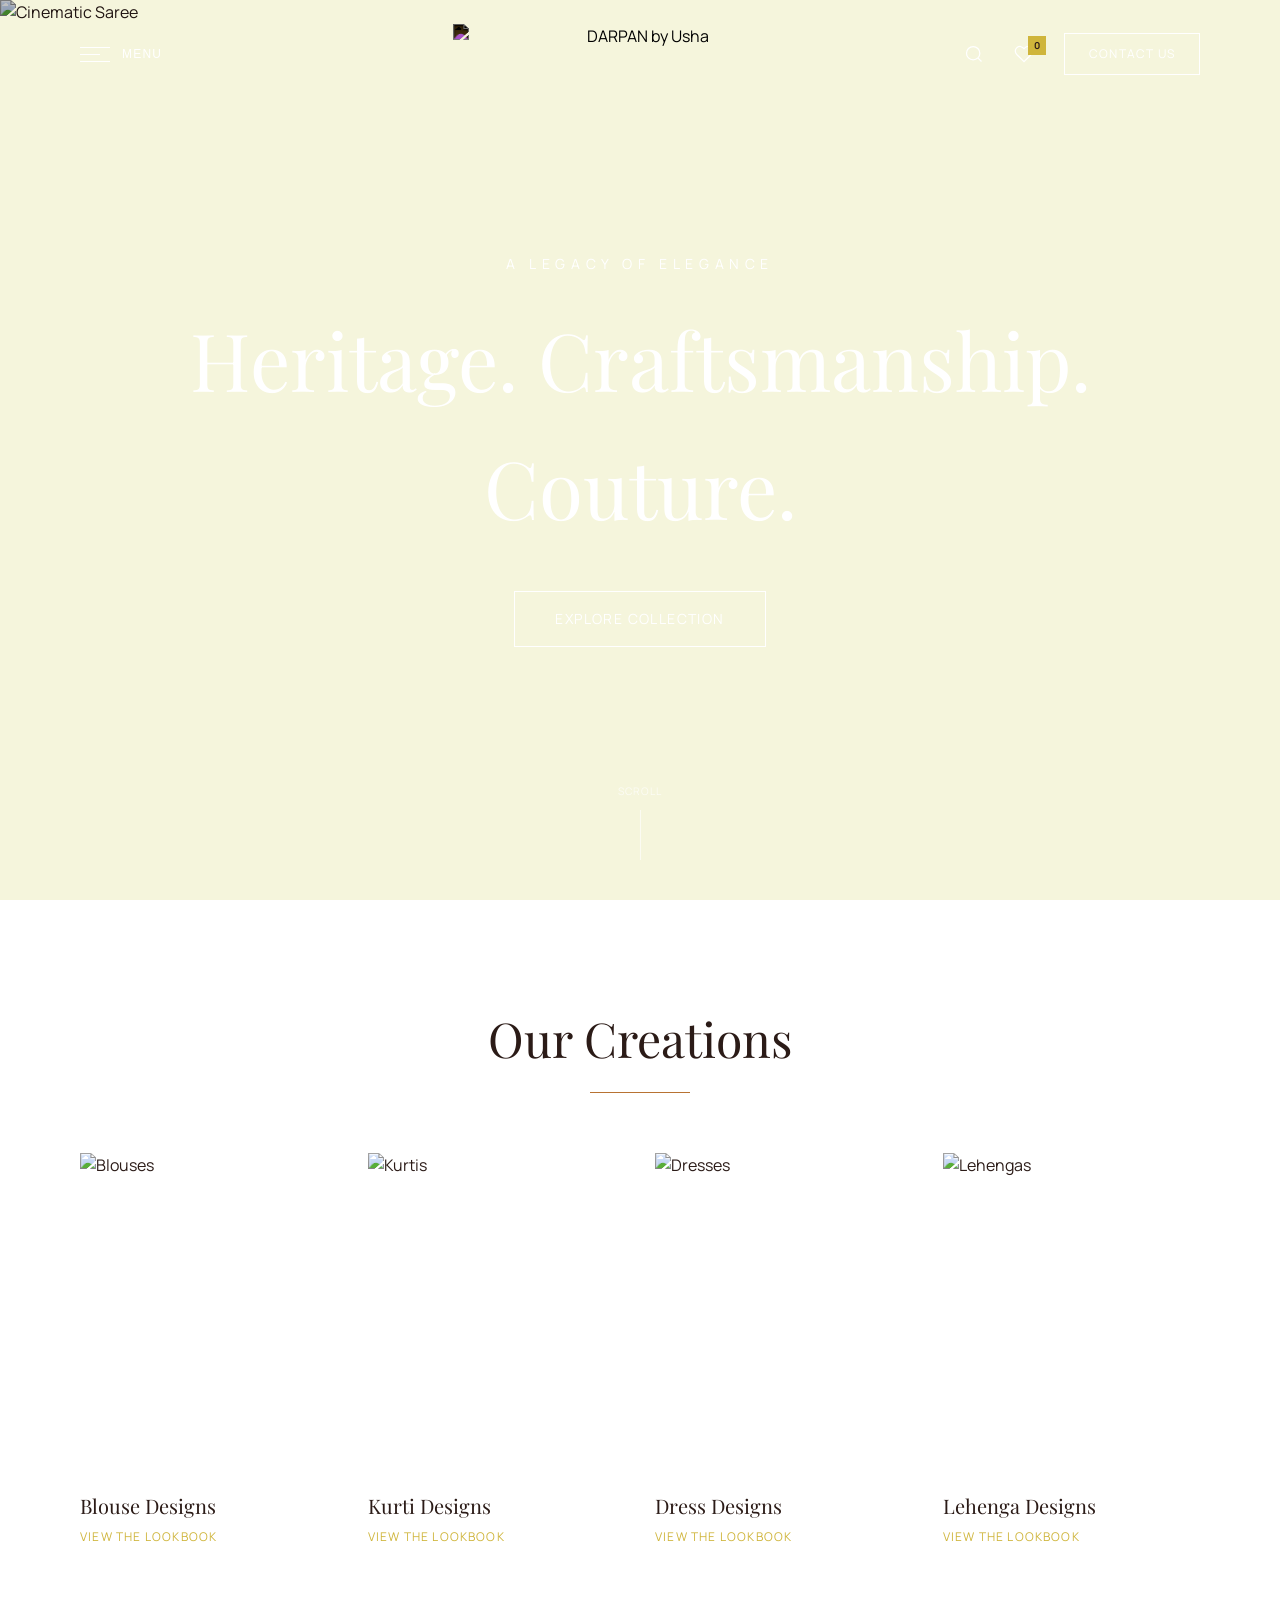
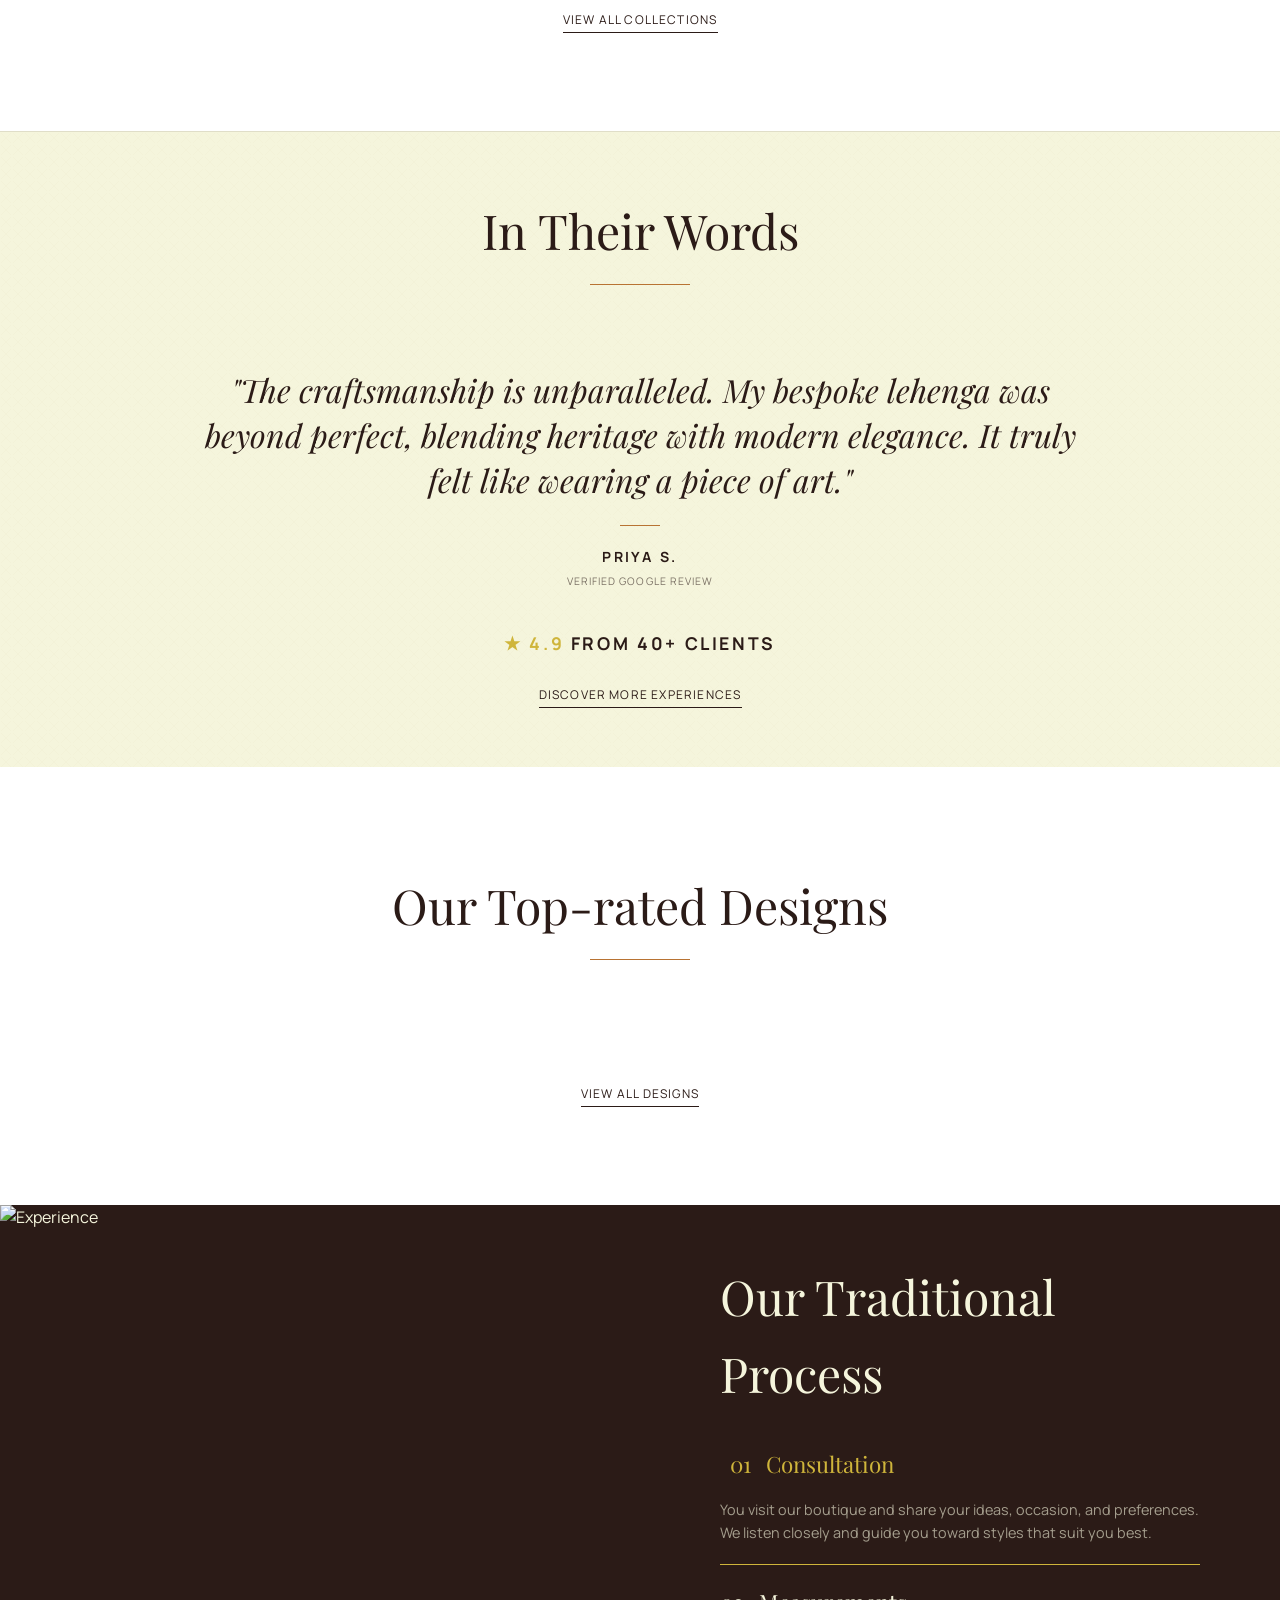
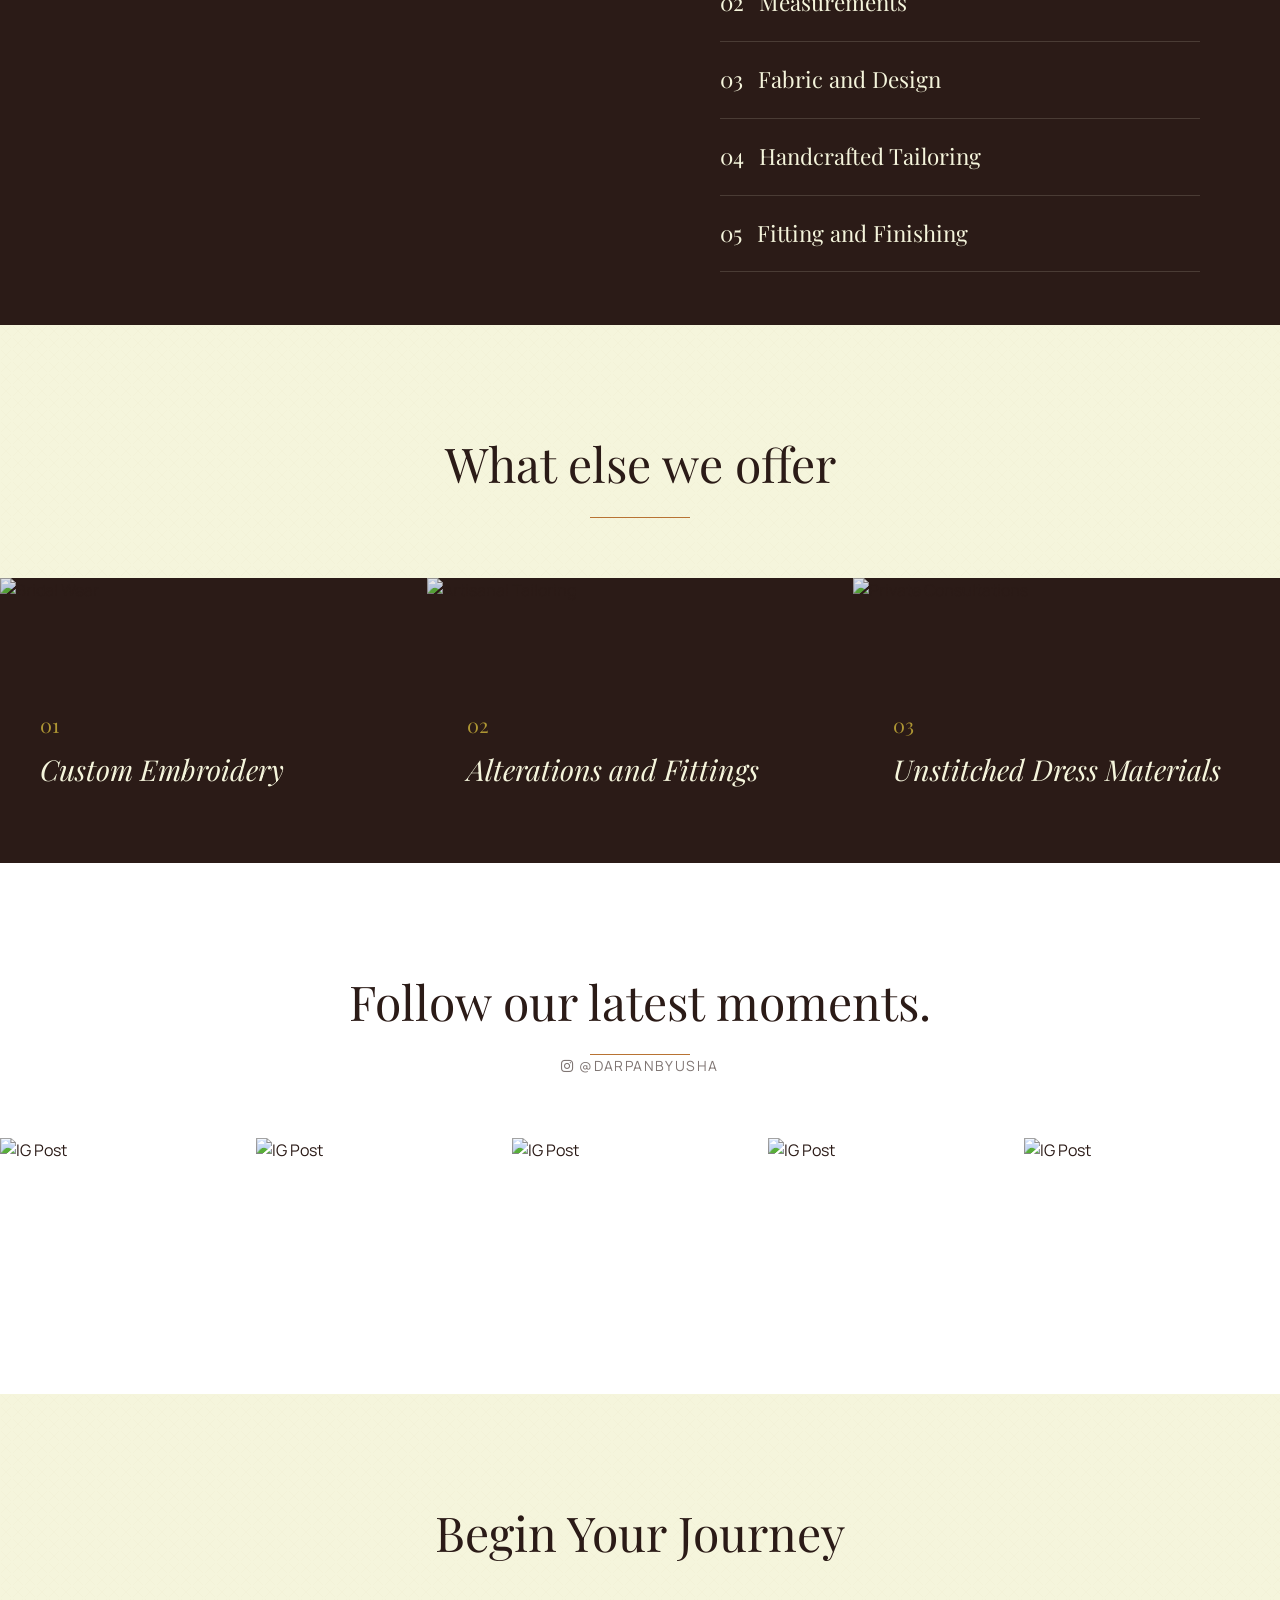
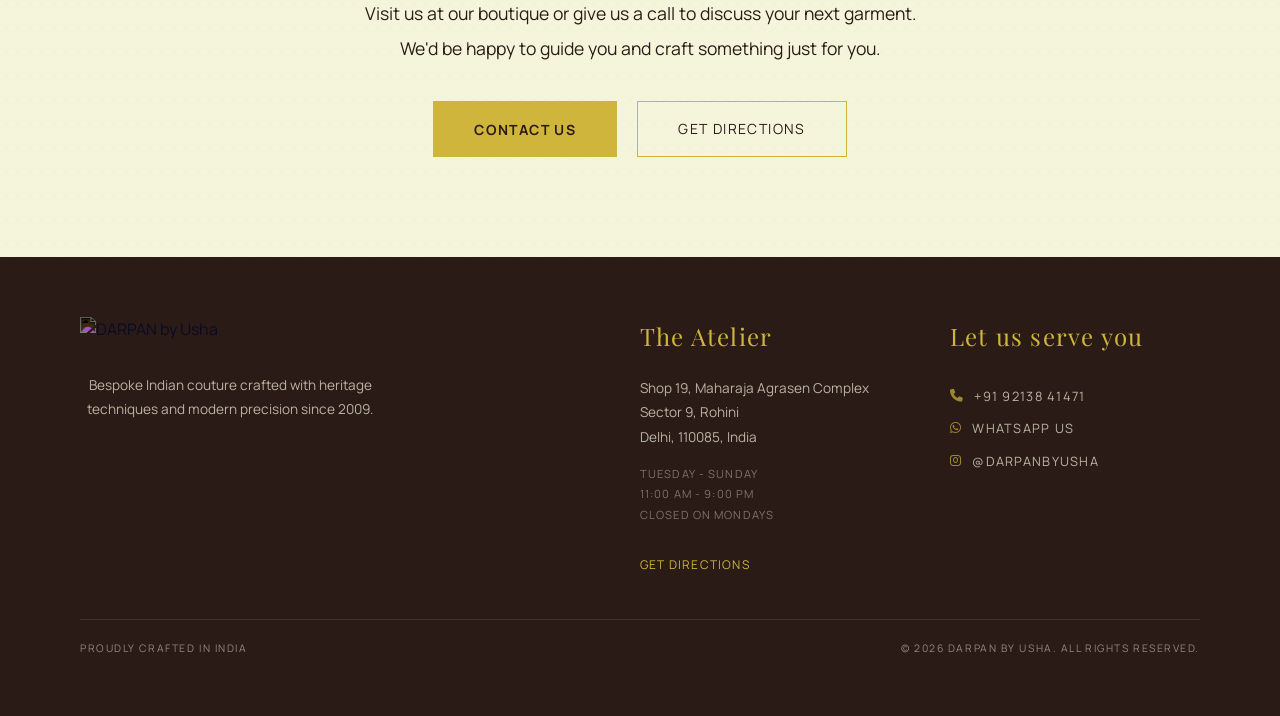
==== commit 0d99661b: "zs" ====
--- a/index.html
+++ b/index.html
@@ -4,7 +4,15 @@
     <meta charset="utf-8">
     <meta name="viewport" content="width=device-width, initial-scale=1.0">
     <title>DARPAN by Usha | Bespoke Indian Couture</title>
-    
+
+    <link rel="apple-touch-icon" sizes="180x180" href="images/apple-touch-icon.png">
+    <link rel="icon" type="image/png" sizes="32x32" href="images/favicon-32x32.png">
+    <link rel="icon" type="image/png" sizes="16x16" href="images/favicon-16x16.png">
+    <link rel="icon" type="image/png" sizes="192x192" href="images/android-chrome-192x192.png">
+    <link rel="icon" type="image/png" sizes="512x512" href="images/android-chrome-512x512.png">
+    <link rel="shortcut icon" href="images/favicon.ico">
+    <link rel="manifest" href="site.webmanifest">
+
     <link rel="preconnect" href="https://fonts.googleapis.com">
     <link rel="preconnect" href="https://fonts.gstatic.com" crossorigin>
     <link href="https://fonts.googleapis.com/css2?family=Manrope:wght@300;400;500;700&family=Playfair+Display:ital,wght@0,400;0,700;1,400&display=swap" rel="stylesheet">
@@ -88,7 +96,7 @@
     <main>
         <section id="hero" class="hero-section">
             <div class="hero-image-wrapper">
-                <img src="https://lh3.googleusercontent.com/aida-public/[base64]" alt="Cinematic Saree" class="hero-bg">
+                <img src="images/hero2.png" alt="Cinematic Saree" class="hero-bg">
             </div>
             <div class="hero-content">
                 <span class="hero-subtitle animate-pulse">A Legacy of Elegance</span>
@@ -121,7 +129,7 @@
                 <a href="designs.html?filter=dresses" class="collection-card">
                     <div class="img-4x5"><img src="images/dresses.png" alt="Dresses"></div>
                     <h3>Dress Designs</h3>
-                    <p class="card-meta">Modern Grace</p>
+                    <p class="card-meta">View the Lookbook</p>
                 </a>
                 <a href="designs.html?filter=lehengas" class="collection-card">
                     <div class="img-4x5"><img src="images/lehengas.png" alt="Lehengas"></div>
@@ -204,28 +212,28 @@
 
         <section class="experience-section">
             <div class="experience-img-side">
-                <img src="images/kurtis.png" alt="Experience" id="experience-image">
+                <img src="images/step1.png" alt="Experience" id="experience-image">
             </div>
             <div class="experience-text-side">
                 <h2 class="section-heading mb-large text-cream">Our Traditional Process</h2>
                 <div class="experience-accordion">
-                    <div class="experience-item active" data-img="images/kurtis.png">
+                    <div class="experience-item active" data-img="images/step1.png">
                         <h3><span>01</span> Consultation</h3>
                         <p>You visit our boutique and share your ideas, occasion, and preferences.<br>We listen closely and guide you toward styles that suit you best.</p>
                     </div>
-                    <div class="experience-item" data-img="images/dress5.png">
+                    <div class="experience-item" data-img="images/step2.png">
                         <h3><span>02</span>Measurements</h3>
                         <p>Precise measurements are taken to ensure the garment is tailored specifically to you.</p>
                     </div>
-                    <div class="experience-item" data-img="images/dress7.png">
+                    <div class="experience-item" data-img="images/step3.png">
                         <h3><span>03</span> Fabric and Design</h3>
                         <p>You may bring your own fabric, or we can help source the right material.<br>Together we finalize the design, details, and delivery timeline.</p>
                     </div>
-                    <div class="experience-item" data-img="images/dress6.png">
+                    <div class="experience-item" data-img="images/step4.png">
                         <h3><span>04</span> Handcrafted Tailoring</h3>
                         <p>Our master cutter carefully prepares the pattern to your measurements, and our skilled tailors stitch the garment with attention to every detail.</p>
                     </div>
-                    <div class="experience-item" data-img="images/kurtis.png">
+                    <div class="experience-item" data-img="images/step5.png">
                         <h3><span>05</span> Fitting and Finishing</h3>
                         <p>You return for a fitting.<br>Most pieces fit beautifully the first time, but we happily make any adjustments before the final delivery.</p>
                     </div>
@@ -241,7 +249,7 @@
 
             <div class="landscape-services-grid">
                 <div class="landscape-card">
-                    <img src="https://lh3.googleusercontent.com/aida-public/[base64]" alt="Bridal Wear" class="landscape-bg">
+                    <img src="images/service1.png" alt="Bridal Wear" class="landscape-bg">
                     <div class="landscape-overlay"></div>
                     <div class="landscape-content">
                         <span class="landscape-number font-heading text-gold">01</span>
@@ -251,7 +259,7 @@
                     </div>
                 </div>
                 <div class="landscape-card">
-                    <img src="https://lh3.googleusercontent.com/aida-public/[base64]" alt="Artisanal Tailoring" class="landscape-bg">
+                    <img src="images/service2.png" alt="Artisanal Tailoring" class="landscape-bg">
                     <div class="landscape-overlay"></div>
                     <div class="landscape-content">
                         <span class="landscape-number font-heading text-gold">02</span>
@@ -261,7 +269,7 @@
                     </div>
                 </div>
                 <div class="landscape-card">
-                    <img src="https://lh3.googleusercontent.com/aida-public/[base64]" alt="Private Consultations" class="landscape-bg">
+                    <img src="images/service3.png" alt="Private Consultations" class="landscape-bg">
                     <div class="landscape-overlay"></div>
                     <div class="landscape-content">
                         <span class="landscape-number font-heading text-gold">03</span>
@@ -338,34 +346,44 @@
                 </div>
 
                 <div class="footer-atelier">
-                    <h4 class="footer-heading text-gold italic">The Atelier</h4>
-                    <p style="opacity: 0.7; font-size: 0.85rem; line-height: 1.8;">
+                    <h4 class="footer-heading text-gold">The Atelier</h4>
+                    <p style="opacity: 0.7; font-size: 0.85rem; line-height: 1.8; margin-bottom: 15px;">
                         Shop 19, Maharaja Agrasen Complex<br>
                         Sector 9, Rohini<br>
                         Delhi, 110085, India
                     </p>
-                    <a href="http://googleusercontent.com/maps.google.com/YOUR_LINK" target="_blank" rel="noopener noreferrer" class="link-underline mt-small" style="display: inline-block; color: var(--gold); font-size: 0.75rem;">Get Directions</a>
+                    
+                    <p style="opacity: 0.4; font-size: 0.7rem; letter-spacing: 0.1em; text-transform: uppercase; line-height: 1.8;">
+                        Tuesday - Sunday<br>
+                        11:00 AM - 9:00 PM<br>
+                        Closed on Mondays
+                    </p>
+                    
+                    <a href="https://maps.app.goo.gl/Pfu1Sb8B3ytTwmtg8" target="_blank" rel="noopener noreferrer" class="link-underline mt-small" style="display: inline-block; color: var(--gold); font-size: 0.75rem;">Get Directions</a>
                 </div>
 
                 <div class="footer-contact-editorial">
-                    <h4 class="footer-heading text-gold italic">Private Commissions</h4>
-                    <div class="footer-contact-links">
-                        <a href="tel:+919213841471"><span style="color: var(--gold); margin-right: 8px;">T.</span> +91 92138 41471</a>
-                        <a href="https://wa.me/919213841471" target="_blank" rel="noopener noreferrer"><span style="color: var(--gold); margin-right: 8px;">W.</span> WhatsApp Us</a>
-                        <a href="https://instagram.com/DARPANbyUsha" target="_blank" rel="noopener noreferrer"><span style="color: var(--gold); margin-right: 8px;">IG.</span> @DARPANbyUsha</a>
-                    </div>
-                </div>
-
-            </div>
-
-            <div class="footer-watermark">
-                DARPAN
+                    <h4 class="footer-heading text-gold">Let us serve you</h4>
+                    
+                    <div class="footer-contact-links mt-small">
+                        <a href="tel:+919213841471">
+                            <i class="fas fa-phone" style="color: var(--gold); margin-right: 10px;"></i> +91 92138 41471
+                        </a>
+                        <a href="https://wa.me/919213841471" target="_blank" rel="noopener noreferrer">
+                            <i class="fab fa-whatsapp" style="color: var(--gold); margin-right: 10px;"></i> WhatsApp Us
+                        </a>
+                        <a href="https://instagram.com/DARPANbyUsha" target="_blank" rel="noopener noreferrer">
+                            <i class="fab fa-instagram" style="color: var(--gold); margin-right: 10px;"></i> @DARPANbyUsha
+                        </a>
+                    </div>
+                </div>
+
             </div>
 
             <div class="footer-bottom-editorial">
                 <div class="footer-bottom-flex">
-                    <p>Proudly Crafted in India 🇮🇳</p>
-                    <p>© 2026 DARPAN Luxury. All Rights Reserved.</p>
+                    <p>Proudly Crafted in India</p>
+                    <p>© 2026 DARPAN by Usha. All Rights Reserved.</p>
                 </div>
             </div>
 
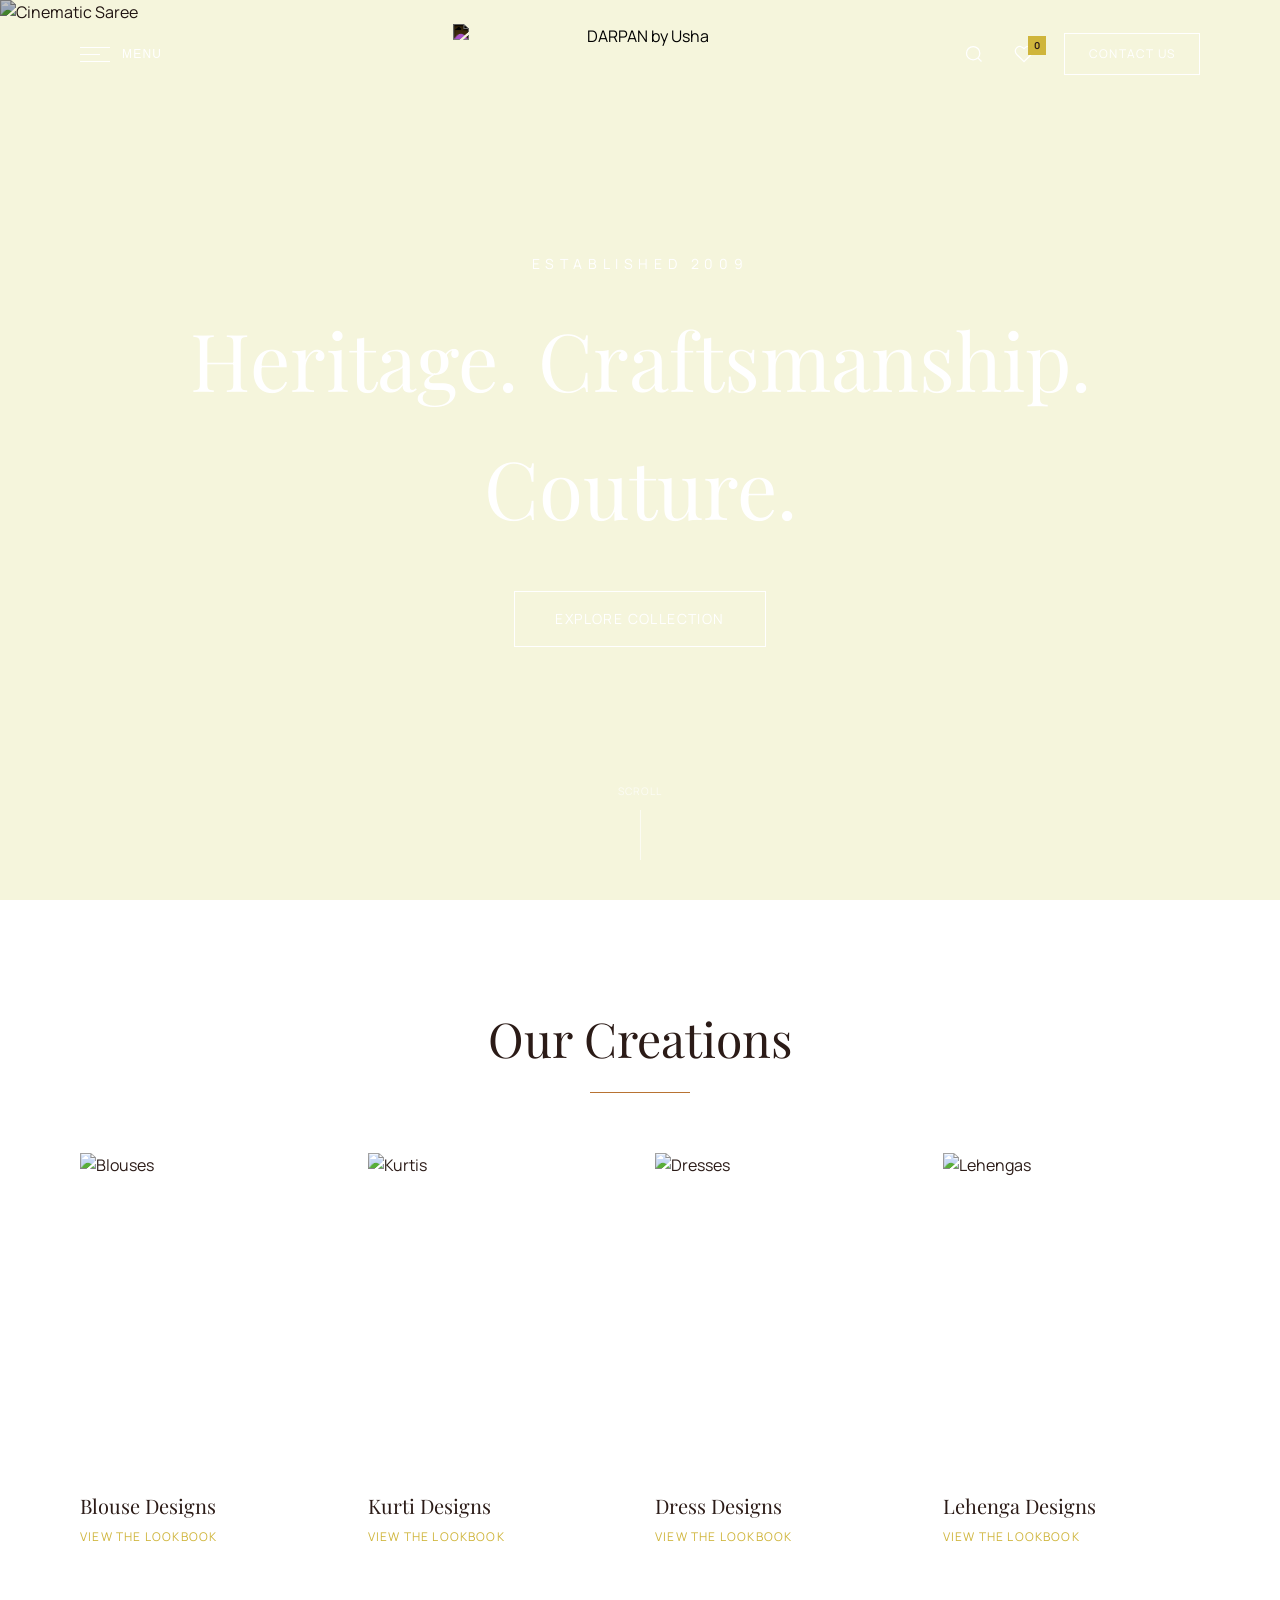
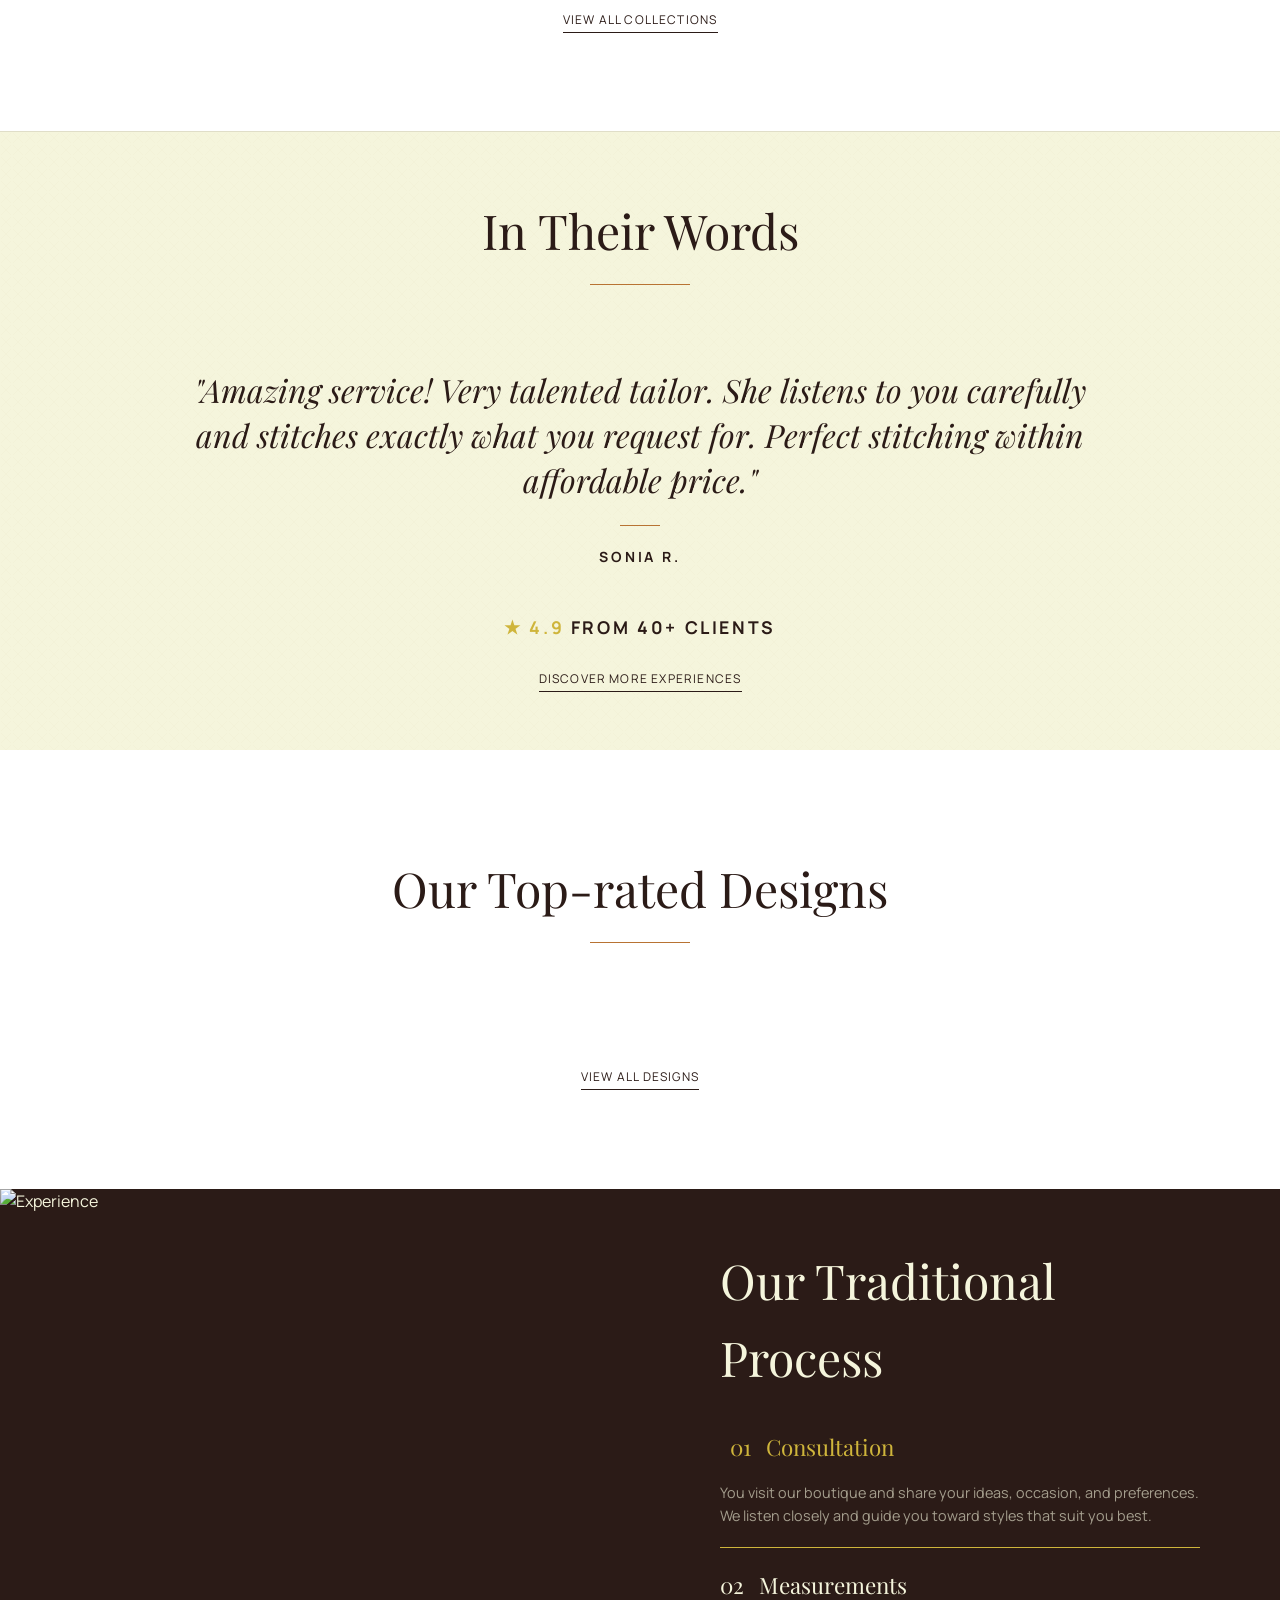
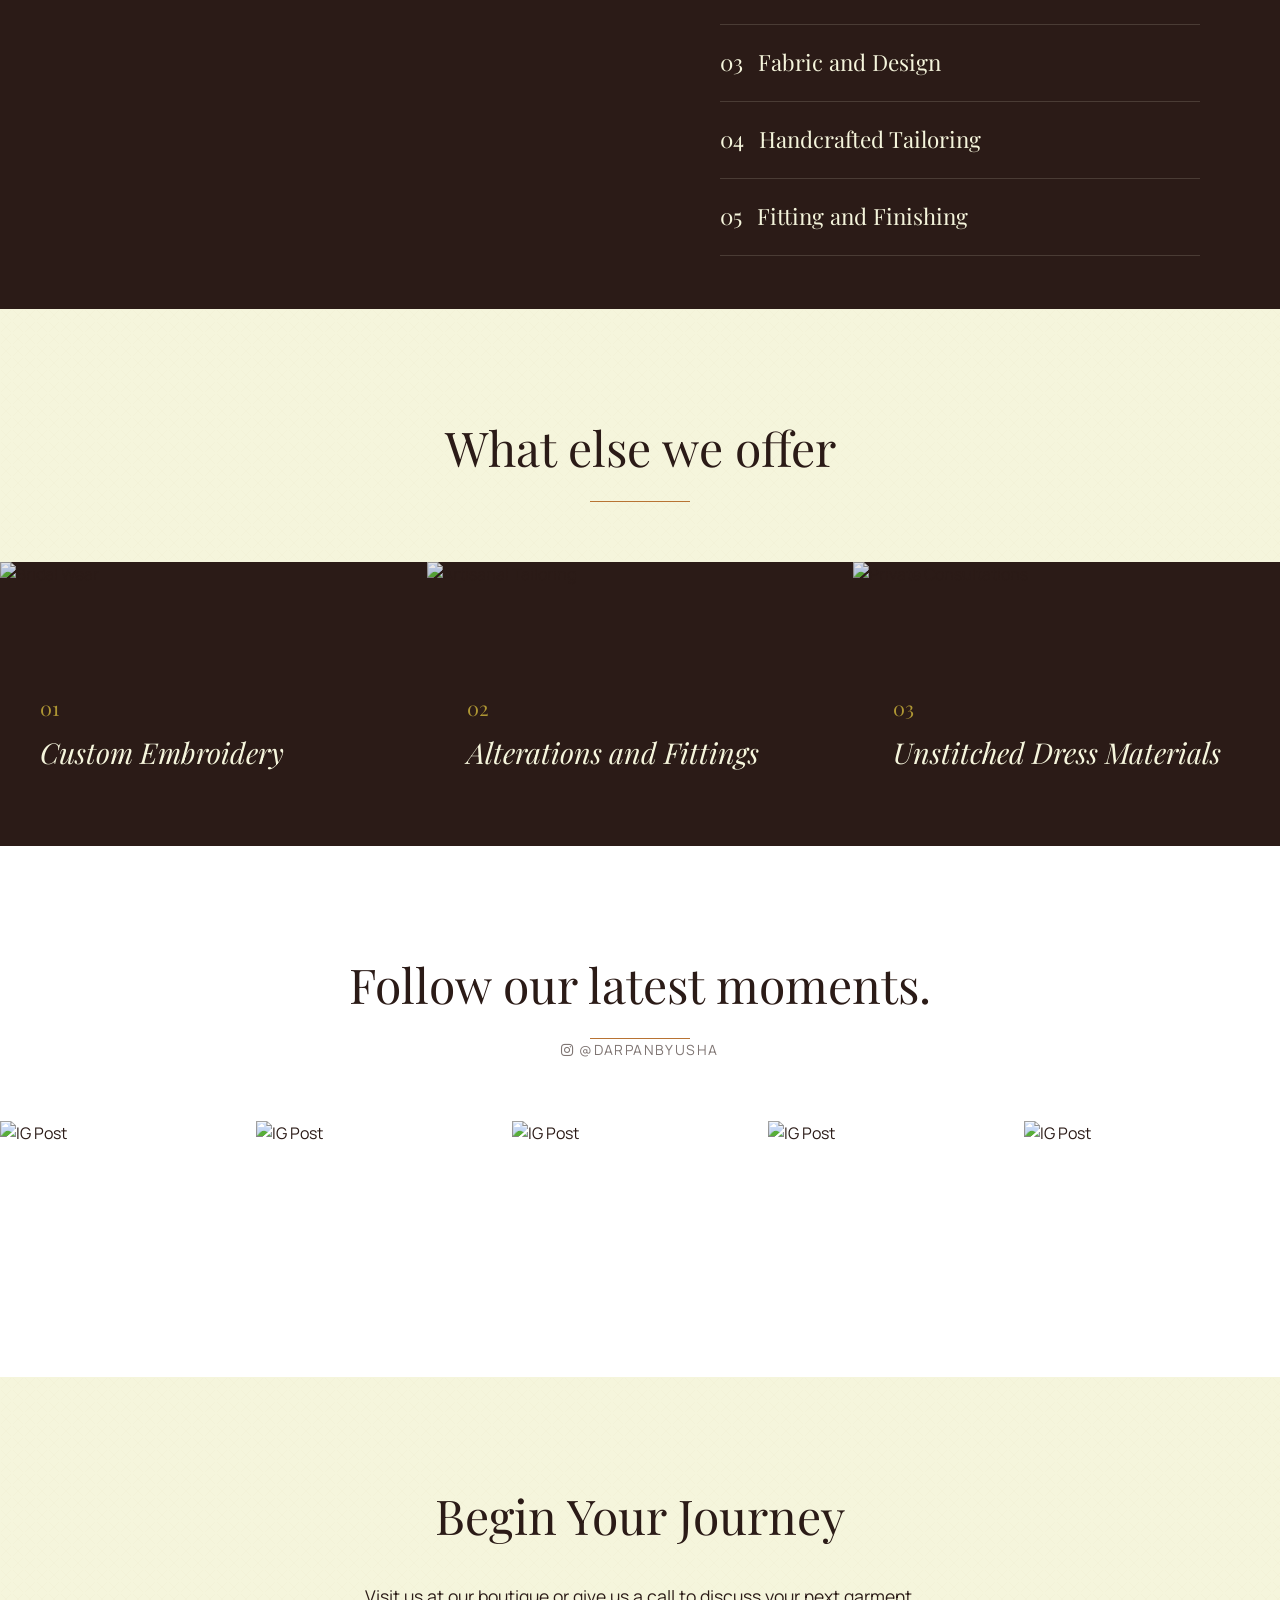
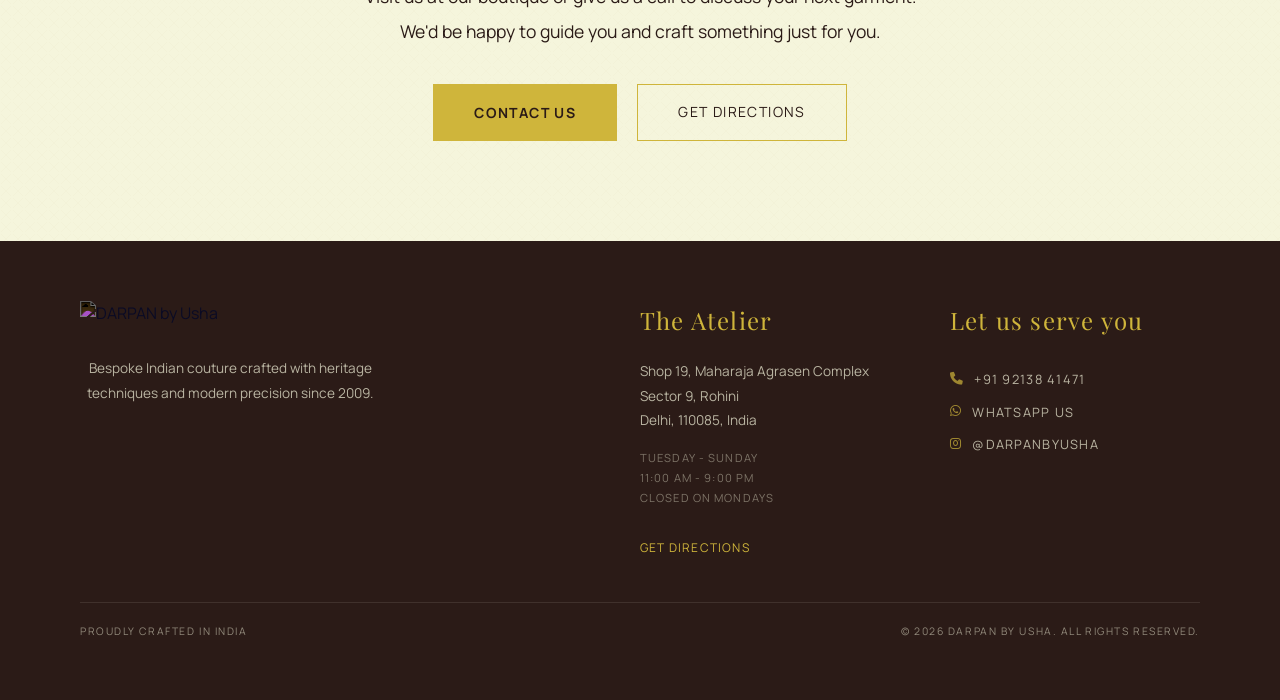
==== commit fdfe2afb: "Update index.html" ====
--- a/index.html
+++ b/index.html
@@ -99,7 +99,7 @@
                 <img src="images/hero2.png" alt="Cinematic Saree" class="hero-bg">
             </div>
             <div class="hero-content">
-                <span class="hero-subtitle animate-pulse">A Legacy of Elegance</span>
+                <span class="hero-subtitle animate-pulse">ESTABLISHED 2009</span>
                 <h1 class="hero-title">Heritage. Craftsmanship. Couture.</h1>
                 <a href="#collections" class="btn-outline-light">Explore Collection</a>
             </div>
@@ -153,41 +153,61 @@
                 <div class="testimonial-slide active">
                     <div class="quote-wrapper">
                         <h3 class="testimonial-quote italic">
-                            "The craftsmanship is unparalleled. My bespoke lehenga was beyond perfect, blending heritage with modern elegance. It truly felt like wearing a piece of art."
+                            "Amazing service! Very talented tailor. She listens to you carefully and stitches exactly what you request for. Perfect stitching within affordable price."
                         </h3>
                     </div>
                     <div class="accent-line"></div>
                     <div class="testimonial-author">
-                        <p class="author-name">Priya S.</p>
-                        <p class="author-meta">Verified Google Review</p>
+                        <p class="author-name">Sonia R.</p>
                     </div>
                 </div>
 
                 <div class="testimonial-slide">
                     <div class="quote-wrapper">
                         <h3 class="testimonial-quote italic">
-                            "An absolute masterclass in tailoring. The Banarasi silk saree I purchased is now a cherished family heirloom."
+                            "Beautiful designs, always ready to customise as per requirement and clean stitching, best experience."
                         </h3>
                     </div>
                     <div class="accent-line"></div>
                     <div class="testimonial-author">
-                        <p class="author-name">Anjali K.</p>
-                        <p class="author-meta">Verified Google Review</p>
+                        <p class="author-name">Ishika S.</p>
                     </div>
                 </div>
 
                 <div class="testimonial-slide">
                     <div class="quote-wrapper">
                         <h3 class="testimonial-quote italic">
-                            "From the first consultation to the final fitting, the experience was flawless. True luxury and authentic artistry in every single stitch."
+                            "One of the finest boutique at reasonable price. Perfect fit and always in time."
                         </h3>
                     </div>
                     <div class="accent-line"></div>
                     <div class="testimonial-author">
-                        <p class="author-name">Meera R.</p>
-                        <p class="author-meta">Verified Google Review</p>
-                    </div>
-                </div>
+                        <p class="author-name">Priya N.</p>
+                    </div>
+                </div>
+                <div class="testimonial-slide">
+                    <div class="quote-wrapper">
+                        <h3 class="testimonial-quote italic">
+                            "Very friendly and humble people. The fittings are also upto the point."
+                        </h3>
+                    </div>
+                    <div class="accent-line"></div>
+                    <div class="testimonial-author">
+                        <p class="author-name">Priya N.</p>
+                    </div>
+                </div>
+                <div class="testimonial-slide">
+                    <div class="quote-wrapper">
+                        <h3 class="testimonial-quote italic">
+                            "I'm fully satisfied with the designs and stitching of Usha didi. She is stitching my clothes since 10-11 years and I never take risk of going somewhere else."
+                        </h3>
+                    </div>
+                    <div class="accent-line"></div>
+                    <div class="testimonial-author">
+                        <p class="author-name">Esha G.</p>
+                    </div>
+                </div>
+
             </div>
 
             <div class="text-center mt-large relative z-10">
